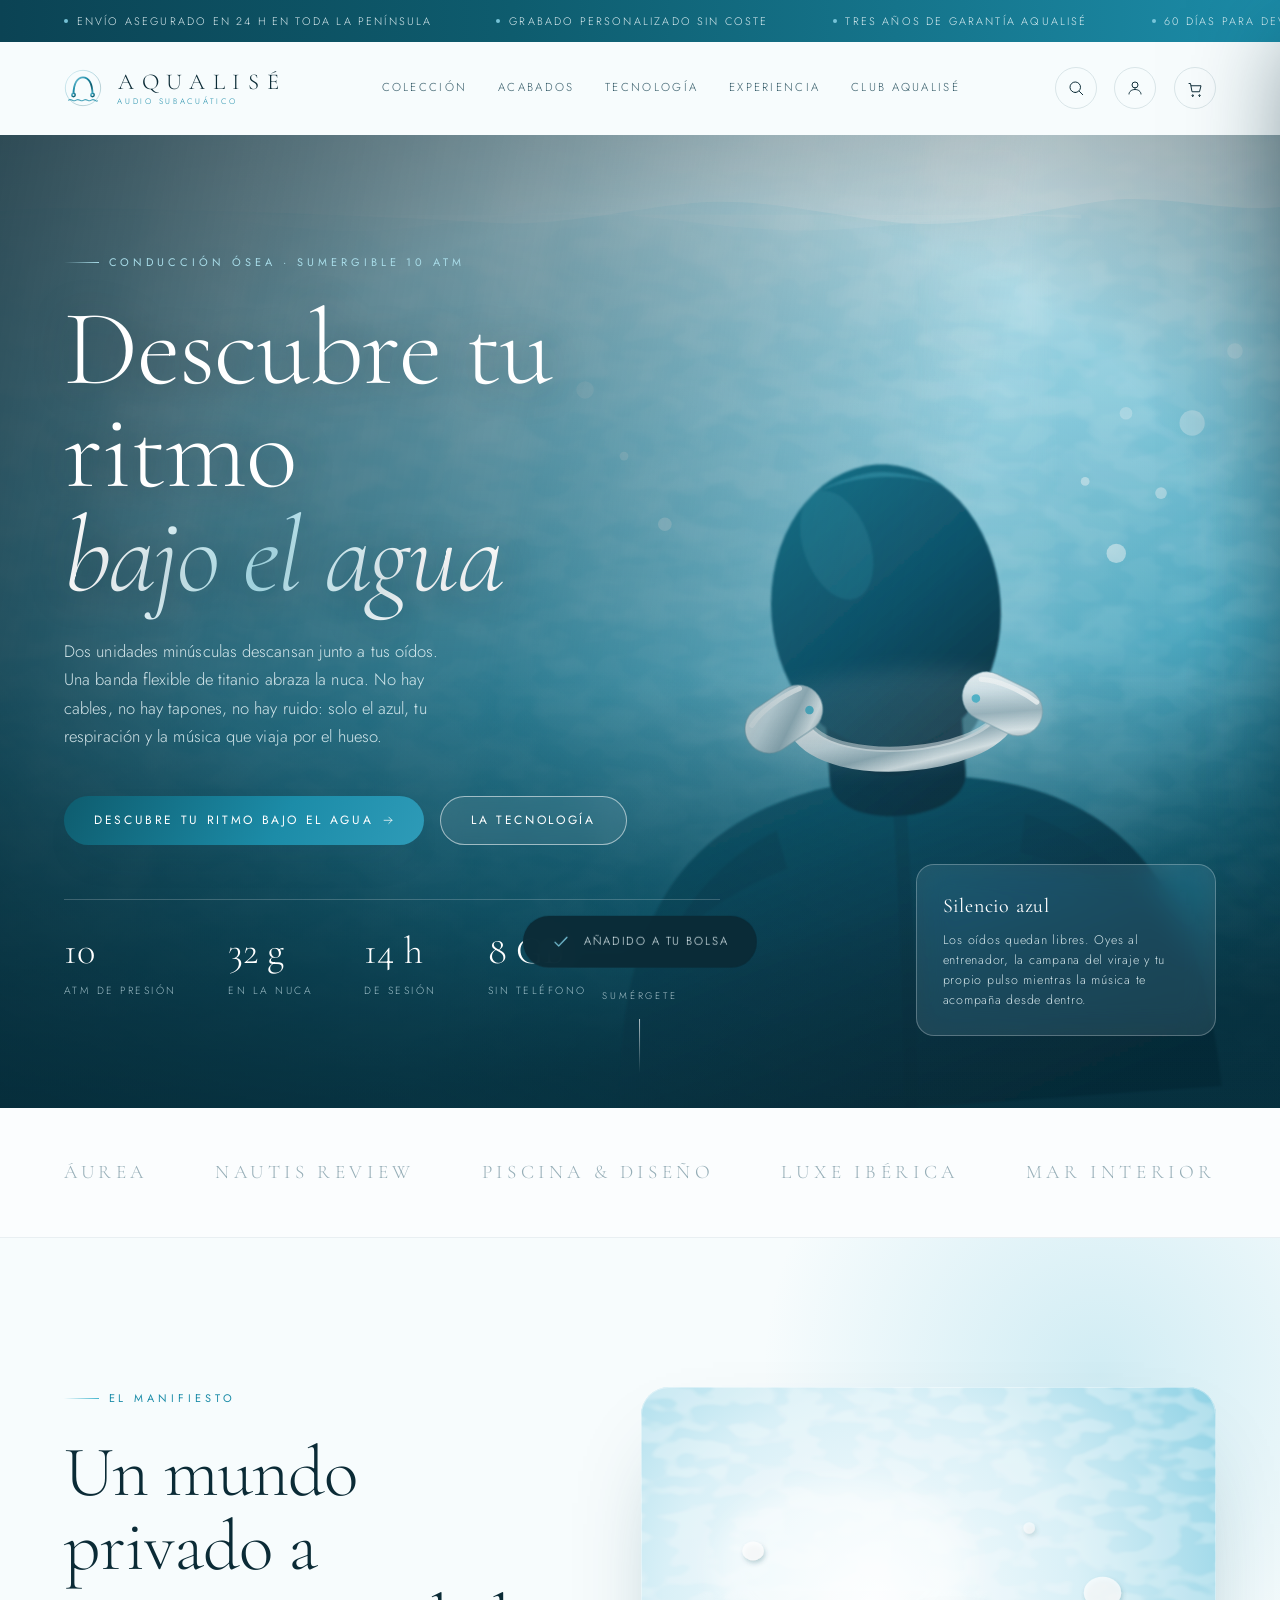
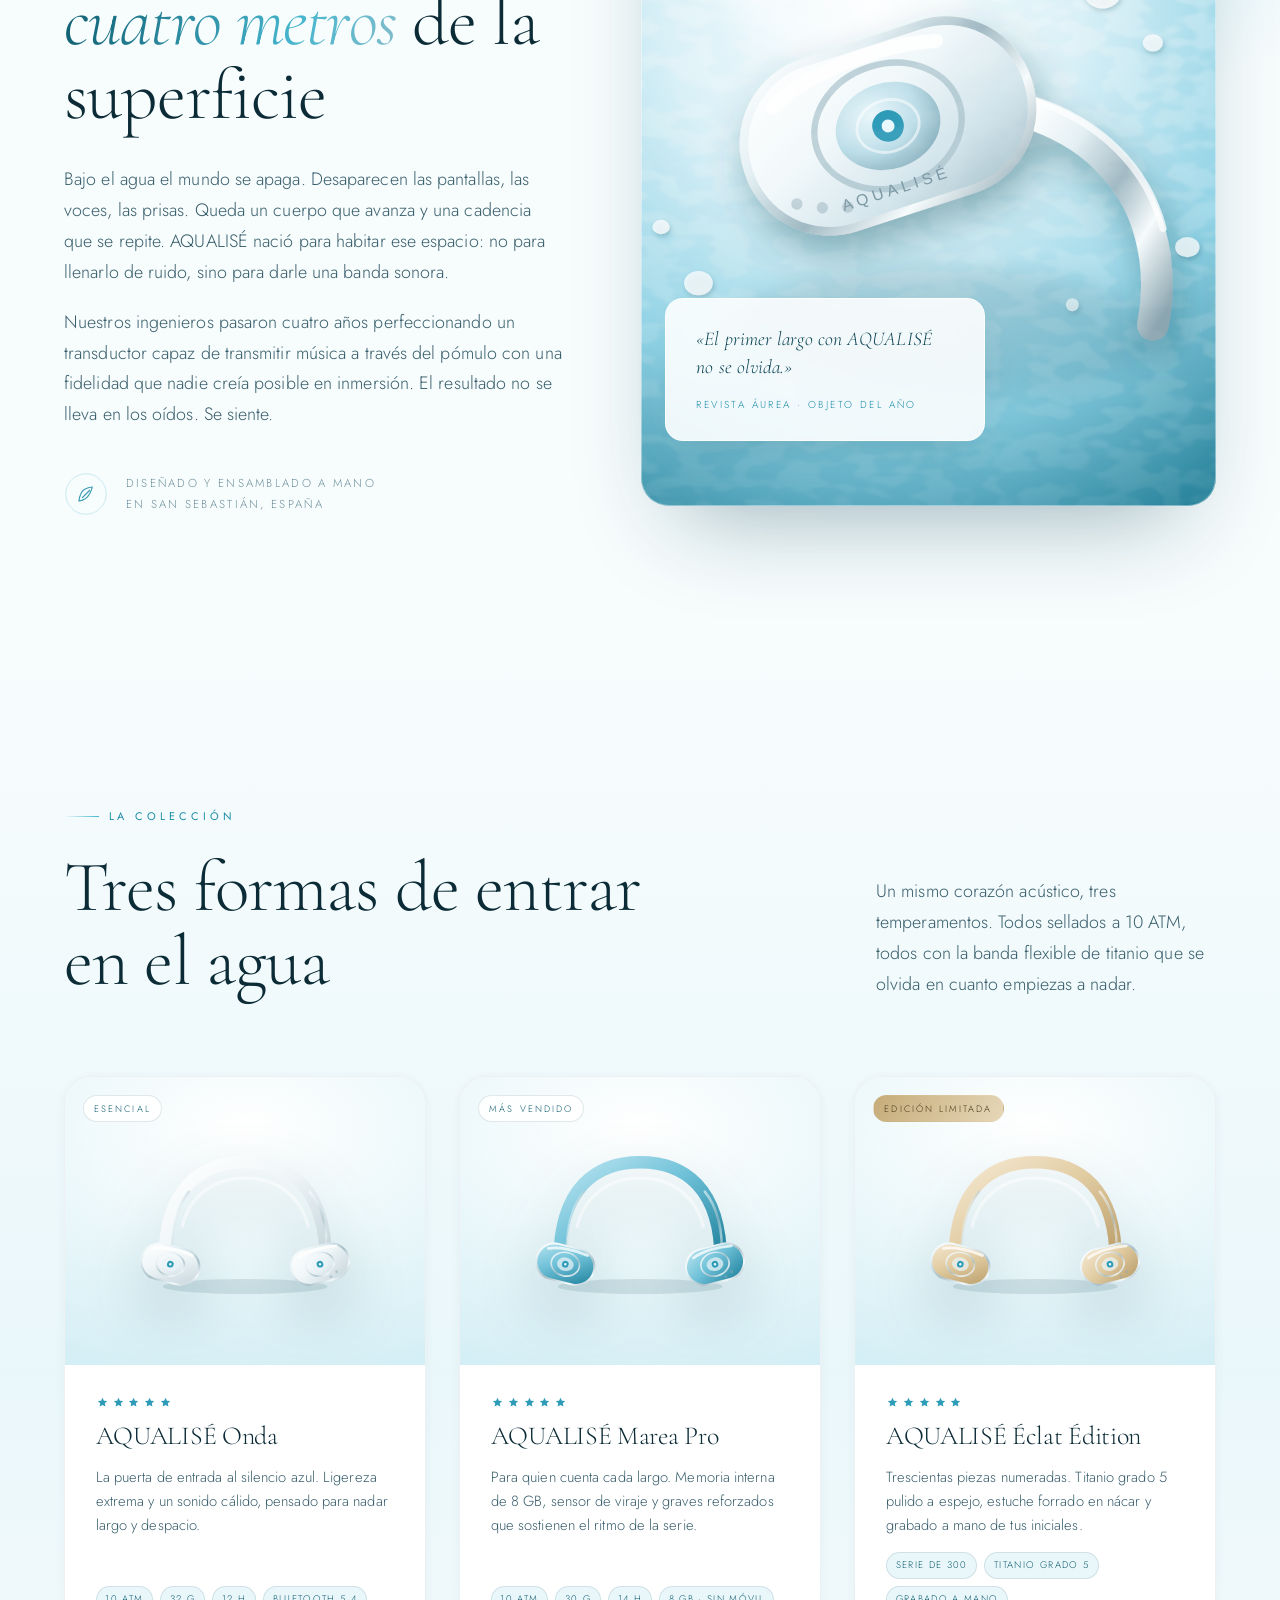
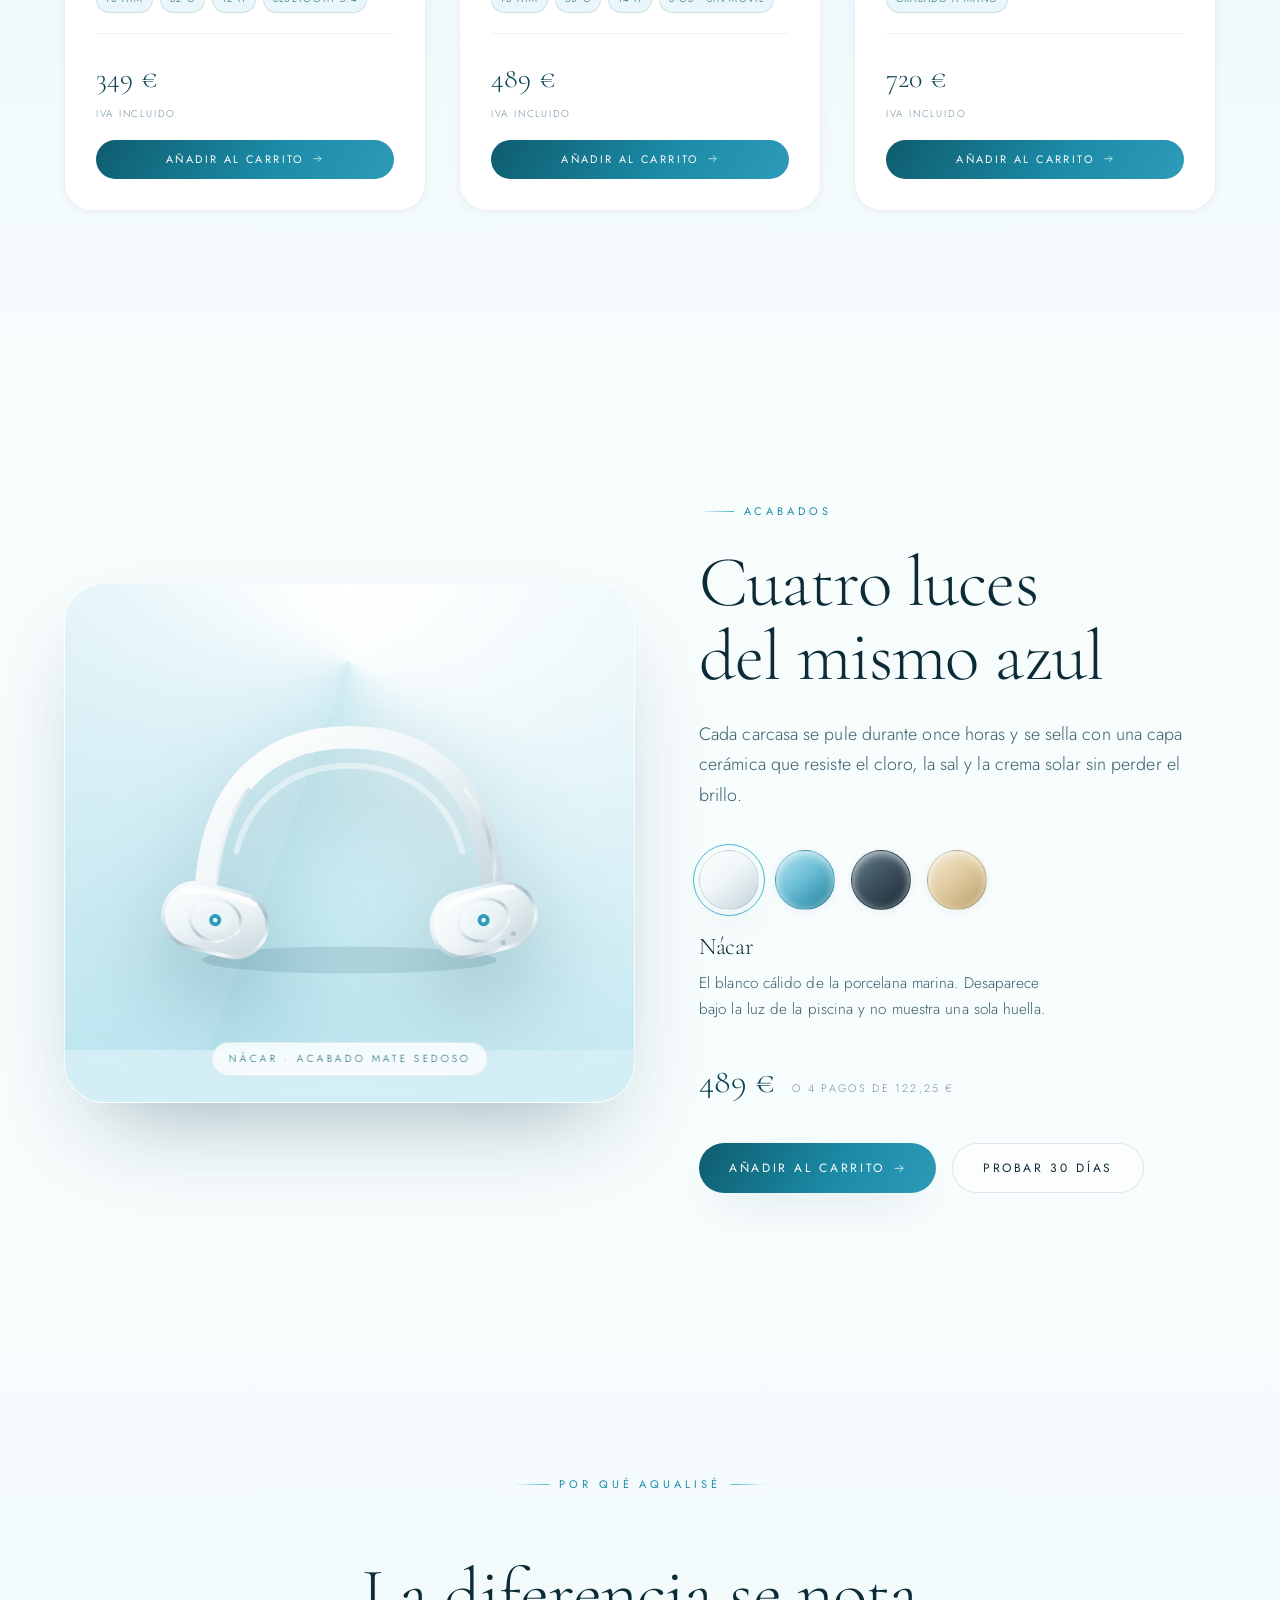
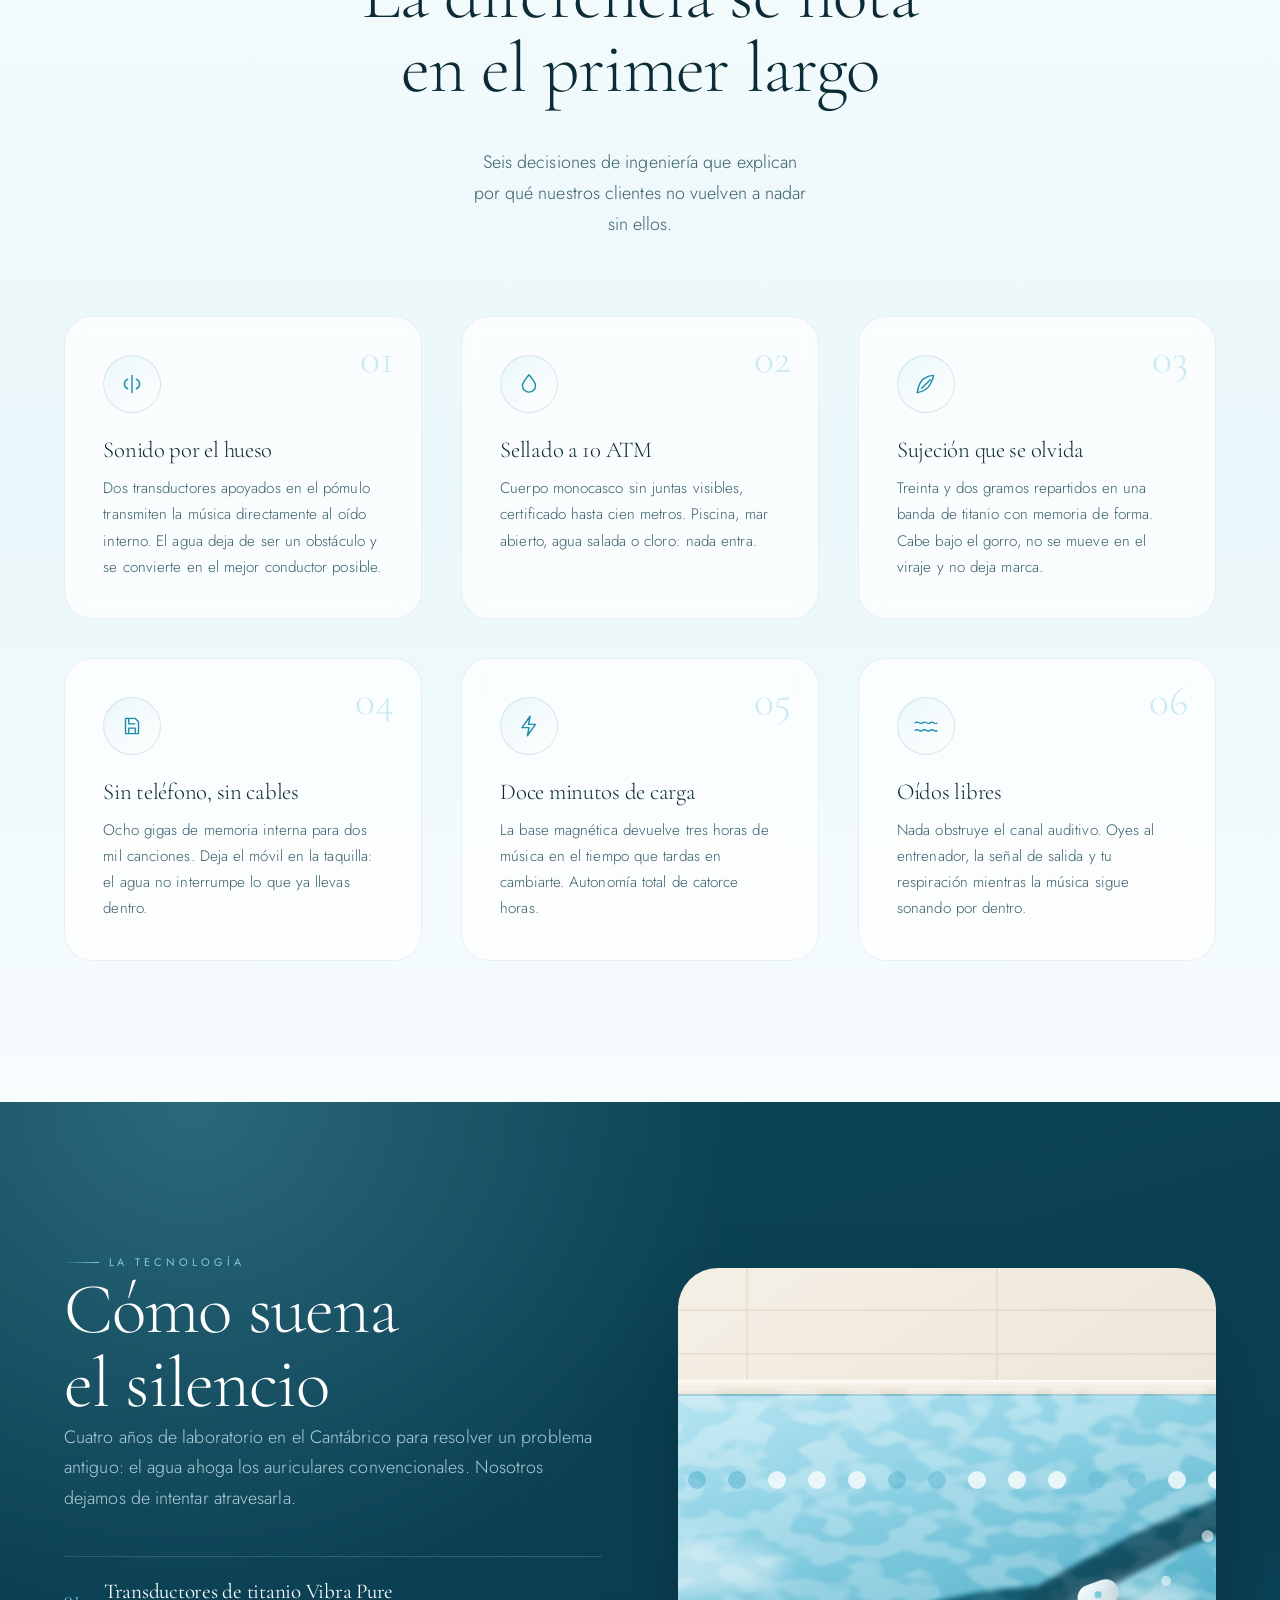
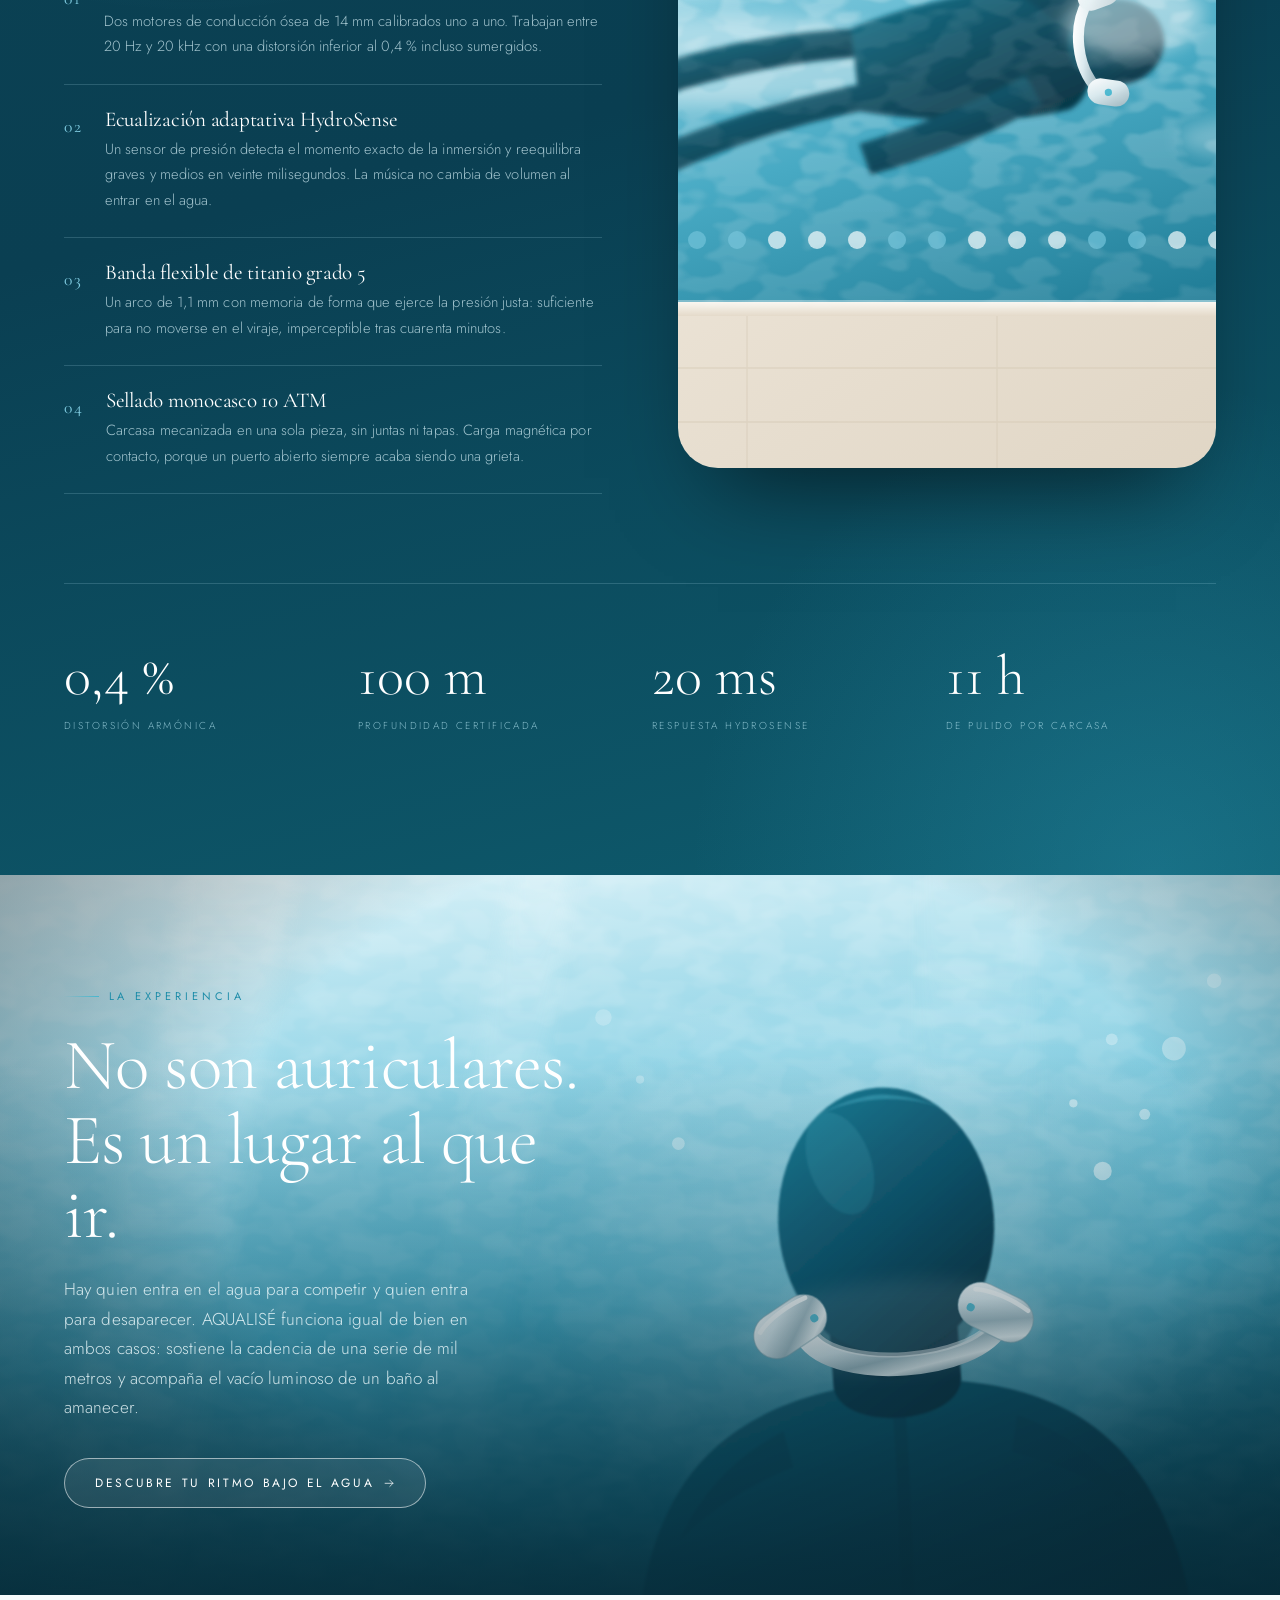
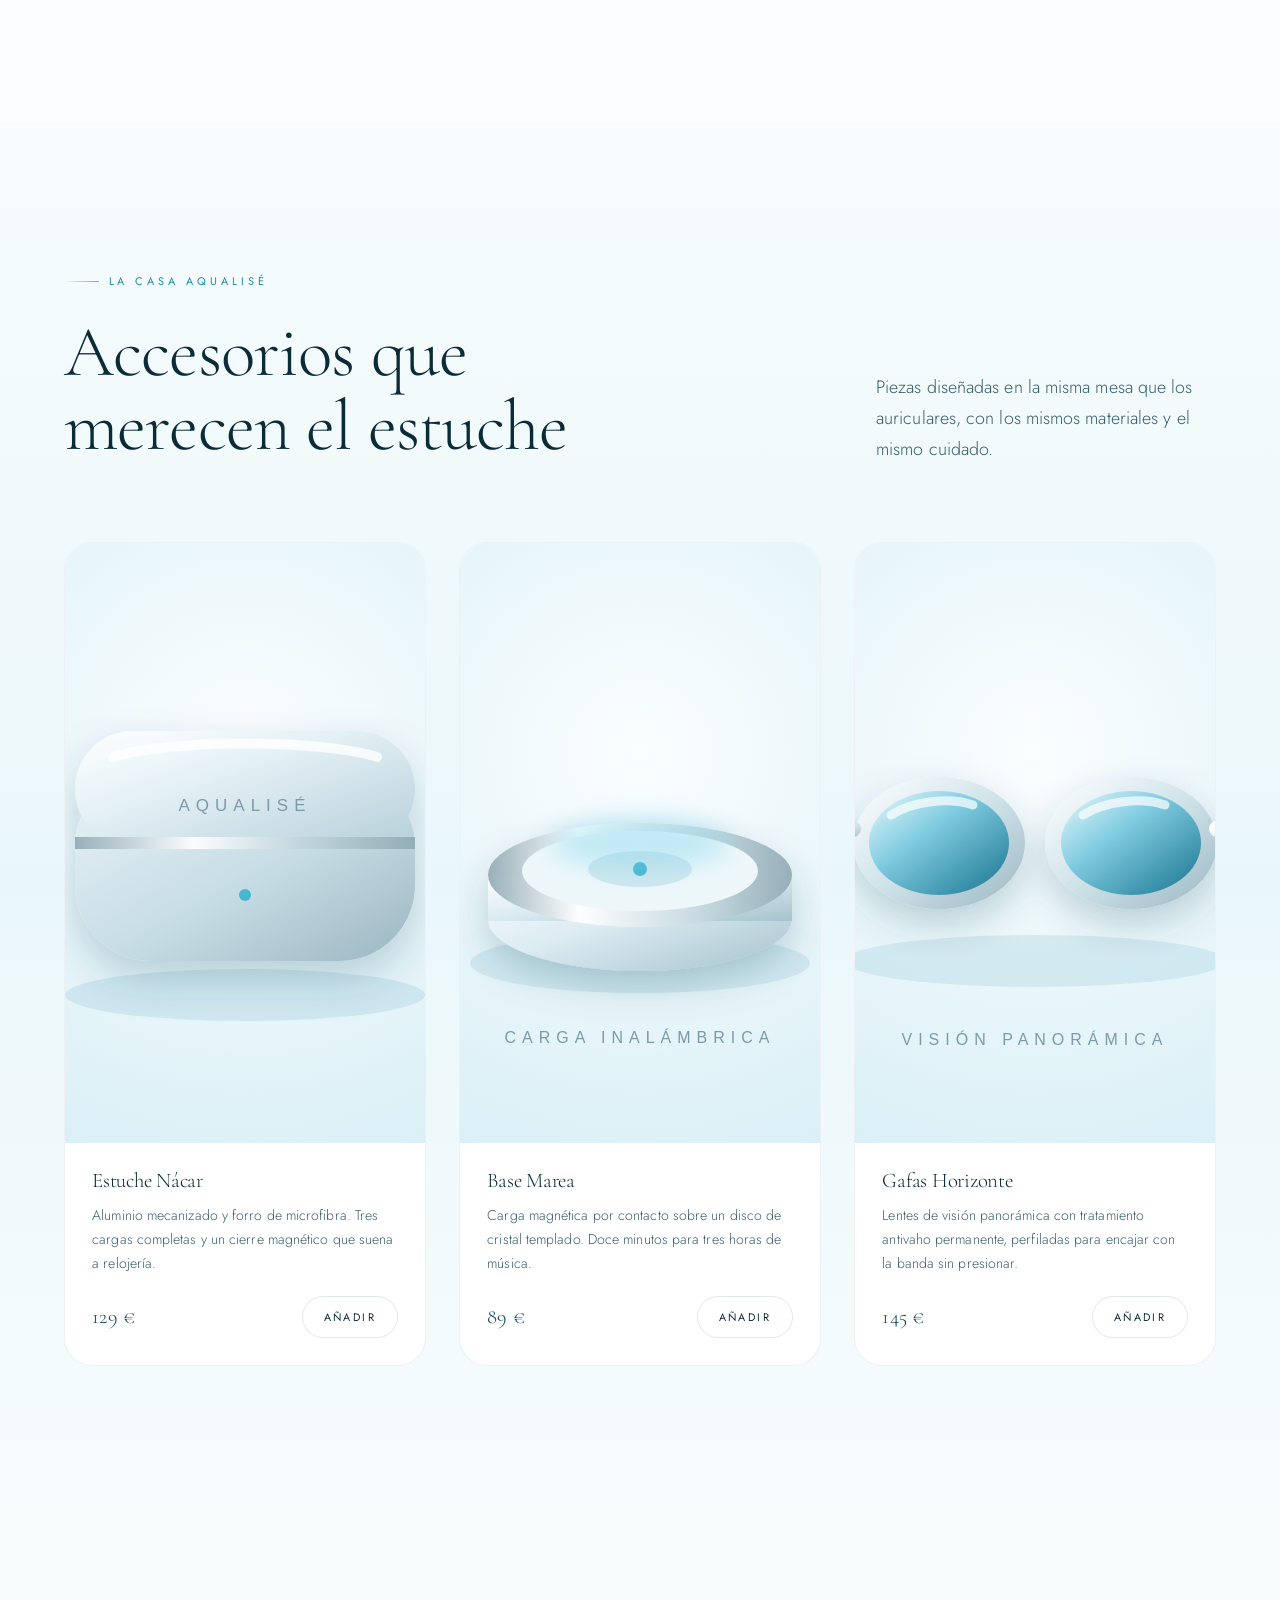
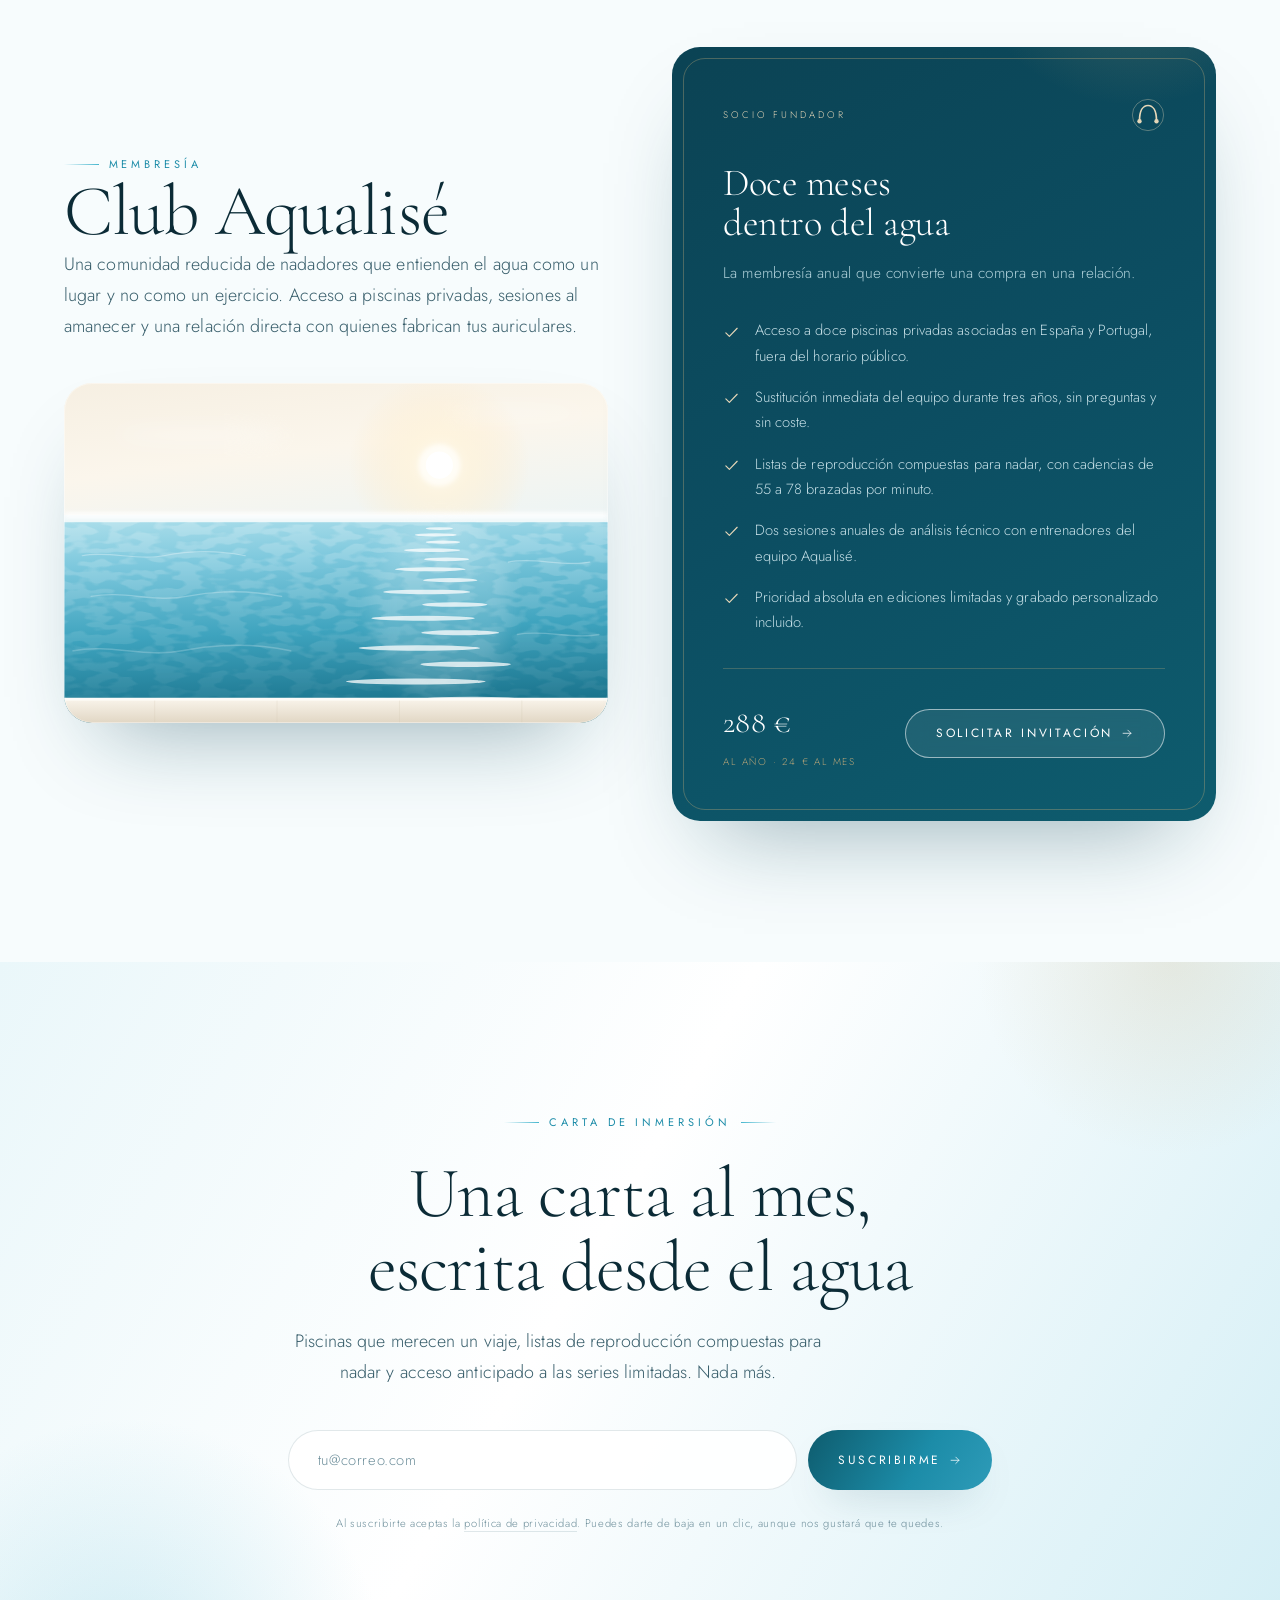
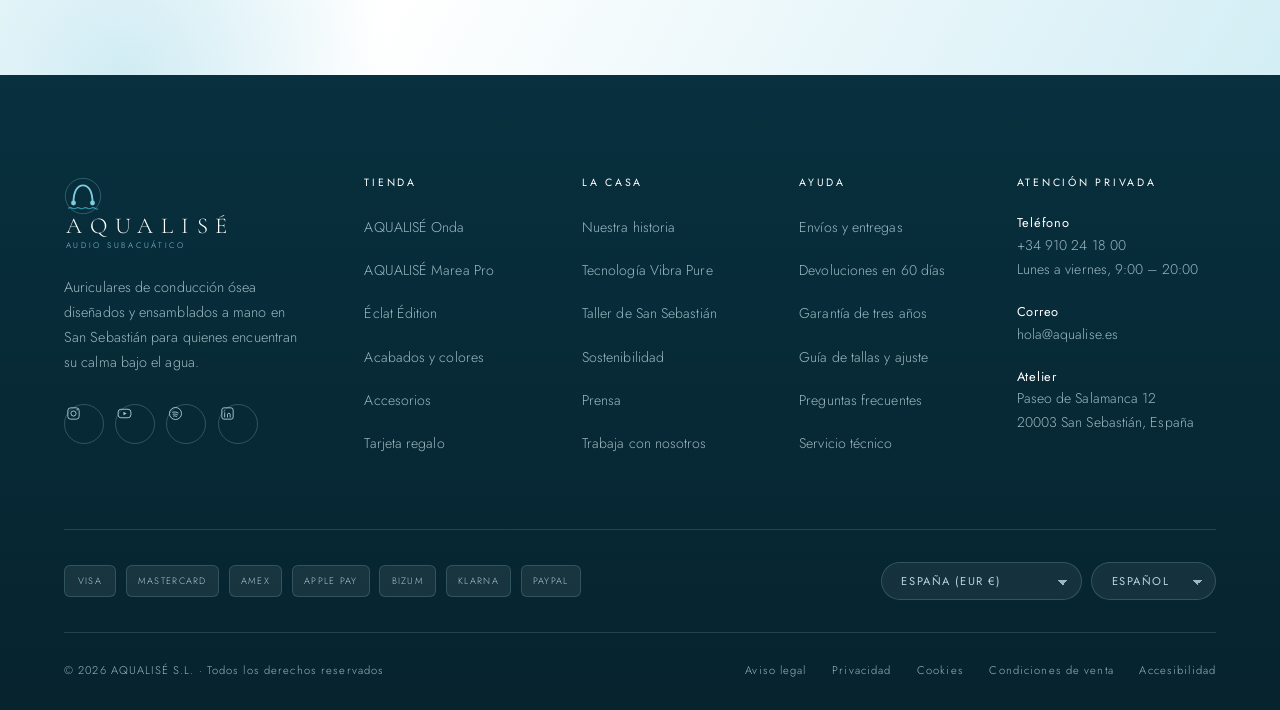
==== index.html @ 23f11378 "Web de lujo AQUALISE con codigo Liquid para Shopify Sitio de comercio electronico completo en espano" ====
<!DOCTYPE html>
<html lang="es-ES">
<head>
<meta charset="utf-8">
<meta name="viewport" content="width=device-width, initial-scale=1">
<title>AQUALISÉ — Auriculares de conducción ósea para nadar | Audio subacuático de lujo</title>
<meta name="description" content="AQUALISÉ crea auriculares de conducción ósea sumergibles: dos unidades junto a los oídos y una banda flexible de titanio tras la nuca. Sonido excepcional bajo el agua. Descubre tu ritmo bajo el agua.">
<meta name="theme-color" content="#0B4354">
<meta property="og:title" content="AQUALISÉ — Descubre tu ritmo bajo el agua">
<meta property="og:description" content="Audio de conducción ósea, sumergible 10 ATM, 32 g. Una experiencia sensorial exclusiva para nadadores.">
<meta property="og:type" content="website">
<meta property="og:locale" content="es_ES">
<link rel="icon" href="assets/img/favicon.svg" type="image/svg+xml">
<link rel="preconnect" href="https://fonts.googleapis.com">
<link rel="preconnect" href="https://fonts.gstatic.com" crossorigin>
<link href="https://fonts.googleapis.com/css2?family=Cormorant+Garamond:ital,wght@0,300;0,400;0,500;1,300;1,400&family=Jost:wght@200;300;400;500&display=swap" rel="stylesheet">
<link rel="stylesheet" href="assets/css/aqualise.css">
</head>
<body>

<!-- ========== Definiciones SVG reutilizables ========== -->
<svg width="0" height="0" style="position:absolute" aria-hidden="true" focusable="false">
  <defs>
    <linearGradient id="car-nacar" x1="0" y1="0" x2="1" y2="1">
      <stop offset="0%" stop-color="#FFFFFF"/><stop offset="45%" stop-color="#F0F6F8"/><stop offset="100%" stop-color="#C3D3DA"/>
    </linearGradient>
    <linearGradient id="car-laguna" x1="0" y1="0" x2="1" y2="1">
      <stop offset="0%" stop-color="#BDE6F2"/><stop offset="45%" stop-color="#6FC1D8"/><stop offset="100%" stop-color="#1B7E99"/>
    </linearGradient>
    <linearGradient id="car-titanio" x1="0" y1="0" x2="1" y2="1">
      <stop offset="0%" stop-color="#6E8592"/><stop offset="45%" stop-color="#3E525F"/><stop offset="100%" stop-color="#1C2B35"/>
    </linearGradient>
    <linearGradient id="car-champan" x1="0" y1="0" x2="1" y2="1">
      <stop offset="0%" stop-color="#F6EAD4"/><stop offset="45%" stop-color="#E2CDA4"/><stop offset="100%" stop-color="#B99C67"/>
    </linearGradient>
    <linearGradient id="car-cromo" x1="0" y1="0" x2="1" y2="1">
      <stop offset="0%" stop-color="#FFFFFF"/><stop offset="30%" stop-color="#E2EFF3"/>
      <stop offset="60%" stop-color="#A8BFC8"/><stop offset="82%" stop-color="#F4FAFC"/><stop offset="100%" stop-color="#8FA9B3"/>
    </linearGradient>

    <symbol id="pieza-aqualise" viewBox="0 0 620 400">
      <ellipse cx="310" cy="356" rx="196" ry="18" fill="#0B4354" opacity=".12"/>
      <path d="M118 296C118 120 206 60 310 60s192 60 192 236" fill="none" stroke="var(--carcasa,url(#car-nacar))" stroke-width="30" stroke-linecap="round"/>
      <path d="M160 212c18-72 76-114 150-114s132 42 150 114" fill="none" stroke="#FFFFFF" stroke-width="8" stroke-linecap="round" opacity=".45"/>
      <path d="M136 288c-4-62 10-122 40-158" fill="none" stroke="url(#car-cromo)" stroke-width="6" stroke-linecap="round" opacity=".55"/>
      <path d="M504 288c4-62-10-122-40-158" fill="none" stroke="url(#car-cromo)" stroke-width="6" stroke-linecap="round" opacity=".55"/>
      <g transform="rotate(14 132 302)">
        <rect x="62" y="260" width="140" height="86" rx="43" fill="var(--carcasa,url(#car-nacar))"/>
        <rect x="62" y="260" width="140" height="86" rx="43" fill="none" stroke="url(#car-cromo)" stroke-width="5"/>
        <ellipse cx="132" cy="303" rx="34" ry="28" fill="none" stroke="url(#car-cromo)" stroke-width="4" opacity=".85"/>
        <ellipse cx="132" cy="303" rx="20" ry="16" fill="#EAF4F8" opacity=".72"/>
        <circle cx="132" cy="303" r="8" fill="#2E9BB8"/>
        <circle cx="132" cy="303" r="3" fill="#F2FBFD"/>
        <path d="M84 276c24-10 64-12 94-6" stroke="#FFFFFF" stroke-width="7" stroke-linecap="round" fill="none" opacity=".75"/>
      </g>
      <g transform="rotate(-14 488 302)">
        <rect x="418" y="260" width="140" height="86" rx="43" fill="var(--carcasa,url(#car-nacar))"/>
        <rect x="418" y="260" width="140" height="86" rx="43" fill="none" stroke="url(#car-cromo)" stroke-width="5"/>
        <ellipse cx="488" cy="303" rx="34" ry="28" fill="none" stroke="url(#car-cromo)" stroke-width="4" opacity=".85"/>
        <ellipse cx="488" cy="303" rx="20" ry="16" fill="#EAF4F8" opacity=".72"/>
        <circle cx="488" cy="303" r="8" fill="#2E9BB8"/>
        <circle cx="488" cy="303" r="3" fill="#F2FBFD"/>
        <path d="M442 276c24-10 64-12 94-6" stroke="#FFFFFF" stroke-width="7" stroke-linecap="round" fill="none" opacity=".75"/>
        <g opacity=".5" fill="#8FA9B3"><circle cx="506" cy="338" r="3.4"/><circle cx="522" cy="330" r="3.4"/></g>
      </g>
    </symbol>

    <symbol id="i-flecha" viewBox="0 0 24 24"><path fill="none" stroke="currentColor" stroke-width="1.4" stroke-linecap="round" stroke-linejoin="round" d="M4 12h15m-6-6 6 6-6 6"/></symbol>
    <symbol id="i-check" viewBox="0 0 24 24"><path fill="none" stroke="currentColor" stroke-width="1.6" stroke-linecap="round" stroke-linejoin="round" d="m4 12.5 5 5L20 6"/></symbol>
    <symbol id="i-carrito" viewBox="0 0 24 24"><path fill="none" stroke="currentColor" stroke-width="1.3" stroke-linecap="round" stroke-linejoin="round" d="M4 6h2l2 11h10l2-8H7m2 14a1 1 0 1 0 0-2 1 1 0 0 0 0 2Zm9 0a1 1 0 1 0 0-2 1 1 0 0 0 0 2Z"/></symbol>
    <symbol id="i-buscar" viewBox="0 0 24 24"><path fill="none" stroke="currentColor" stroke-width="1.3" stroke-linecap="round" d="M11 18a7 7 0 1 0 0-14 7 7 0 0 0 0 14Zm5.5-1.5L21 21"/></symbol>
    <symbol id="i-cuenta" viewBox="0 0 24 24"><path fill="none" stroke="currentColor" stroke-width="1.3" stroke-linecap="round" d="M12 12a4 4 0 1 0 0-8 4 4 0 0 0 0 8Zm-8 8c0-3.3 3.6-6 8-6s8 2.7 8 6"/></symbol>
    <symbol id="i-menu" viewBox="0 0 24 24"><path fill="none" stroke="currentColor" stroke-width="1.3" stroke-linecap="round" d="M4 8h16M4 16h16"/></symbol>
    <symbol id="i-cerrar" viewBox="0 0 24 24"><path fill="none" stroke="currentColor" stroke-width="1.3" stroke-linecap="round" d="M6 6l12 12M18 6 6 18"/></symbol>
    <symbol id="i-estrella" viewBox="0 0 24 24"><path fill="currentColor" d="m12 3 2.6 5.6 6.1.8-4.5 4.2 1.2 6L12 16.8 6.6 19.6l1.2-6L3.3 9.4l6.1-.8Z"/></symbol>
    <symbol id="i-gota" viewBox="0 0 24 24"><path fill="none" stroke="currentColor" stroke-width="1.3" stroke-linejoin="round" d="M12 3.5c3.4 4 6 7.1 6 10a6 6 0 0 1-12 0c0-2.9 2.6-6 6-10Z"/></symbol>
    <symbol id="i-onda" viewBox="0 0 24 24"><path fill="none" stroke="currentColor" stroke-width="1.3" stroke-linecap="round" d="M2 9c2.5-2.4 4.5 2.4 7 0s4.5 2.4 7 0 4.5 2.4 6 .4M2 16c2.5-2.4 4.5 2.4 7 0s4.5 2.4 7 0 4.5 2.4 6 .4"/></symbol>
    <symbol id="i-hueso" viewBox="0 0 24 24"><path fill="none" stroke="currentColor" stroke-width="1.3" stroke-linecap="round" d="M12 4v16M8 7.5C6 8.5 5 10.1 5 12s1 3.5 3 4.5M16 7.5c2 1 3 2.6 3 4.5s-1 3.5-3 4.5"/></symbol>
    <symbol id="i-rayo" viewBox="0 0 24 24"><path fill="none" stroke="currentColor" stroke-width="1.3" stroke-linejoin="round" d="M13 3 5.5 13.5H12L10.5 21 18 10.5h-6.4Z"/></symbol>
    <symbol id="i-memoria" viewBox="0 0 24 24"><path fill="none" stroke="currentColor" stroke-width="1.3" stroke-linejoin="round" d="M6 5h9l3 3v11H6Zm3 0v5h6M9 19v-5h6v5"/></symbol>
    <symbol id="i-pluma" viewBox="0 0 24 24"><path fill="none" stroke="currentColor" stroke-width="1.3" stroke-linecap="round" d="M4 20c6-1 10-4 12-8s3-6 3-8c-3 0-6 1-9 3S5 12 4 20Zm4-4 8-8"/></symbol>
    <symbol id="i-escudo" viewBox="0 0 24 24"><path fill="none" stroke="currentColor" stroke-width="1.3" stroke-linejoin="round" d="M12 3.5 5 6v6c0 4.2 3 7.4 7 8.5 4-1.1 7-4.3 7-8.5V6Z"/></symbol>
    <symbol id="i-llave" viewBox="0 0 24 24"><path fill="none" stroke="currentColor" stroke-width="1.3" stroke-linecap="round" d="M12 3 4 10.5V20h16v-9.5Zm-2 17v-6h4v6"/></symbol>
  </defs>
</svg>

<!-- ========== Aviso superior ========== -->
<div class="aviso" role="complementary" aria-label="Ventajas AQUALISÉ">
  <div class="aviso-pista" id="avisoPista">
    <span>Envío asegurado en 24 h en toda la península</span>
    <span>Grabado personalizado sin coste</span>
    <span>Tres años de garantía Aqualisé</span>
    <span>60 días para devolverlo, incluso mojado</span>
    <span>Asesoramiento privado: +34 910 24 18 00</span>
  </div>
</div>

<!-- ========== Cabecera ========== -->
<header class="cabecera" id="cabecera">
  <div class="contenedor cabecera-fila">
    <a href="#inicio" class="marca" aria-label="AQUALISÉ, inicio">
      <svg class="marca-mark" viewBox="0 0 100 100" aria-hidden="true">
        <defs>
          <linearGradient id="mk" x1="0" y1="0" x2="1" y2="1">
            <stop offset="0%" stop-color="#8FCFE0"/><stop offset="38%" stop-color="#1C8CA8"/>
            <stop offset="72%" stop-color="#0E5C6E"/><stop offset="100%" stop-color="#46B6CE"/>
          </linearGradient>
        </defs>
        <circle cx="50" cy="50" r="46.5" fill="none" stroke="url(#mk)" stroke-width="1.6" opacity=".45"/>
        <path d="M25 67C25 37 35.5 22 50 22s25 15 25 45" fill="none" stroke="url(#mk)" stroke-width="5" stroke-linecap="round"/>
        <circle cx="25" cy="68.5" r="6.4" fill="url(#mk)"/><circle cx="75" cy="68.5" r="6.4" fill="url(#mk)"/>
        <circle cx="25" cy="68.5" r="2.6" fill="#F7FCFD" opacity=".9"/><circle cx="75" cy="68.5" r="2.6" fill="#F7FCFD" opacity=".9"/>
        <path d="M12 82c7.5-6 12.5 6 20 0s12.5 6 20 0 12.5 6 20 0 12.5 6 16 2" fill="none" stroke="#1C8CA8" stroke-width="2.8" stroke-linecap="round" opacity=".8"/>
      </svg>
      <span class="marca-texto">
        <span class="marca-nombre">AQUALISÉ</span>
        <span class="marca-sub">Audio subacuático</span>
      </span>
    </a>

    <nav class="nav" aria-label="Principal">
      <a href="#coleccion">Colección</a>
      <a href="#acabados">Acabados</a>
      <a href="#tecnologia">Tecnología</a>
      <a href="#experiencia">Experiencia</a>
      <a href="#club">Club Aqualisé</a>
    </nav>

    <div class="acciones">
      <button class="icono-btn" type="button" aria-label="Buscar"><svg aria-hidden="true"><use href="#i-buscar"/></svg></button>
      <button class="icono-btn" type="button" aria-label="Mi cuenta"><svg aria-hidden="true"><use href="#i-cuenta"/></svg></button>
      <button class="icono-btn" type="button" id="abrirCarrito" aria-label="Abrir la bolsa de la compra">
        <svg aria-hidden="true"><use href="#i-carrito"/></svg>
        <span class="contador" id="contadorCarrito">0</span>
      </button>
      <button class="icono-btn menu-btn" type="button" id="abrirMenu" aria-label="Abrir el menú"><svg aria-hidden="true"><use href="#i-menu"/></svg></button>
    </div>
  </div>
</header>

<!-- ========== Menú móvil ========== -->
<div class="menu-movil" id="menuMovil">
  <button class="icono-btn cerrar" type="button" id="cerrarMenu" aria-label="Cerrar el menú"><svg aria-hidden="true"><use href="#i-cerrar"/></svg></button>
  <nav aria-label="Menú móvil">
    <a href="#coleccion">Colección</a>
    <a href="#acabados">Acabados</a>
    <a href="#tecnologia">Tecnología</a>
    <a href="#experiencia">Experiencia</a>
    <a href="#club">Club Aqualisé</a>
    <a href="#boletin">Boletín</a>
  </nav>
</div>

<main id="inicio">

<!-- ========== Hero ========== -->
<section class="hero">
  <div class="hero-fondo">
    <img src="assets/img/hero-inmersion.svg" alt="Nadadora deslizándose bajo el agua con los auriculares de conducción ósea AQUALISÉ junto a los oídos" width="1400" height="1000">
  </div>
  <div class="hero-velo"></div>

  <div class="contenedor hero-contenido">
    <div class="hero-caja">
      <span class="antetitulo">Conducción ósea · Sumergible 10 ATM</span>
      <h1 class="display">Descubre tu ritmo<br><span class="cursiva">bajo el agua</span></h1>
      <p class="hero-texto">Dos unidades minúsculas descansan junto a tus oídos. Una banda flexible de titanio abraza la nuca. No hay cables, no hay tapones, no hay ruido: solo el azul, tu respiración y la música que viaja por el hueso.</p>
      <div class="hero-botones">
        <a href="#coleccion" class="btn btn-primario"><span>Descubre tu ritmo bajo el agua</span><svg aria-hidden="true"><use href="#i-flecha"/></svg></a>
        <a href="#tecnologia" class="btn btn-claro"><span>La tecnología</span></a>
      </div>
      <div class="hero-datos">
        <div class="dato"><strong data-cifra="10">0</strong><span>ATM de presión</span></div>
        <div class="dato"><strong data-cifra="32" data-sufijo=" g">0</strong><span>En la nuca</span></div>
        <div class="dato"><strong data-cifra="14" data-sufijo=" h">0</strong><span>De sesión</span></div>
        <div class="dato"><strong data-cifra="8" data-sufijo=" GB">0</strong><span>Sin teléfono</span></div>
      </div>
    </div>
  </div>

  <aside class="hero-ficha">
    <b>Silencio azul</b>
    <p>Los oídos quedan libres. Oyes al entrenador, la campana del viraje y tu propio pulso mientras la música te acompaña desde dentro.</p>
  </aside>

  <div class="hero-scroll" aria-hidden="true"><span>Sumérgete</span><i></i></div>
</section>

<!-- ========== Prensa ========== -->
<section class="prensa">
  <div class="contenedor prensa-fila revelar">
    <span>Áurea</span><span>Nautis Review</span><span>Piscina &amp; Diseño</span><span>Luxe Ibérica</span><span>Mar Interior</span>
  </div>
</section>

<!-- ========== Manifiesto ========== -->
<section class="manifiesto">
  <div class="contenedor manifiesto-red">
    <div class="manifiesto-texto revelar">
      <span class="antetitulo">El manifiesto</span>
      <h2 class="titulo-1">Un mundo privado a<br><span class="cursiva brillo">cuatro metros</span> de la superficie</h2>
      <p class="entradilla">Bajo el agua el mundo se apaga. Desaparecen las pantallas, las voces, las prisas. Queda un cuerpo que avanza y una cadencia que se repite. AQUALISÉ nació para habitar ese espacio: no para llenarlo de ruido, sino para darle una banda sonora.</p>
      <p class="entradilla">Nuestros ingenieros pasaron cuatro años perfeccionando un transductor capaz de transmitir música a través del pómulo con una fidelidad que nadie creía posible en inmersión. El resultado no se lleva en los oídos. Se siente.</p>
      <div class="manifiesto-firma">
        <svg viewBox="0 0 100 100" aria-hidden="true"><use href="#i-pluma" x="26" y="26" width="48" height="48" color="#1C8CA8"/><circle cx="50" cy="50" r="46" fill="none" stroke="#A8DCE8" stroke-width="1.5"/></svg>
        <p>Diseñado y ensamblado a mano<br>en San Sebastián, España</p>
      </div>
    </div>
    <div class="manifiesto-media revelar-escala">
      <div class="marco marco-alto">
        <img src="assets/img/lifestyle-detalle.svg" alt="Detalle del transductor de conducción ósea AQUALISÉ apoyado junto al oído de una nadadora" width="1000" height="1000" loading="lazy">
      </div>
      <figure class="cita-flotante">
        <p>«El primer largo con AQUALISÉ no se olvida.»</p>
        <cite>Revista Áurea · Objeto del año</cite>
      </figure>
    </div>
  </div>
</section>

<!-- ========== Colección ========== -->
<section class="seccion seccion-clara" id="coleccion">
  <div class="contenedor">
    <div class="cabeza-seccion revelar">
      <div>
        <span class="antetitulo">La colección</span>
        <h2 class="titulo-1">Tres formas de entrar<br>en el agua</h2>
      </div>
      <p class="entradilla">Un mismo corazón acústico, tres temperamentos. Todos sellados a 10 ATM, todos con la banda flexible de titanio que se olvida en cuanto empiezas a nadar.</p>
    </div>

    <div class="rejilla-productos escalonado">

      <article class="producto">
        <div class="producto-visual">
          <span class="etiqueta">Esencial</span>
          <svg class="pieza" viewBox="0 0 620 400" role="img" aria-label="AQUALISÉ Onda en acabado nácar" style="--carcasa:url(#car-nacar)"><use href="#pieza-aqualise"/></svg>
        </div>
        <div class="producto-cuerpo">
          <div class="estrellas" aria-label="Valoración: 4,8 sobre 5">
            <svg aria-hidden="true"><use href="#i-estrella"/></svg><svg aria-hidden="true"><use href="#i-estrella"/></svg><svg aria-hidden="true"><use href="#i-estrella"/></svg><svg aria-hidden="true"><use href="#i-estrella"/></svg><svg aria-hidden="true"><use href="#i-estrella"/></svg>
          </div>
          <h3>AQUALISÉ Onda</h3>
          <p class="desc">La puerta de entrada al silencio azul. Ligereza extrema y un sonido cálido, pensado para nadar largo y despacio.</p>
          <div class="producto-specs">
            <span class="chip">10 ATM</span><span class="chip">32 g</span><span class="chip">12 h</span><span class="chip">Bluetooth 5.4</span>
          </div>
          <div class="producto-pie">
            <div class="precio">349 €<small>IVA incluido</small></div>
          </div>
          <button class="btn btn-primario btn-bloque btn-pequeno anadir" type="button" data-nombre="AQUALISÉ Onda" data-variante="Nácar" data-precio="349" data-color="car-nacar">
            <span>Añadir al carrito</span><svg aria-hidden="true"><use href="#i-flecha"/></svg>
          </button>
        </div>
      </article>

      <article class="producto">
        <div class="producto-visual">
          <span class="etiqueta">Más vendido</span>
          <svg class="pieza" viewBox="0 0 620 400" role="img" aria-label="AQUALISÉ Marea Pro en acabado laguna" style="--carcasa:url(#car-laguna)"><use href="#pieza-aqualise"/></svg>
        </div>
        <div class="producto-cuerpo">
          <div class="estrellas" aria-label="Valoración: 5 sobre 5">
            <svg aria-hidden="true"><use href="#i-estrella"/></svg><svg aria-hidden="true"><use href="#i-estrella"/></svg><svg aria-hidden="true"><use href="#i-estrella"/></svg><svg aria-hidden="true"><use href="#i-estrella"/></svg><svg aria-hidden="true"><use href="#i-estrella"/></svg>
          </div>
          <h3>AQUALISÉ Marea Pro</h3>
          <p class="desc">Para quien cuenta cada largo. Memoria interna de 8 GB, sensor de viraje y graves reforzados que sostienen el ritmo de la serie.</p>
          <div class="producto-specs">
            <span class="chip">10 ATM</span><span class="chip">30 g</span><span class="chip">14 h</span><span class="chip">8 GB · sin móvil</span>
          </div>
          <div class="producto-pie">
            <div class="precio">489 €<small>IVA incluido</small></div>
          </div>
          <button class="btn btn-primario btn-bloque btn-pequeno anadir" type="button" data-nombre="AQUALISÉ Marea Pro" data-variante="Laguna" data-precio="489" data-color="car-laguna">
            <span>Añadir al carrito</span><svg aria-hidden="true"><use href="#i-flecha"/></svg>
          </button>
        </div>
      </article>

      <article class="producto">
        <div class="producto-visual">
          <span class="etiqueta oro">Edición limitada</span>
          <svg class="pieza" viewBox="0 0 620 400" role="img" aria-label="AQUALISÉ Éclat Édition en acabado champán" style="--carcasa:url(#car-champan)"><use href="#pieza-aqualise"/></svg>
        </div>
        <div class="producto-cuerpo">
          <div class="estrellas" aria-label="Valoración: 5 sobre 5">
            <svg aria-hidden="true"><use href="#i-estrella"/></svg><svg aria-hidden="true"><use href="#i-estrella"/></svg><svg aria-hidden="true"><use href="#i-estrella"/></svg><svg aria-hidden="true"><use href="#i-estrella"/></svg><svg aria-hidden="true"><use href="#i-estrella"/></svg>
          </div>
          <h3>AQUALISÉ Éclat Édition</h3>
          <p class="desc">Trescientas piezas numeradas. Titanio grado 5 pulido a espejo, estuche forrado en nácar y grabado a mano de tus iniciales.</p>
          <div class="producto-specs">
            <span class="chip">Serie de 300</span><span class="chip">Titanio grado 5</span><span class="chip">Grabado a mano</span>
          </div>
          <div class="producto-pie">
            <div class="precio">720 €<small>IVA incluido</small></div>
          </div>
          <button class="btn btn-primario btn-bloque btn-pequeno anadir" type="button" data-nombre="AQUALISÉ Éclat Édition" data-variante="Champán" data-precio="720" data-color="car-champan">
            <span>Añadir al carrito</span><svg aria-hidden="true"><use href="#i-flecha"/></svg>
          </button>
        </div>
      </article>

    </div>
  </div>
</section>

<!-- ========== Acabados ========== -->
<section class="seccion" id="acabados">
  <div class="contenedor acabados">
    <div class="acabados-escena revelar-escala">
      <svg class="pieza acabado-pieza visible" viewBox="0 0 620 400" data-acabado="nacar" role="img" aria-label="Acabado nácar" style="--carcasa:url(#car-nacar)"><use href="#pieza-aqualise"/></svg>
      <svg class="pieza acabado-pieza" viewBox="0 0 620 400" data-acabado="laguna" role="img" aria-label="Acabado laguna" style="--carcasa:url(#car-laguna)" aria-hidden="true"><use href="#pieza-aqualise"/></svg>
      <svg class="pieza acabado-pieza" viewBox="0 0 620 400" data-acabado="titanio" role="img" aria-label="Acabado titanio nocturno" style="--carcasa:url(#car-titanio)" aria-hidden="true"><use href="#pieza-aqualise"/></svg>
      <svg class="pieza acabado-pieza" viewBox="0 0 620 400" data-acabado="champan" role="img" aria-label="Acabado champán pálido" style="--carcasa:url(#car-champan)" aria-hidden="true"><use href="#pieza-aqualise"/></svg>
      <span class="nombre-acabado" id="nombreAcabado">Nácar · acabado mate sedoso</span>
    </div>

    <div class="acabados-texto revelar">
      <span class="antetitulo">Acabados</span>
      <h2 class="titulo-1">Cuatro luces<br>del mismo azul</h2>
      <p class="entradilla">Cada carcasa se pule durante once horas y se sella con una capa cerámica que resiste el cloro, la sal y la crema solar sin perder el brillo.</p>

      <div class="muestras" role="group" aria-label="Elige tu acabado">
        <button class="muestra" type="button" aria-pressed="true" data-acabado="nacar" aria-label="Acabado nácar"
          style="background:linear-gradient(140deg,#FFFFFF,#F0F6F8 45%,#C3D3DA)"></button>
        <button class="muestra" type="button" aria-pressed="false" data-acabado="laguna" aria-label="Acabado laguna"
          style="background:linear-gradient(140deg,#BDE6F2,#6FC1D8 45%,#1B7E99)"></button>
        <button class="muestra" type="button" aria-pressed="false" data-acabado="titanio" aria-label="Acabado titanio nocturno"
          style="background:linear-gradient(140deg,#6E8592,#3E525F 45%,#1C2B35)"></button>
        <button class="muestra" type="button" aria-pressed="false" data-acabado="champan" aria-label="Acabado champán pálido"
          style="background:linear-gradient(140deg,#F6EAD4,#E2CDA4 45%,#B99C67)"></button>
      </div>

      <div class="acabado-detalle">
        <h3 id="tituloAcabado">Nácar</h3>
        <p id="textoAcabado">El blanco cálido de la porcelana marina. Desaparece bajo la luz de la piscina y no muestra una sola huella.</p>
      </div>

      <div class="acabado-precio">
        <div class="precio" id="precioAcabado">489 €</div>
        <em>o 4 pagos de <span id="plazoAcabado">122,25 €</span></em>
      </div>

      <div class="acabados-acciones">
        <button class="btn btn-primario anadir" type="button" id="anadirAcabado" data-nombre="AQUALISÉ Marea Pro" data-variante="Nácar" data-precio="489" data-color="car-nacar">
          <span>Añadir al carrito</span><svg aria-hidden="true"><use href="#i-flecha"/></svg>
        </button>
        <a href="#club" class="btn btn-secundario"><span>Probar 30 días</span></a>
      </div>
    </div>
  </div>
</section>

<!-- ========== Beneficios ========== -->
<section class="seccion seccion-clara">
  <div class="contenedor">
    <div class="cabeza-seccion centrado revelar">
      <span class="antetitulo centrado">Por qué AQUALISÉ</span>
      <h2 class="titulo-1">La diferencia se nota<br>en el primer largo</h2>
      <p class="entradilla">Seis decisiones de ingeniería que explican por qué nuestros clientes no vuelven a nadar sin ellos.</p>
    </div>

    <div class="beneficios escalonado">
      <article class="beneficio">
        <span class="beneficio-num">01</span>
        <div class="beneficio-icono"><svg aria-hidden="true"><use href="#i-hueso"/></svg></div>
        <h3>Sonido por el hueso</h3>
        <p>Dos transductores apoyados en el pómulo transmiten la música directamente al oído interno. El agua deja de ser un obstáculo y se convierte en el mejor conductor posible.</p>
      </article>
      <article class="beneficio">
        <span class="beneficio-num">02</span>
        <div class="beneficio-icono"><svg aria-hidden="true"><use href="#i-gota"/></svg></div>
        <h3>Sellado a 10 ATM</h3>
        <p>Cuerpo monocasco sin juntas visibles, certificado hasta cien metros. Piscina, mar abierto, agua salada o cloro: nada entra.</p>
      </article>
      <article class="beneficio">
        <span class="beneficio-num">03</span>
        <div class="beneficio-icono"><svg aria-hidden="true"><use href="#i-pluma"/></svg></div>
        <h3>Sujeción que se olvida</h3>
        <p>Treinta y dos gramos repartidos en una banda de titanio con memoria de forma. Cabe bajo el gorro, no se mueve en el viraje y no deja marca.</p>
      </article>
      <article class="beneficio">
        <span class="beneficio-num">04</span>
        <div class="beneficio-icono"><svg aria-hidden="true"><use href="#i-memoria"/></svg></div>
        <h3>Sin teléfono, sin cables</h3>
        <p>Ocho gigas de memoria interna para dos mil canciones. Deja el móvil en la taquilla: el agua no interrumpe lo que ya llevas dentro.</p>
      </article>
      <article class="beneficio">
        <span class="beneficio-num">05</span>
        <div class="beneficio-icono"><svg aria-hidden="true"><use href="#i-rayo"/></svg></div>
        <h3>Doce minutos de carga</h3>
        <p>La base magnética devuelve tres horas de música en el tiempo que tardas en cambiarte. Autonomía total de catorce horas.</p>
      </article>
      <article class="beneficio">
        <span class="beneficio-num">06</span>
        <div class="beneficio-icono"><svg aria-hidden="true"><use href="#i-onda"/></svg></div>
        <h3>Oídos libres</h3>
        <p>Nada obstruye el canal auditivo. Oyes al entrenador, la señal de salida y tu respiración mientras la música sigue sonando por dentro.</p>
      </article>
    </div>
  </div>
</section>

<!-- ========== Tecnología ========== -->
<section class="seccion tecnologia" id="tecnologia">
  <div class="contenedor">
    <div class="tec-red">
      <div class="revelar">
        <span class="antetitulo">La tecnología</span>
        <h2 class="titulo-1">Cómo suena<br>el silencio</h2>
        <p class="entradilla">Cuatro años de laboratorio en el Cantábrico para resolver un problema antiguo: el agua ahoga los auriculares convencionales. Nosotros dejamos de intentar atravesarla.</p>

        <div class="tec-lista">
          <div class="tec-item">
            <b>01</b>
            <div>
              <h4>Transductores de titanio Vibra&nbsp;Pure</h4>
              <p>Dos motores de conducción ósea de 14 mm calibrados uno a uno. Trabajan entre 20 Hz y 20 kHz con una distorsión inferior al 0,4 % incluso sumergidos.</p>
            </div>
          </div>
          <div class="tec-item">
            <b>02</b>
            <div>
              <h4>Ecualización adaptativa HydroSense</h4>
              <p>Un sensor de presión detecta el momento exacto de la inmersión y reequilibra graves y medios en veinte milisegundos. La música no cambia de volumen al entrar en el agua.</p>
            </div>
          </div>
          <div class="tec-item">
            <b>03</b>
            <div>
              <h4>Banda flexible de titanio grado 5</h4>
              <p>Un arco de 1,1 mm con memoria de forma que ejerce la presión justa: suficiente para no moverse en el viraje, imperceptible tras cuarenta minutos.</p>
            </div>
          </div>
          <div class="tec-item">
            <b>04</b>
            <div>
              <h4>Sellado monocasco 10&nbsp;ATM</h4>
              <p>Carcasa mecanizada en una sola pieza, sin juntas ni tapas. Carga magnética por contacto, porque un puerto abierto siempre acaba siendo una grieta.</p>
            </div>
          </div>
        </div>
      </div>

      <div class="tec-visual revelar-escala">
        <img src="assets/img/lifestyle-piscina.svg" alt="Nadador visto desde arriba en una piscina de lujo con los auriculares AQUALISÉ sujetos tras la nuca" width="1200" height="800" loading="lazy">
      </div>
    </div>

    <div class="tec-cifras escalonado">
      <div class="cifra"><strong>0,4 %</strong><span>Distorsión armónica</span></div>
      <div class="cifra"><strong>100 m</strong><span>Profundidad certificada</span></div>
      <div class="cifra"><strong>20 ms</strong><span>Respuesta HydroSense</span></div>
      <div class="cifra"><strong>11 h</strong><span>De pulido por carcasa</span></div>
    </div>
  </div>
</section>

<!-- ========== Experiencia / lifestyle ========== -->
<section class="lifestyle" id="experiencia">
  <div class="lifestyle-panel">
    <img src="assets/img/hero-inmersion.svg" alt="Nadadora avanzando bajo el agua en una piscina iluminada por el sol con auriculares AQUALISÉ" width="1400" height="1000" loading="lazy">
    <div class="contenedor lifestyle-caja revelar">
      <span class="antetitulo">La experiencia</span>
      <h2 class="titulo-1">No son auriculares.<br>Es un lugar al que ir.</h2>
      <p>Hay quien entra en el agua para competir y quien entra para desaparecer. AQUALISÉ funciona igual de bien en ambos casos: sostiene la cadencia de una serie de mil metros y acompaña el vacío luminoso de un baño al amanecer.</p>
      <a href="#coleccion" class="btn btn-claro"><span>Descubre tu ritmo bajo el agua</span><svg aria-hidden="true"><use href="#i-flecha"/></svg></a>
    </div>
  </div>

  <div class="contenedor">
    <div class="mosaico escalonado">
      <figure>
        <img src="assets/img/lifestyle-piscina.svg" alt="Piscina de lujo vista desde arriba con una nadadora cruzando la calle central" width="1200" height="800" loading="lazy">
        <figcaption>Ritmo · Series de velocidad</figcaption>
      </figure>
      <figure>
        <img src="assets/img/lifestyle-detalle.svg" alt="Primer plano del transductor AQUALISÉ junto al oído, con gotas de agua sobre el cromo" width="1000" height="1000" loading="lazy">
        <figcaption>Precisión · Cromo pulido a mano</figcaption>
      </figure>
      <figure>
        <img src="assets/img/club-piscina.svg" alt="Piscina infinita al amanecer con el reflejo del sol sobre el agua" width="1200" height="760" loading="lazy">
        <figcaption>Calma · Primera luz</figcaption>
      </figure>
    </div>
  </div>
</section>

<!-- ========== Testimonios ========== -->
<section class="seccion testimonios">
  <div class="contenedor">
    <div class="cabeza-seccion centrado revelar">
      <span class="antetitulo centrado">Quienes ya nadan con ellos</span>
      <h2 class="titulo-1">4,9 sobre 5<br>en 2.148 opiniones</h2>
    </div>

    <div class="rejilla-testimonios escalonado">
      <figure class="testimonio">
        <blockquote>Nado aguas abiertas desde hace quince años y siempre acepté que el mar sonaba a nada. El primer amanecer en Tarifa con los Marea Pro me tuve que parar a mitad de travesía. No me lo esperaba.</blockquote>
        <figcaption class="testimonio-autor">
          <span class="avatar" aria-hidden="true">MI</span>
          <span><b>Marta Ibáñez</b><span>Nadadora de aguas abiertas · Cádiz</span></span>
        </figcaption>
      </figure>
      <figure class="testimonio">
        <blockquote>Hago 4.000 metros cuatro días por semana. Los uso bajo el gorro de competición y ni los noto en los virajes. La memoria interna me ha quitado el móvil de la taquilla y, con él, media ansiedad.</blockquote>
        <figcaption class="testimonio-autor">
          <span class="avatar" aria-hidden="true">AS</span>
          <span><b>Álvaro Sanz</b><span>Triatleta de larga distancia · Valencia</span></span>
        </figcaption>
      </figure>
      <figure class="testimonio">
        <blockquote>Los compré por el diseño, lo reconozco. El Éclat en champán es una pieza preciosa. Me quedé por la hora de silencio que me regalan cada mañana antes de abrir el estudio.</blockquote>
        <figcaption class="testimonio-autor">
          <span class="avatar" aria-hidden="true">CR</span>
          <span><b>Claudia Rey</b><span>Directora creativa · Madrid</span></span>
        </figcaption>
      </figure>
    </div>
  </div>
</section>

<!-- ========== Accesorios ========== -->
<section class="seccion seccion-clara" id="accesorios">
  <div class="contenedor">
    <div class="cabeza-seccion revelar">
      <div>
        <span class="antetitulo">La casa AQUALISÉ</span>
        <h2 class="titulo-1">Accesorios que<br>merecen el estuche</h2>
      </div>
      <p class="entradilla">Piezas diseñadas en la misma mesa que los auriculares, con los mismos materiales y el mismo cuidado.</p>
    </div>

    <div class="rejilla-accesorios escalonado">
      <article class="accesorio">
        <img src="assets/img/acc-estuche.svg" alt="Estuche de carga AQUALISÉ en aluminio y nácar" width="600" height="600" loading="lazy">
        <div class="accesorio-cuerpo">
          <h3>Estuche Nácar</h3>
          <p>Aluminio mecanizado y forro de microfibra. Tres cargas completas y un cierre magnético que suena a relojería.</p>
          <div class="accesorio-pie">
            <div class="precio">129 €</div>
            <button class="btn btn-secundario btn-pequeno anadir" type="button" data-nombre="Estuche Nácar" data-variante="Aluminio" data-precio="129" data-color="car-nacar"><span>Añadir</span></button>
          </div>
        </div>
      </article>

      <article class="accesorio">
        <img src="assets/img/acc-cargador.svg" alt="Base de carga magnética inalámbrica AQUALISÉ" width="600" height="600" loading="lazy">
        <div class="accesorio-cuerpo">
          <h3>Base Marea</h3>
          <p>Carga magnética por contacto sobre un disco de cristal templado. Doce minutos para tres horas de música.</p>
          <div class="accesorio-pie">
            <div class="precio">89 €</div>
            <button class="btn btn-secundario btn-pequeno anadir" type="button" data-nombre="Base Marea" data-variante="Cristal" data-precio="89" data-color="car-laguna"><span>Añadir</span></button>
          </div>
        </div>
      </article>

      <article class="accesorio">
        <img src="assets/img/acc-gafas.svg" alt="Gafas de natación AQUALISÉ con lentes espejadas" width="600" height="600" loading="lazy">
        <div class="accesorio-cuerpo">
          <h3>Gafas Horizonte</h3>
          <p>Lentes de visión panorámica con tratamiento antivaho permanente, perfiladas para encajar con la banda sin presionar.</p>
          <div class="accesorio-pie">
            <div class="precio">145 €</div>
            <button class="btn btn-secundario btn-pequeno anadir" type="button" data-nombre="Gafas Horizonte" data-variante="Espejadas" data-precio="145" data-color="car-titanio"><span>Añadir</span></button>
          </div>
        </div>
      </article>
    </div>
  </div>
</section>

<!-- ========== Club / membresía ========== -->
<section class="seccion membresia" id="club">
  <div class="contenedor membresia-red">
    <div class="revelar">
      <span class="antetitulo">Membresía</span>
      <h2 class="titulo-1">Club Aqualisé</h2>
      <p class="entradilla">Una comunidad reducida de nadadores que entienden el agua como un lugar y no como un ejercicio. Acceso a piscinas privadas, sesiones al amanecer y una relación directa con quienes fabrican tus auriculares.</p>
      <div class="marco marco-ancho" style="margin-top:2.6rem">
        <img src="assets/img/club-piscina.svg" alt="Piscina infinita privada del Club Aqualisé al amanecer" width="1200" height="760" loading="lazy">
      </div>
    </div>

    <div class="tarjeta-club revelar">
      <div class="club-cabeza">
        <span>Socio fundador</span>
        <svg viewBox="0 0 100 100" aria-hidden="true">
          <circle cx="50" cy="50" r="46" fill="none" stroke="#E6D7B8" stroke-width="1.5" opacity=".7"/>
          <path d="M25 67C25 37 35.5 22 50 22s25 15 25 45" fill="none" stroke="#E6D7B8" stroke-width="5" stroke-linecap="round"/>
          <circle cx="25" cy="68.5" r="6.4" fill="#E6D7B8"/><circle cx="75" cy="68.5" r="6.4" fill="#E6D7B8"/>
        </svg>
      </div>
      <h3>Doce meses<br>dentro del agua</h3>
      <p>La membresía anual que convierte una compra en una relación.</p>
      <ul class="club-lista">
        <li><svg aria-hidden="true"><use href="#i-check"/></svg><span>Acceso a doce piscinas privadas asociadas en España y Portugal, fuera del horario público.</span></li>
        <li><svg aria-hidden="true"><use href="#i-check"/></svg><span>Sustitución inmediata del equipo durante tres años, sin preguntas y sin coste.</span></li>
        <li><svg aria-hidden="true"><use href="#i-check"/></svg><span>Listas de reproducción compuestas para nadar, con cadencias de 55 a 78 brazadas por minuto.</span></li>
        <li><svg aria-hidden="true"><use href="#i-check"/></svg><span>Dos sesiones anuales de análisis técnico con entrenadores del equipo Aqualisé.</span></li>
        <li><svg aria-hidden="true"><use href="#i-check"/></svg><span>Prioridad absoluta en ediciones limitadas y grabado personalizado incluido.</span></li>
      </ul>
      <div class="club-pie">
        <div class="precio">288 €<small>Al año · 24 € al mes</small></div>
        <button class="btn btn-claro anadir" type="button" data-nombre="Club Aqualisé" data-variante="Socio fundador" data-precio="288" data-color="car-champan">
          <span>Solicitar invitación</span><svg aria-hidden="true"><use href="#i-flecha"/></svg>
        </button>
      </div>
    </div>
  </div>
</section>

<!-- ========== Boletín ========== -->
<section class="seccion boletin" id="boletin">
  <div class="contenedor">
    <div class="boletin-caja revelar">
      <span class="antetitulo centrado">Carta de inmersión</span>
      <h2 class="titulo-1">Una carta al mes,<br>escrita desde el agua</h2>
      <p class="entradilla">Piscinas que merecen un viaje, listas de reproducción compuestas para nadar y acceso anticipado a las series limitadas. Nada más.</p>

      <form class="formulario" id="formBoletin" novalidate>
        <label class="campo">
          <span class="solo-lectores">Tu correo electrónico</span>
          <input type="email" name="email" placeholder="tu@correo.com" autocomplete="email" required>
        </label>
        <button class="btn btn-primario" type="submit"><span>Suscribirme</span><svg aria-hidden="true"><use href="#i-flecha"/></svg></button>
      </form>

      <p class="aviso-legal">Al suscribirte aceptas la <a href="#">política de privacidad</a>. Puedes darte de baja en un clic, aunque nos gustará que te quedes.</p>
      <p class="boletin-ok" id="boletinOk"><svg aria-hidden="true"><use href="#i-check"/></svg> Bienvenida a bordo. Revisa tu correo.</p>
    </div>
  </div>
</section>

</main>

<!-- ========== Pie ========== -->
<footer class="pie">
  <div class="contenedor">
    <div class="pie-superior">
      <div class="pie-col pie-marca">
        <a href="#inicio" class="marca">
          <svg class="marca-mark" viewBox="0 0 100 100" aria-hidden="true">
            <circle cx="50" cy="50" r="46.5" fill="none" stroke="#7FCBE0" stroke-width="1.6" opacity=".5"/>
            <path d="M25 67C25 37 35.5 22 50 22s25 15 25 45" fill="none" stroke="#7FCBE0" stroke-width="5" stroke-linecap="round"/>
            <circle cx="25" cy="68.5" r="6.4" fill="#7FCBE0"/><circle cx="75" cy="68.5" r="6.4" fill="#7FCBE0"/>
            <path d="M12 82c7.5-6 12.5 6 20 0s12.5 6 20 0 12.5 6 20 0 12.5 6 16 2" fill="none" stroke="#46B6CE" stroke-width="2.8" stroke-linecap="round" opacity=".8"/>
          </svg>
          <span class="marca-texto">
            <span class="marca-nombre">AQUALISÉ</span>
            <span class="marca-sub">Audio subacuático</span>
          </span>
        </a>
        <p class="pie-intro">Auriculares de conducción ósea diseñados y ensamblados a mano en San Sebastián para quienes encuentran su calma bajo el agua.</p>
        <div class="redes">
          <a href="#" aria-label="Instagram"><svg viewBox="0 0 24 24" aria-hidden="true"><path fill="none" stroke="currentColor" stroke-width="1.3" d="M4 8a4 4 0 0 1 4-4h8a4 4 0 0 1 4 4v8a4 4 0 0 1-4 4H8a4 4 0 0 1-4-4Z"/><circle cx="12" cy="12" r="3.6" fill="none" stroke="currentColor" stroke-width="1.3"/><circle cx="17.2" cy="6.8" r="1" fill="currentColor"/></svg></a>
          <a href="#" aria-label="YouTube"><svg viewBox="0 0 24 24" aria-hidden="true"><rect x="3" y="6" width="18" height="12" rx="4" fill="none" stroke="currentColor" stroke-width="1.3"/><path d="m10.5 9.5 4.5 2.5-4.5 2.5Z" fill="currentColor"/></svg></a>
          <a href="#" aria-label="Spotify"><svg viewBox="0 0 24 24" aria-hidden="true"><circle cx="12" cy="12" r="8.5" fill="none" stroke="currentColor" stroke-width="1.3"/><path fill="none" stroke="currentColor" stroke-width="1.3" stroke-linecap="round" d="M8 10.2c2.6-.7 5.4-.4 7.7 1M8.6 13c2.1-.5 4.3-.3 6.2.8M9.2 15.6c1.6-.4 3.2-.2 4.6.6"/></svg></a>
          <a href="#" aria-label="LinkedIn"><svg viewBox="0 0 24 24" aria-hidden="true"><rect x="4" y="4" width="16" height="16" rx="3" fill="none" stroke="currentColor" stroke-width="1.3"/><path fill="none" stroke="currentColor" stroke-width="1.3" stroke-linecap="round" d="M8 11v6M8 8.2v.1M12 17v-3.4a1.9 1.9 0 0 1 3.8 0V17"/></svg></a>
        </div>
      </div>

      <div class="pie-col">
        <h4>Tienda</h4>
        <ul>
          <li><a href="#coleccion">AQUALISÉ Onda</a></li>
          <li><a href="#coleccion">AQUALISÉ Marea Pro</a></li>
          <li><a href="#coleccion">Éclat Édition</a></li>
          <li><a href="#acabados">Acabados y colores</a></li>
          <li><a href="#accesorios">Accesorios</a></li>
          <li><a href="#club">Tarjeta regalo</a></li>
        </ul>
      </div>

      <div class="pie-col">
        <h4>La casa</h4>
        <ul>
          <li><a href="#">Nuestra historia</a></li>
          <li><a href="#tecnologia">Tecnología Vibra Pure</a></li>
          <li><a href="#">Taller de San Sebastián</a></li>
          <li><a href="#">Sostenibilidad</a></li>
          <li><a href="#">Prensa</a></li>
          <li><a href="#">Trabaja con nosotros</a></li>
        </ul>
      </div>

      <div class="pie-col">
        <h4>Ayuda</h4>
        <ul>
          <li><a href="#">Envíos y entregas</a></li>
          <li><a href="#">Devoluciones en 60 días</a></li>
          <li><a href="#">Garantía de tres años</a></li>
          <li><a href="#">Guía de tallas y ajuste</a></li>
          <li><a href="#">Preguntas frecuentes</a></li>
          <li><a href="#">Servicio técnico</a></li>
        </ul>
      </div>

      <div class="pie-col">
        <h4>Atención privada</h4>
        <ul class="pie-contacto">
          <li><b>Teléfono</b>+34 910 24 18 00<br>Lunes a viernes, 9:00 – 20:00</li>
          <li style="margin-top:1.2rem"><b>Correo</b>hola@aqualise.es</li>
          <li style="margin-top:1.2rem"><b>Atelier</b>Paseo de Salamanca 12<br>20003 San Sebastián, España</li>
        </ul>
      </div>
    </div>

    <div class="pie-medio">
      <div class="pagos" aria-label="Métodos de pago aceptados">
        <span class="pago">Visa</span><span class="pago">Mastercard</span><span class="pago">Amex</span>
        <span class="pago">Apple Pay</span><span class="pago">Bizum</span><span class="pago">Klarna</span><span class="pago">PayPal</span>
      </div>
      <div class="selector">
        <label class="solo-lectores" for="pais">País</label>
        <select id="pais">
          <option>España (EUR €)</option><option>Portugal (EUR €)</option>
          <option>Francia (EUR €)</option><option>Reino Unido (GBP £)</option>
        </select>
        <label class="solo-lectores" for="idioma">Idioma</label>
        <select id="idioma"><option>Español</option><option>English</option><option>Français</option></select>
      </div>
    </div>

    <div class="pie-bajo">
      <p>© 2026 AQUALISÉ S.L. · Todos los derechos reservados</p>
      <nav class="pie-legal" aria-label="Enlaces legales">
        <a href="#">Aviso legal</a><a href="#">Privacidad</a><a href="#">Cookies</a>
        <a href="#">Condiciones de venta</a><a href="#">Accesibilidad</a>
      </nav>
    </div>
  </div>
</footer>

<!-- ========== Carrito ========== -->
<div class="telon" id="telon"></div>
<aside class="carrito" id="carrito" aria-label="Bolsa de la compra" aria-hidden="true">
  <div class="carrito-cabeza">
    <h3>Tu bolsa</h3>
    <button class="icono-btn" type="button" id="cerrarCarrito" aria-label="Cerrar la bolsa"><svg aria-hidden="true"><use href="#i-cerrar"/></svg></button>
  </div>
  <div class="carrito-cuerpo" id="carritoCuerpo">
    <div class="carrito-vacio" id="carritoVacio">
      <svg aria-hidden="true"><use href="#i-carrito"/></svg>
      <p>Tu bolsa está vacía.<br>El agua te espera.</p>
    </div>
  </div>
  <div class="carrito-pie">
    <div class="carrito-total"><span>Total</span><b id="carritoTotal">0 €</b></div>
    <p class="carrito-nota">Envío asegurado y grabado personalizado incluidos.</p>
    <a href="#" class="btn btn-primario btn-bloque"><span>Finalizar compra</span><svg aria-hidden="true"><use href="#i-flecha"/></svg></a>
  </div>
</aside>

<div class="brindis" id="brindis" role="status" aria-live="polite">
  <svg aria-hidden="true"><use href="#i-check"/></svg><span id="brindisTexto">Añadido a tu bolsa</span>
</div>

<script src="assets/js/aqualise.js" defer></script>
</body>
</html>
---- assets/css/aqualise.css ----
/* ==========================================================================
   AQUALISÉ — Sistema de diseño
   Audio de conducción ósea para natación — Identidad luminosa aqua
   ========================================================================== */

/* ---------- 1. Tokens ---------- */
:root{
  --tinta:#0B2B36;
  --tinta-suave:#375D6A;
  --tinta-tenue:#6E8F9B;

  --aqua-900:#0B4354;
  --aqua-800:#0E5C6E;
  --aqua-700:#0E5C6E;
  --aqua-600:#1C8CA8;
  --aqua-500:#2E9BB8;
  --aqua-400:#46B6CE;
  --aqua-300:#7FCBE0;
  --aqua-200:#A8DCE8;
  --aqua-100:#D3EEF5;
  --aqua-50:#EAF7FA;

  --espuma:#F7FCFD;
  --blanco:#FFFFFF;
  --nacar:#FBFDFE;
  --champan:#C6AC79;
  --champan-claro:#E6D7B8;

  --cromo-1:#FFFFFF;
  --cromo-2:#DCEAEF;
  --cromo-3:#A8BFC8;
  --cromo-4:#F2F8FA;

  --linea:rgba(11,67,84,.12);
  --linea-suave:rgba(11,67,84,.07);

  --sombra-s:0 2px 10px rgba(11,67,84,.05);
  --sombra-m:0 18px 44px -20px rgba(11,67,84,.28);
  --sombra-l:0 44px 90px -40px rgba(11,67,84,.42);
  --sombra-flota:0 60px 80px -50px rgba(11,67,84,.5);

  --serif:"Cormorant Garamond",Didot,"Bodoni MT",Georgia,"Times New Roman",serif;
  --sans:"Jost",Futura,"Avenir Next","Helvetica Neue",Arial,sans-serif;

  --r-s:8px;
  --r-m:18px;
  --r-l:28px;
  --r-xl:40px;

  --ancho:1320px;
  --gutter:clamp(1.25rem,5vw,4.5rem);
  --seccion:clamp(5.5rem,11vw,10.5rem);

  --ease:cubic-bezier(.22,.61,.36,1);
  --ease-suave:cubic-bezier(.4,0,.2,1);
}

/* ---------- 2. Base ---------- */
*,*::before,*::after{box-sizing:border-box;}
html{-webkit-text-size-adjust:100%;scroll-behavior:smooth;overflow-x:hidden;}
body{
  margin:0;
  background:var(--espuma);
  color:var(--tinta);
  font-family:var(--sans);
  font-weight:300;
  font-size:clamp(1rem,.96rem + .18vw,1.075rem);
  line-height:1.72;
  letter-spacing:.005em;
  -webkit-font-smoothing:antialiased;
  overflow-x:hidden;
}
body.sin-scroll{overflow:hidden;}
img,svg{max-width:100%;display:block;}
a{color:inherit;text-decoration:none;}
button{font:inherit;color:inherit;border:0;background:none;cursor:pointer;}
ul{list-style:none;margin:0;padding:0;}
h1,h2,h3,h4{margin:0;font-family:var(--serif);font-weight:300;letter-spacing:-.012em;line-height:1.04;}
p{margin:0;}
::selection{background:var(--aqua-200);color:var(--aqua-900);}
:focus-visible{outline:2px solid var(--aqua-500);outline-offset:4px;border-radius:3px;}

.contenedor{width:100%;max-width:var(--ancho);margin-inline:auto;padding-inline:var(--gutter);}
.solo-lectores{position:absolute;width:1px;height:1px;padding:0;margin:-1px;overflow:hidden;clip:rect(0 0 0 0);white-space:nowrap;border:0;}

/* ---------- 3. Tipografía ---------- */
.antetitulo{
  font-size:.688rem;font-weight:400;letter-spacing:.36em;text-transform:uppercase;
  color:var(--aqua-600);display:inline-flex;align-items:center;gap:.85em;
}
.antetitulo::before{content:"";width:2.2rem;height:1px;background:linear-gradient(90deg,transparent,var(--aqua-400));}
.antetitulo.centrado::after{content:"";width:2.2rem;height:1px;background:linear-gradient(270deg,transparent,var(--aqua-400));}

.display{font-size:clamp(3.1rem,8.4vw,7rem);line-height:.96;}
.titulo-1{font-size:clamp(2.5rem,5.6vw,4.6rem);}
.titulo-2{font-size:clamp(1.9rem,3.4vw,2.9rem);}
.titulo-3{font-size:clamp(1.35rem,2vw,1.7rem);line-height:1.2;}
.cursiva{font-style:italic;}
.brillo{
  background:linear-gradient(105deg,var(--aqua-800) 0%,var(--aqua-400) 26%,var(--cromo-3) 44%,var(--aqua-600) 62%,var(--aqua-800) 100%);
  background-size:280% 100%;
  -webkit-background-clip:text;background-clip:text;color:transparent;
  animation:brillar 9s var(--ease-suave) infinite;
}
@keyframes brillar{0%,100%{background-position:0% 50%;}50%{background-position:100% 50%;}}

.entradilla{font-size:clamp(1.05rem,1.4vw,1.2rem);color:var(--tinta-suave);max-width:54ch;}
.texto-tenue{color:var(--tinta-tenue);}
.centrado{text-align:center;}
.centrado .entradilla{margin-inline:auto;}

/* ---------- 4. Botones ---------- */
.btn{
  position:relative;display:inline-flex;align-items:center;justify-content:center;gap:.7em;
  padding:1.12em 2.5em;border-radius:999px;
  font-size:.75rem;font-weight:400;letter-spacing:.22em;text-transform:uppercase;
  transition:transform .5s var(--ease),box-shadow .5s var(--ease),background-color .5s var(--ease),color .4s var(--ease),border-color .4s var(--ease);
  overflow:hidden;white-space:nowrap;
}
.btn span{position:relative;z-index:2;}
.btn svg{position:relative;z-index:2;width:1.05em;height:1.05em;transition:transform .5s var(--ease);}
.btn::after{
  content:"";position:absolute;inset:0;z-index:1;
  background:linear-gradient(120deg,var(--aqua-600),var(--aqua-400) 45%,var(--aqua-300));
  transform:translateY(101%);transition:transform .6s var(--ease);
}
.btn:hover::after{transform:translateY(0);}
.btn:hover{transform:translateY(-3px);}
.btn:hover svg{transform:translateX(4px);}
.btn:active{transform:translateY(-1px);}

.btn-primario{
  background:linear-gradient(120deg,var(--aqua-800),var(--aqua-600) 60%,var(--aqua-500));
  color:var(--blanco);box-shadow:var(--sombra-m);
}
.btn-primario:hover{box-shadow:0 26px 54px -22px rgba(28,140,168,.62);}
.btn-secundario{border:1px solid var(--linea);color:var(--tinta);background:rgba(255,255,255,.6);backdrop-filter:blur(8px);}
.btn-secundario:hover{color:var(--blanco);border-color:transparent;}
.btn-claro{border:1px solid rgba(255,255,255,.55);color:var(--blanco);background:rgba(255,255,255,.08);backdrop-filter:blur(10px);}
.btn-claro::after{background:linear-gradient(120deg,var(--blanco),var(--aqua-50));}
.btn-claro:hover{color:var(--aqua-900);border-color:transparent;}
.btn-bloque{width:100%;}
.btn-pequeno{padding:.95em 1.9em;font-size:.68rem;}

.enlace-sub{
  display:inline-flex;align-items:center;gap:.6em;font-size:.73rem;letter-spacing:.22em;text-transform:uppercase;
  color:var(--aqua-700,var(--aqua-600));padding-bottom:.4em;border-bottom:1px solid var(--linea);
  transition:border-color .45s var(--ease),gap .45s var(--ease),color .45s var(--ease);
}
.enlace-sub:hover{border-color:var(--aqua-400);gap:1em;color:var(--aqua-800);}

/* ---------- 5. Animaciones de entrada ---------- */
.revelar{opacity:0;transform:translateY(34px);transition:opacity 1.1s var(--ease),transform 1.1s var(--ease);will-change:opacity,transform;}
.revelar.visible{opacity:1;transform:none;}
.revelar-escala{opacity:0;transform:scale(1.06);transition:opacity 1.4s var(--ease),transform 1.6s var(--ease);}
.revelar-escala.visible{opacity:1;transform:none;}
.escalonado>*{opacity:0;transform:translateY(30px);transition:opacity .95s var(--ease),transform .95s var(--ease);}
.escalonado.visible>*{opacity:1;transform:none;}
.escalonado.visible>*:nth-child(1){transition-delay:.05s;}
.escalonado.visible>*:nth-child(2){transition-delay:.16s;}
.escalonado.visible>*:nth-child(3){transition-delay:.27s;}
.escalonado.visible>*:nth-child(4){transition-delay:.38s;}
.escalonado.visible>*:nth-child(5){transition-delay:.49s;}
.escalonado.visible>*:nth-child(6){transition-delay:.6s;}

/* ---------- 6. Aviso superior ---------- */
.aviso{
  background:linear-gradient(90deg,var(--aqua-900),var(--aqua-700,#0E5C6E) 40%,var(--aqua-600));
  color:var(--aqua-50);font-size:.68rem;letter-spacing:.2em;text-transform:uppercase;
  height:42px;display:flex;align-items:center;overflow:hidden;position:relative;z-index:60;
}
.aviso-pista{display:flex;gap:4rem;white-space:nowrap;animation:desfilar 38s linear infinite;padding-left:4rem;}
.aviso:hover .aviso-pista{animation-play-state:paused;}
.aviso-pista span{display:inline-flex;align-items:center;gap:.8em;opacity:.92;}
.aviso-pista span::before{content:"";width:4px;height:4px;border-radius:50%;background:var(--aqua-300);}
@keyframes desfilar{from{transform:translateX(0);}to{transform:translateX(-50%);}}

/* ---------- 7. Cabecera ---------- */
.cabecera{
  position:sticky;top:0;z-index:50;
  transition:background-color .6s var(--ease),box-shadow .6s var(--ease),backdrop-filter .6s var(--ease),border-color .6s var(--ease);
  border-bottom:1px solid transparent;
}
.cabecera.fija{background:rgba(247,252,253,.82);backdrop-filter:blur(22px) saturate(140%);border-bottom-color:var(--linea-suave);box-shadow:0 1px 30px -14px rgba(11,67,84,.3);}
.cabecera-fila{display:flex;align-items:center;justify-content:space-between;gap:2rem;height:clamp(72px,8vw,92px);}
.marca{display:flex;align-items:center;gap:.85rem;}
.marca-mark{width:38px;height:38px;flex:none;transition:transform .8s var(--ease);}
.marca:hover .marca-mark{transform:rotate(-8deg) scale(1.06);}
.marca-texto{display:flex;flex-direction:column;line-height:1;}
.marca-nombre{font-family:var(--serif);font-size:1.42rem;letter-spacing:.34em;font-weight:300;color:var(--tinta);padding-left:.1em;}
.marca-sub{font-size:.5rem;letter-spacing:.34em;color:var(--aqua-600);text-transform:uppercase;margin-top:.42em;padding-left:.2em;}

.nav{display:flex;align-items:center;gap:clamp(1.4rem,2.4vw,2.6rem);}
.nav a{
  position:relative;font-size:.72rem;letter-spacing:.2em;text-transform:uppercase;color:var(--tinta-suave);
  padding:.4rem 0;transition:color .4s var(--ease);
}
.nav a::after{content:"";position:absolute;left:0;bottom:0;width:100%;height:1px;background:var(--aqua-500);transform:scaleX(0);transform-origin:right;transition:transform .55s var(--ease);}
.nav a:hover{color:var(--aqua-800);}
.nav a:hover::after{transform:scaleX(1);transform-origin:left;}

.acciones{display:flex;align-items:center;gap:1.1rem;}
.icono-btn{
  position:relative;width:42px;height:42px;border-radius:50%;display:grid;place-items:center;
  border:1px solid var(--linea);color:var(--tinta);
  transition:background-color .45s var(--ease),color .45s var(--ease),border-color .45s var(--ease),transform .45s var(--ease);
}
.icono-btn:hover{background:var(--aqua-800);color:var(--blanco);border-color:var(--aqua-800);transform:translateY(-2px);}
.icono-btn svg{width:18px;height:18px;}
.contador{
  position:absolute;top:-4px;right:-4px;min-width:19px;height:19px;padding:0 5px;border-radius:999px;
  background:var(--aqua-500);color:#fff;font-size:.6rem;letter-spacing:0;display:grid;place-items:center;
  transform:scale(0);transition:transform .45s var(--ease);font-family:var(--sans);
}
.contador.activo{transform:scale(1);}
.menu-btn{display:none;}

/* ---------- 8. Hero ---------- */
.hero{position:relative;min-height:clamp(620px,92vh,980px);display:flex;align-items:center;overflow:hidden;}
.hero-fondo{position:absolute;inset:0;z-index:0;}
.hero-fondo img{width:100%;height:100%;object-fit:cover;object-position:70% center;animation:panoramica 26s var(--ease-suave) infinite alternate;}
@keyframes panoramica{from{transform:scale(1.02) translate3d(0,0,0);}to{transform:scale(1.12) translate3d(-1.5%,-1.5%,0);}}
.hero-velo{
  position:absolute;inset:0;z-index:1;
  background:
    linear-gradient(100deg,rgba(6,42,55,.72) 0%,rgba(9,58,73,.44) 40%,rgba(12,80,98,.08) 72%),
    linear-gradient(0deg,rgba(6,42,55,.5),transparent 45%);
}
.hero-contenido{position:relative;z-index:2;width:100%;padding-block:clamp(5rem,12vh,8rem);}
.hero-caja{max-width:41rem;color:var(--blanco);}
.hero .antetitulo{color:var(--aqua-200);}
.hero .antetitulo::before{background:linear-gradient(90deg,transparent,var(--aqua-200));}
.hero h1{margin:1.6rem 0 1.8rem;color:#fff;text-shadow:0 2px 40px rgba(4,32,42,.45);}
.hero h1 .cursiva{
  background:linear-gradient(100deg,#fff 10%,var(--aqua-200) 45%,#fff 80%);
  -webkit-background-clip:text;background-clip:text;color:transparent;
}
.hero-texto{color:rgba(238,250,253,.86);font-size:clamp(1.02rem,1.3vw,1.16rem);max-width:38ch;}
.hero-botones{display:flex;flex-wrap:wrap;gap:1rem;margin-top:2.8rem;}
.hero-datos{
  display:flex;flex-wrap:wrap;gap:clamp(1.8rem,4vw,3.6rem);margin-top:clamp(3rem,6vh,4.6rem);
  padding-top:2rem;border-top:1px solid rgba(255,255,255,.2);
}
.dato strong{display:block;font-family:var(--serif);font-size:clamp(1.9rem,3vw,2.6rem);font-weight:300;color:#fff;line-height:1;}
.dato span{font-size:.65rem;letter-spacing:.24em;text-transform:uppercase;color:rgba(214,240,247,.72);display:block;margin-top:.7rem;}
.hero-scroll{
  position:absolute;left:50%;bottom:2.2rem;transform:translateX(-50%);z-index:3;
  display:flex;flex-direction:column;align-items:center;gap:.9rem;
  font-size:.6rem;letter-spacing:.3em;text-transform:uppercase;color:rgba(232,248,252,.72);
}
.hero-scroll i{display:block;width:1px;height:54px;background:linear-gradient(180deg,rgba(255,255,255,.7),transparent);position:relative;overflow:hidden;}
.hero-scroll i::after{content:"";position:absolute;top:-54px;left:0;width:1px;height:54px;background:#fff;animation:caer 2.6s var(--ease-suave) infinite;}
@keyframes caer{0%{top:-54px;}60%,100%{top:54px;}}
.hero-ficha{
  position:absolute;right:clamp(1.25rem,5vw,4.5rem);bottom:clamp(2.5rem,8vh,5rem);z-index:3;
  width:min(300px,42vw);padding:1.5rem 1.6rem;border-radius:var(--r-m);
  background:rgba(255,255,255,.1);border:1px solid rgba(255,255,255,.26);backdrop-filter:blur(16px) saturate(140%);
  color:#fff;animation:flotar 7s var(--ease-suave) infinite;
}
@keyframes flotar{0%,100%{transform:translateY(0);}50%{transform:translateY(-12px);}}
.hero-ficha p{font-size:.78rem;letter-spacing:.06em;color:rgba(236,250,253,.86);line-height:1.6;}
.hero-ficha b{display:block;font-family:var(--serif);font-size:1.25rem;letter-spacing:.04em;margin-bottom:.5rem;font-weight:400;}

/* ---------- 9. Franja de prensa ---------- */
.prensa{border-bottom:1px solid var(--linea-suave);background:var(--nacar);}
.prensa-fila{display:flex;align-items:center;justify-content:space-between;gap:2rem;flex-wrap:wrap;padding-block:clamp(2rem,4vw,3rem);}
.prensa-fila span{
  font-family:var(--serif);font-size:clamp(.95rem,1.5vw,1.28rem);letter-spacing:.24em;text-transform:uppercase;
  color:var(--tinta-tenue);opacity:.72;transition:opacity .5s var(--ease),color .5s var(--ease);
}
.prensa-fila span:hover{opacity:1;color:var(--aqua-700,#0E5C6E);}

/* ---------- 10. Manifiesto ---------- */
.manifiesto{padding-block:var(--seccion);position:relative;overflow:hidden;}
.manifiesto::before{
  content:"";position:absolute;top:-22%;right:-14%;width:min(720px,72vw);aspect-ratio:1;border-radius:50%;
  background:radial-gradient(circle,rgba(127,203,224,.32),transparent 66%);pointer-events:none;
}
.manifiesto-red{display:grid;grid-template-columns:1fr 1.15fr;gap:clamp(2.6rem,6vw,6rem);align-items:center;position:relative;}
.manifiesto-texto h2{margin:1.7rem 0 1.9rem;}
.manifiesto-texto .entradilla+.entradilla{margin-top:1.2rem;}
.manifiesto-firma{display:flex;align-items:center;gap:1.1rem;margin-top:2.6rem;}
.manifiesto-firma svg{width:44px;height:44px;flex:none;opacity:.85;}
.manifiesto-firma p{font-size:.72rem;letter-spacing:.2em;text-transform:uppercase;color:var(--tinta-tenue);line-height:1.8;}
.manifiesto-media{position:relative;}
.marco{position:relative;border-radius:var(--r-l);overflow:hidden;box-shadow:var(--sombra-l);}
.marco::after{content:"";position:absolute;inset:0;border-radius:inherit;border:1px solid rgba(255,255,255,.4);pointer-events:none;}
.marco img{width:100%;height:100%;object-fit:cover;transition:transform 1.6s var(--ease);}
.marco:hover img{transform:scale(1.045);}
.marco-alto{aspect-ratio:4/5;}
.marco-ancho{aspect-ratio:16/10;}
.marco-cuadro{aspect-ratio:1;}
.cita-flotante{
  position:absolute;left:clamp(-1rem,-3vw,-3rem);bottom:clamp(1.5rem,4vw,3rem);
  max-width:20rem;padding:1.7rem 1.9rem;border-radius:var(--r-m);
  background:rgba(255,255,255,.88);backdrop-filter:blur(14px);border:1px solid rgba(255,255,255,.7);
  box-shadow:var(--sombra-m);
}
.cita-flotante p{font-family:var(--serif);font-style:italic;font-size:1.22rem;line-height:1.42;color:var(--aqua-900);}
.cita-flotante cite{display:block;margin-top:.9rem;font-family:var(--sans);font-style:normal;font-size:.63rem;letter-spacing:.24em;text-transform:uppercase;color:var(--aqua-600);}

/* ---------- 11. Encabezados de sección ---------- */
.seccion{padding-block:var(--seccion);position:relative;}
.seccion-clara{background:linear-gradient(180deg,var(--espuma),var(--aqua-50) 55%,var(--espuma));}
.cabeza-seccion{display:flex;align-items:flex-end;justify-content:space-between;gap:2.5rem;flex-wrap:wrap;margin-bottom:clamp(3rem,6vw,5rem);}
.cabeza-seccion h2{margin-top:1.5rem;max-width:18ch;}
.cabeza-seccion .entradilla{max-width:34ch;}
.cabeza-seccion.centrado{flex-direction:column;align-items:center;text-align:center;}
.cabeza-seccion.centrado h2{max-width:22ch;}

/* ---------- 12. Producto ---------- */
.rejilla-productos{display:grid;grid-template-columns:repeat(3,1fr);gap:clamp(1.5rem,2.6vw,2.4rem);}
.producto{
  position:relative;display:flex;flex-direction:column;background:var(--blanco);border-radius:var(--r-l);
  border:1px solid var(--linea-suave);box-shadow:var(--sombra-s);overflow:hidden;
  transition:transform .8s var(--ease),box-shadow .8s var(--ease),border-color .8s var(--ease);
}
.producto:hover{transform:translateY(-10px);box-shadow:var(--sombra-l);border-color:rgba(127,203,224,.5);}
.producto-visual{
  position:relative;aspect-ratio:4/3.2;display:grid;place-items:center;padding:2rem;
  background:radial-gradient(120% 90% at 50% 18%,#FFFFFF 0%,var(--aqua-50) 52%,var(--aqua-100) 100%);
  overflow:hidden;
}
.producto-visual::after{
  content:"";position:absolute;left:-60%;top:0;width:45%;height:100%;
  background:linear-gradient(100deg,transparent,rgba(255,255,255,.75),transparent);
  transform:skewX(-14deg);transition:left .95s var(--ease);
}
.producto:hover .producto-visual::after{left:120%;}
.producto-visual svg.pieza{width:88%;height:auto;filter:drop-shadow(0 26px 30px rgba(11,67,84,.22));transition:transform .9s var(--ease);}
.producto:hover .producto-visual svg.pieza{transform:translateY(-8px) rotate(-2deg) scale(1.04);}
.etiqueta{
  position:absolute;top:1.1rem;left:1.1rem;z-index:2;padding:.5em 1.15em;border-radius:999px;
  font-size:.58rem;letter-spacing:.22em;text-transform:uppercase;
  background:rgba(255,255,255,.9);color:var(--aqua-800);border:1px solid var(--linea);backdrop-filter:blur(6px);
}
.etiqueta.oro{background:linear-gradient(120deg,var(--champan),var(--champan-claro));color:#4A3A1C;border-color:transparent;}
.producto-cuerpo{padding:clamp(1.6rem,2.4vw,2.1rem);display:flex;flex-direction:column;gap:.9rem;flex:1;}
.producto-cuerpo h3{font-size:1.62rem;}
.producto-cuerpo .desc{font-size:.92rem;color:var(--tinta-suave);line-height:1.66;flex:1;}
.producto-specs{display:flex;flex-wrap:wrap;gap:.45rem;}
.chip{
  font-size:.6rem;letter-spacing:.14em;text-transform:uppercase;color:var(--aqua-700,#0E5C6E);
  border:1px solid var(--linea);border-radius:999px;padding:.42em .9em;background:var(--aqua-50);
}
.producto-pie{display:flex;align-items:center;justify-content:space-between;gap:1rem;margin-top:.4rem;padding-top:1.2rem;border-top:1px solid var(--linea-suave);}
.precio{font-family:var(--serif);font-size:1.75rem;color:var(--aqua-900);letter-spacing:.01em;}
.precio small{font-family:var(--sans);font-size:.62rem;letter-spacing:.18em;text-transform:uppercase;color:var(--tinta-tenue);display:block;margin-top:.2rem;}
.estrellas{display:flex;gap:.18rem;color:var(--aqua-500);}
.estrellas svg{width:13px;height:13px;}

/* ---------- 13. Acabados / colores ---------- */
.acabados{display:grid;grid-template-columns:1.05fr .95fr;gap:clamp(2.5rem,5vw,5.5rem);align-items:center;}
.acabados-escena{
  position:relative;border-radius:var(--r-xl);padding:clamp(2rem,4vw,3.5rem);display:grid;place-items:center;
  background:
    radial-gradient(120% 100% at 50% 0%,#FFFFFF 0%,var(--aqua-50) 45%,var(--aqua-100) 100%);
  border:1px solid rgba(255,255,255,.8);box-shadow:var(--sombra-l);overflow:hidden;min-height:clamp(340px,44vw,520px);
}
.acabados-escena::before{
  content:"";position:absolute;width:150%;height:150%;left:-25%;top:-60%;
  background:conic-gradient(from 200deg at 50% 50%,rgba(127,203,224,.28),transparent 30%,rgba(255,255,255,.5) 55%,transparent 75%,rgba(70,182,206,.22));
  animation:girar 26s linear infinite;pointer-events:none;
}
@keyframes girar{to{transform:rotate(360deg);}}
.acabados-escena svg.pieza{position:relative;z-index:2;width:min(100%,520px);filter:drop-shadow(0 40px 44px rgba(11,67,84,.28));animation:flotar 8s var(--ease-suave) infinite;transition:opacity .5s var(--ease);}
.acabados-escena .ondas{position:absolute;inset:auto 0 0 0;z-index:1;opacity:.5;}
.nombre-acabado{
  position:absolute;bottom:1.6rem;left:50%;transform:translateX(-50%);z-index:3;
  font-size:.64rem;letter-spacing:.3em;text-transform:uppercase;color:var(--aqua-700,#0E5C6E);
  background:rgba(255,255,255,.78);border:1px solid var(--linea-suave);backdrop-filter:blur(8px);
  padding:.7em 1.6em;border-radius:999px;white-space:nowrap;
}
.acabados-texto h2{margin:1.5rem 0 1.5rem;}
.muestras{display:flex;gap:1rem;margin:2.4rem 0 1.6rem;flex-wrap:wrap;}
.muestra{
  position:relative;width:60px;height:60px;border-radius:50%;padding:0;
  border:1px solid var(--linea);box-shadow:inset 0 2px 8px rgba(255,255,255,.7),var(--sombra-s);
  transition:transform .55s var(--ease),box-shadow .55s var(--ease),border-color .55s var(--ease);
}
.muestra::after{
  content:"";position:absolute;inset:-7px;border-radius:50%;border:1px solid var(--aqua-400);
  opacity:0;transform:scale(.86);transition:opacity .5s var(--ease),transform .5s var(--ease);
}
.muestra:hover{transform:translateY(-4px) scale(1.06);}
.muestra[aria-pressed="true"]::after{opacity:1;transform:scale(1);}
.muestra[aria-pressed="true"]{box-shadow:var(--sombra-m);}
.acabado-detalle{min-height:5.6rem;}
.acabado-detalle h3{font-size:1.5rem;margin-bottom:.6rem;}
.acabado-detalle p{color:var(--tinta-suave);font-size:.96rem;max-width:40ch;}
.acabado-precio{display:flex;align-items:baseline;gap:1rem;margin:1.8rem 0 2rem;}
.acabado-precio .precio{font-size:2.1rem;}
.acabado-precio em{font-style:normal;font-size:.68rem;letter-spacing:.2em;text-transform:uppercase;color:var(--tinta-tenue);}
.acabados-acciones{display:flex;flex-wrap:wrap;gap:1rem;}

/* ---------- 14. Beneficios ---------- */
.beneficios{display:grid;grid-template-columns:repeat(3,1fr);gap:clamp(1.5rem,3vw,2.6rem);}
.beneficio{
  position:relative;padding:clamp(1.9rem,3vw,2.6rem);border-radius:var(--r-l);
  background:rgba(255,255,255,.72);border:1px solid var(--linea-suave);backdrop-filter:blur(10px);
  transition:transform .7s var(--ease),box-shadow .7s var(--ease),background-color .7s var(--ease);
  overflow:hidden;
}
.beneficio::before{
  content:"";position:absolute;inset:0;opacity:0;transition:opacity .7s var(--ease);
  background:radial-gradient(90% 70% at 20% 0%,rgba(127,203,224,.26),transparent 70%);
}
.beneficio:hover{transform:translateY(-8px);box-shadow:var(--sombra-m);background:rgba(255,255,255,.95);}
.beneficio:hover::before{opacity:1;}
.beneficio-icono{
  position:relative;width:58px;height:58px;border-radius:50%;display:grid;place-items:center;margin-bottom:1.6rem;
  background:linear-gradient(140deg,var(--aqua-50),#fff);border:1px solid var(--linea);color:var(--aqua-600);
}
.beneficio-icono svg{width:26px;height:26px;}
.beneficio h3{position:relative;font-size:1.42rem;margin-bottom:.8rem;}
.beneficio p{position:relative;color:var(--tinta-suave);font-size:.95rem;}
.beneficio-num{
  position:absolute;top:1.4rem;right:1.7rem;font-family:var(--serif);font-size:2.6rem;color:var(--aqua-200);opacity:.6;line-height:1;
}

/* ---------- 15. Tecnología ---------- */
.tecnologia{background:linear-gradient(165deg,var(--aqua-900),#0A3F52 45%,var(--aqua-800));color:var(--aqua-50);position:relative;overflow:hidden;}
.tecnologia::before{
  content:"";position:absolute;inset:0;
  background:radial-gradient(70% 60% at 15% 0%,rgba(127,203,224,.28),transparent 62%),radial-gradient(60% 60% at 90% 100%,rgba(46,155,184,.34),transparent 60%);
}
.tecnologia .contenedor{position:relative;z-index:2;}
.tecnologia .antetitulo{color:var(--aqua-300);}
.tecnologia .antetitulo::before{background:linear-gradient(90deg,transparent,var(--aqua-300));}
.tecnologia h2{color:#fff;}
.tecnologia .entradilla{color:rgba(214,240,247,.8);}
.tec-red{display:grid;grid-template-columns:1fr 1fr;gap:clamp(2.6rem,6vw,6rem);align-items:center;}
.tec-lista{margin-top:2.6rem;display:grid;gap:0;}
.tec-item{padding:1.5rem 0;border-top:1px solid rgba(168,220,232,.2);display:grid;grid-template-columns:auto 1fr;gap:1.4rem;align-items:start;}
.tec-item:last-child{border-bottom:1px solid rgba(168,220,232,.2);}
.tec-item b{font-family:var(--serif);font-size:1.1rem;font-weight:400;color:var(--aqua-300);letter-spacing:.1em;padding-top:.2rem;}
.tec-item h4{font-family:var(--serif);font-size:1.32rem;font-weight:400;color:#fff;margin-bottom:.4rem;}
.tec-item p{color:rgba(206,234,242,.76);font-size:.92rem;}
.tec-visual{position:relative;border-radius:var(--r-xl);overflow:hidden;box-shadow:0 50px 90px -40px rgba(0,0,0,.6);}
.tec-visual img{width:100%;aspect-ratio:1;object-fit:cover;}
.tec-cifras{display:grid;grid-template-columns:repeat(4,1fr);gap:1.5rem;margin-top:clamp(3.5rem,7vw,6rem);padding-top:clamp(2.5rem,5vw,4rem);border-top:1px solid rgba(168,220,232,.2);}
.cifra strong{display:block;font-family:var(--serif);font-size:clamp(2.2rem,4.4vw,3.6rem);font-weight:300;color:#fff;line-height:1;}
.cifra span{display:block;margin-top:.8rem;font-size:.63rem;letter-spacing:.24em;text-transform:uppercase;color:rgba(168,220,232,.76);}

/* ---------- 16. Lifestyle ---------- */
.lifestyle{position:relative;padding-block:0;}
.lifestyle-panel{position:relative;min-height:clamp(520px,80vh,760px);display:flex;align-items:flex-end;overflow:hidden;}
.lifestyle-panel img{position:absolute;inset:0;width:100%;height:100%;object-fit:cover;object-position:62% center;z-index:0;}
.lifestyle-panel::after{content:"";position:absolute;inset:0;z-index:1;background:linear-gradient(0deg,rgba(6,42,55,.78) 0%,rgba(6,42,55,.22) 45%,transparent 75%);}
.lifestyle-caja{position:relative;z-index:2;width:100%;padding-block:clamp(3rem,7vw,5.5rem);color:#fff;}
.lifestyle-caja h2{color:#fff;max-width:16ch;margin:1.4rem 0 1.4rem;}
.lifestyle-caja p{color:rgba(238,250,253,.84);max-width:42ch;}
.lifestyle-caja .btn{margin-top:2.2rem;}
.mosaico{display:grid;grid-template-columns:repeat(3,1fr);gap:clamp(1rem,2vw,1.8rem);padding-top:clamp(3rem,6vw,5rem);}
.mosaico figure{margin:0;position:relative;border-radius:var(--r-m);overflow:hidden;box-shadow:var(--sombra-m);}
.mosaico img{width:100%;height:100%;object-fit:cover;aspect-ratio:3/4;transition:transform 1.5s var(--ease);}
.mosaico figure:hover img{transform:scale(1.06);}
.mosaico figcaption{
  position:absolute;left:0;right:0;bottom:0;padding:1.5rem;color:#fff;z-index:2;
  background:linear-gradient(0deg,rgba(6,42,55,.8),transparent);
  font-size:.68rem;letter-spacing:.24em;text-transform:uppercase;
}
.mosaico figure:nth-child(2){margin-top:clamp(1.5rem,4vw,3.5rem);}

/* ---------- 17. Testimonios ---------- */
.testimonios{background:var(--nacar);}
.rejilla-testimonios{display:grid;grid-template-columns:repeat(3,1fr);gap:clamp(1.5rem,2.6vw,2.4rem);}
.testimonio{
  display:flex;flex-direction:column;gap:1.4rem;padding:clamp(2rem,3vw,2.8rem);border-radius:var(--r-l);
  background:linear-gradient(170deg,#fff,var(--aqua-50));border:1px solid var(--linea-suave);
  transition:transform .7s var(--ease),box-shadow .7s var(--ease);position:relative;overflow:hidden;
}
.testimonio::before{
  content:"\201C";position:absolute;top:-2.2rem;right:1rem;font-family:var(--serif);font-size:11rem;
  color:var(--aqua-200);opacity:.5;line-height:1;pointer-events:none;
}
.testimonio:hover{transform:translateY(-8px);box-shadow:var(--sombra-m);}
.testimonio blockquote{margin:0;font-family:var(--serif);font-size:clamp(1.15rem,1.6vw,1.34rem);line-height:1.5;color:var(--aqua-900);position:relative;}
.testimonio-autor{display:flex;align-items:center;gap:1rem;margin-top:auto;padding-top:1.2rem;border-top:1px solid var(--linea-suave);}
.avatar{
  width:50px;height:50px;border-radius:50%;flex:none;display:grid;place-items:center;
  font-family:var(--serif);font-size:1.05rem;color:#fff;letter-spacing:.06em;
  background:linear-gradient(140deg,var(--aqua-500),var(--aqua-800));
  box-shadow:0 0 0 1px rgba(255,255,255,.9),0 0 0 2px var(--aqua-200);
}
.testimonio-autor b{display:block;font-family:var(--sans);font-weight:400;font-size:.9rem;letter-spacing:.04em;}
.testimonio-autor span{display:block;font-size:.65rem;letter-spacing:.18em;text-transform:uppercase;color:var(--tinta-tenue);margin-top:.25rem;}

/* ---------- 18. Accesorios ---------- */
.rejilla-accesorios{display:grid;grid-template-columns:repeat(3,1fr);gap:clamp(1.5rem,2.6vw,2.4rem);}
.accesorio{
  display:flex;flex-direction:column;background:#fff;border:1px solid var(--linea-suave);border-radius:var(--r-l);
  overflow:hidden;transition:transform .7s var(--ease),box-shadow .7s var(--ease);
}
.accesorio:hover{transform:translateY(-8px);box-shadow:var(--sombra-m);}
.accesorio img{width:100%;aspect-ratio:1;object-fit:cover;transition:transform 1.2s var(--ease);}
.accesorio:hover img{transform:scale(1.05);}
.accesorio-cuerpo{padding:1.7rem;display:flex;flex-direction:column;gap:.7rem;flex:1;}
.accesorio-cuerpo h3{font-size:1.3rem;}
.accesorio-cuerpo p{font-size:.88rem;color:var(--tinta-suave);flex:1;}
.accesorio-pie{display:flex;align-items:center;justify-content:space-between;gap:1rem;margin-top:.6rem;}
.accesorio-pie .precio{font-size:1.28rem;}

/* ---------- 19. Membresía ---------- */
.membresia{position:relative;overflow:hidden;}
.membresia-red{display:grid;grid-template-columns:1fr 1fr;gap:clamp(2.5rem,5vw,5rem);align-items:center;}
.tarjeta-club{
  position:relative;border-radius:var(--r-l);padding:clamp(2.2rem,4vw,3.4rem);
  background:linear-gradient(150deg,var(--aqua-900),#0C4E62 50%,var(--aqua-700,#0E5C6E));
  color:var(--aqua-50);box-shadow:var(--sombra-l);overflow:hidden;
}
.tarjeta-club::before{
  content:"";position:absolute;top:-40%;right:-20%;width:70%;aspect-ratio:1;border-radius:50%;
  background:radial-gradient(circle,rgba(198,172,121,.3),transparent 66%);
}
.tarjeta-club::after{
  content:"";position:absolute;inset:.7rem;border-radius:calc(var(--r-l) - 6px);border:1px solid rgba(198,172,121,.35);pointer-events:none;
}
.club-cabeza{display:flex;align-items:center;justify-content:space-between;gap:1rem;position:relative;z-index:2;margin-bottom:2rem;}
.club-cabeza span{font-size:.6rem;letter-spacing:.3em;text-transform:uppercase;color:var(--champan-claro);}
.club-cabeza svg{width:34px;height:34px;}
.tarjeta-club h3{position:relative;z-index:2;font-size:clamp(1.9rem,3vw,2.5rem);color:#fff;margin-bottom:1rem;}
.tarjeta-club>p{position:relative;z-index:2;color:rgba(214,240,247,.8);font-size:.96rem;}
.club-lista{position:relative;z-index:2;margin:2rem 0;display:grid;gap:1rem;}
.club-lista li{display:grid;grid-template-columns:auto 1fr;gap:.9rem;align-items:start;font-size:.92rem;color:rgba(222,243,248,.88);}
.club-lista svg{width:17px;height:17px;color:var(--champan-claro);margin-top:.32rem;flex:none;}
.club-pie{position:relative;z-index:2;display:flex;align-items:center;justify-content:space-between;gap:1.5rem;flex-wrap:wrap;padding-top:1.8rem;border-top:1px solid rgba(198,172,121,.28);}
.club-pie .precio{color:#fff;font-size:1.9rem;}
.club-pie .precio small{color:rgba(198,172,121,.9);}
.membresia-media{position:relative;}

/* ---------- 20. Newsletter ---------- */
.boletin{
  position:relative;overflow:hidden;
  background:linear-gradient(120deg,var(--aqua-50),#fff 45%,var(--aqua-100));
}
.boletin::before,.boletin::after{content:"";position:absolute;border-radius:50%;pointer-events:none;}
.boletin::before{width:min(560px,60vw);aspect-ratio:1;left:-12%;bottom:-40%;background:radial-gradient(circle,rgba(127,203,224,.34),transparent 66%);}
.boletin::after{width:min(420px,50vw);aspect-ratio:1;right:-8%;top:-30%;background:radial-gradient(circle,rgba(198,172,121,.2),transparent 66%);}
.boletin .contenedor{position:relative;z-index:2;}
.boletin-caja{max-width:44rem;margin-inline:auto;text-align:center;}
.boletin h2{margin:1.5rem 0 1.3rem;}
.formulario{display:flex;gap:.7rem;margin-top:2.6rem;flex-wrap:wrap;justify-content:center;}
.campo{
  flex:1 1 20rem;position:relative;display:flex;align-items:center;
  background:rgba(255,255,255,.9);border:1px solid var(--linea);border-radius:999px;
  transition:border-color .45s var(--ease),box-shadow .45s var(--ease);
}
.campo:focus-within{border-color:var(--aqua-400);box-shadow:0 0 0 4px rgba(127,203,224,.25);}
.campo input{
  flex:1;border:0;background:none;outline:none;padding:1.15rem 1.8rem;
  font-family:var(--sans);font-size:.92rem;font-weight:300;color:var(--tinta);letter-spacing:.04em;
}
.campo input::placeholder{color:var(--tinta-tenue);}
.aviso-legal{margin-top:1.5rem;font-size:.7rem;letter-spacing:.06em;color:var(--tinta-tenue);}
.aviso-legal a{border-bottom:1px solid var(--linea);}
.aviso-legal a:hover{border-color:var(--aqua-400);}
.boletin-ok{
  display:none;align-items:center;justify-content:center;gap:.8rem;margin-top:2.4rem;
  font-size:.75rem;letter-spacing:.2em;text-transform:uppercase;color:var(--aqua-700,#0E5C6E);
}
.boletin-ok svg{width:20px;height:20px;}
.boletin-ok.visible{display:flex;animation:subir .7s var(--ease);}
@keyframes subir{from{opacity:0;transform:translateY(14px);}to{opacity:1;transform:none;}}

/* ---------- 21. Pie ---------- */
.pie{background:linear-gradient(180deg,#08303E,#06232E);color:rgba(214,240,247,.72);padding-top:clamp(4rem,8vw,6.5rem);}
.pie-superior{display:grid;grid-template-columns:1.5fr 1fr 1fr 1fr 1.2fr;gap:clamp(2rem,4vw,3.5rem);padding-bottom:clamp(3rem,6vw,4.5rem);}
.pie .marca-nombre{color:#fff;}
.pie .marca-sub{color:var(--aqua-300);}
.pie-intro{margin-top:1.6rem;font-size:.9rem;max-width:30ch;line-height:1.75;}
.redes{display:flex;gap:.7rem;margin-top:1.8rem;}
.redes a{
  width:40px;height:40px;border-radius:50%;display:grid;place-items:center;
  border:1px solid rgba(168,220,232,.24);color:rgba(214,240,247,.8);
  transition:background-color .45s var(--ease),color .45s var(--ease),transform .45s var(--ease),border-color .45s var(--ease);
}
.redes a:hover{background:var(--aqua-400);color:#06232E;border-color:var(--aqua-400);transform:translateY(-3px);}
.redes svg{width:17px;height:17px;}
.pie-col h4{font-family:var(--sans);font-size:.66rem;font-weight:400;letter-spacing:.26em;text-transform:uppercase;color:#fff;margin-bottom:1.5rem;}
.pie-col li+li{margin-top:.85rem;}
.pie-col a{font-size:.88rem;transition:color .4s var(--ease),padding-left .4s var(--ease);display:inline-block;}
.pie-col a:hover{color:var(--aqua-300);padding-left:.35rem;}
.pie-contacto li{font-size:.88rem;line-height:1.7;}
.pie-contacto b{display:block;color:#fff;font-weight:400;font-size:.8rem;letter-spacing:.06em;}
.pie-medio{display:flex;align-items:center;justify-content:space-between;gap:2rem;flex-wrap:wrap;padding-block:2rem;border-top:1px solid rgba(168,220,232,.16);}
.pagos{display:flex;align-items:center;gap:.6rem;flex-wrap:wrap;}
.pago{
  height:32px;min-width:52px;padding:0 .7rem;border-radius:6px;display:grid;place-items:center;
  background:rgba(255,255,255,.07);border:1px solid rgba(168,220,232,.18);
  font-size:.58rem;letter-spacing:.14em;text-transform:uppercase;color:rgba(214,240,247,.8);
}
.selector{display:flex;gap:.6rem;flex-wrap:wrap;}
.selector select{
  appearance:none;background:rgba(255,255,255,.06);border:1px solid rgba(168,220,232,.2);color:rgba(214,240,247,.85);
  border-radius:999px;padding:.6rem 2.4rem .6rem 1.2rem;font-family:var(--sans);font-size:.7rem;letter-spacing:.14em;text-transform:uppercase;cursor:pointer;
  background-image:linear-gradient(45deg,transparent 50%,rgba(214,240,247,.7) 50%),linear-gradient(135deg,rgba(214,240,247,.7) 50%,transparent 50%);
  background-position:calc(100% - 18px) 55%,calc(100% - 13px) 55%;background-size:5px 5px,5px 5px;background-repeat:no-repeat;
}
.pie-bajo{display:flex;align-items:center;justify-content:space-between;gap:1.5rem;flex-wrap:wrap;padding-block:1.8rem;border-top:1px solid rgba(168,220,232,.16);font-size:.7rem;letter-spacing:.1em;}
.pie-legal{display:flex;gap:1.6rem;flex-wrap:wrap;}
.pie-legal a:hover{color:var(--aqua-300);}

/* ---------- 22. Carrito ---------- */
.telon{position:fixed;inset:0;background:rgba(6,42,55,.46);backdrop-filter:blur(4px);opacity:0;visibility:hidden;transition:opacity .6s var(--ease),visibility .6s;z-index:80;}
.telon.abierto{opacity:1;visibility:visible;}
.carrito{
  position:fixed;top:0;right:0;bottom:0;width:min(440px,100%);z-index:90;background:var(--espuma);
  display:flex;flex-direction:column;transform:translateX(102%);transition:transform .75s var(--ease);
  box-shadow:-40px 0 90px -40px rgba(6,42,55,.5);
}
.carrito.abierto{transform:none;}
.carrito-cabeza{display:flex;align-items:center;justify-content:space-between;gap:1rem;padding:1.8rem var(--gutter-c,1.8rem);border-bottom:1px solid var(--linea-suave);}
.carrito-cabeza h3{font-size:1.5rem;}
.carrito-cuerpo{flex:1;overflow-y:auto;padding:1.5rem 1.8rem;display:flex;flex-direction:column;gap:1.2rem;}
.carrito-vacio{margin:auto;text-align:center;color:var(--tinta-tenue);font-size:.9rem;padding:3rem 1rem;}
.carrito-vacio svg{width:46px;height:46px;margin:0 auto 1.2rem;color:var(--aqua-200);}
.linea-carrito{display:grid;grid-template-columns:64px 1fr auto;gap:1rem;align-items:center;padding-bottom:1.2rem;border-bottom:1px solid var(--linea-suave);animation:subir .5s var(--ease);}
.linea-carrito .mini{width:64px;height:64px;border-radius:var(--r-s);background:linear-gradient(150deg,#fff,var(--aqua-100));display:grid;place-items:center;border:1px solid var(--linea-suave);}
.linea-carrito .mini svg{width:46px;}
.linea-carrito b{display:block;font-family:var(--serif);font-size:1.05rem;font-weight:400;}
.linea-carrito span{font-size:.7rem;letter-spacing:.14em;text-transform:uppercase;color:var(--tinta-tenue);}
.linea-carrito em{font-style:normal;font-family:var(--serif);font-size:1.05rem;color:var(--aqua-900);}
.carrito-pie{padding:1.6rem 1.8rem 2rem;border-top:1px solid var(--linea-suave);background:#fff;}
.carrito-total{display:flex;align-items:baseline;justify-content:space-between;margin-bottom:.5rem;}
.carrito-total span{font-size:.68rem;letter-spacing:.24em;text-transform:uppercase;color:var(--tinta-tenue);}
.carrito-total b{font-family:var(--serif);font-size:1.7rem;font-weight:400;color:var(--aqua-900);}
.carrito-nota{font-size:.7rem;color:var(--tinta-tenue);margin-bottom:1.4rem;}

/* ---------- 23. Aviso emergente ---------- */
.brindis{
  position:fixed;left:50%;bottom:2rem;transform:translate(-50%,calc(100% + 3rem));z-index:100;
  display:flex;align-items:center;gap:.9rem;padding:1rem 1.8rem;border-radius:999px;
  background:rgba(11,43,54,.95);color:var(--aqua-50);backdrop-filter:blur(10px);
  font-size:.72rem;letter-spacing:.16em;text-transform:uppercase;box-shadow:var(--sombra-l);
  transition:transform .7s var(--ease);white-space:nowrap;max-width:calc(100% - 2rem);
}
.brindis.visible{transform:translate(-50%,0);}
.brindis svg{width:18px;height:18px;color:var(--aqua-300);flex:none;}

/* ---------- 24. Menú móvil ---------- */
.menu-movil{
  position:fixed;inset:0;z-index:85;background:var(--espuma);
  display:flex;flex-direction:column;justify-content:center;padding:var(--gutter);
  transform:translateY(-102%);transition:transform .8s var(--ease);
}
.menu-movil.abierto{transform:none;}
.menu-movil a{
  font-family:var(--serif);font-size:clamp(2rem,9vw,3rem);padding:.5rem 0;color:var(--tinta);
  border-bottom:1px solid var(--linea-suave);transition:color .4s var(--ease),padding-left .4s var(--ease);
}
.menu-movil a:hover{color:var(--aqua-600);padding-left:.6rem;}
.menu-movil .cerrar{position:absolute;top:1.6rem;right:var(--gutter);}

/* ---------- 25. Divisores de onda ---------- */
.onda-div{display:block;width:100%;height:clamp(50px,7vw,110px);}
.onda-div path{fill:var(--espuma);}

/* ---------- 26. Responsive ---------- */
@media (max-width:1100px){
  .rejilla-productos,.beneficios,.rejilla-testimonios,.rejilla-accesorios,.mosaico{grid-template-columns:repeat(2,1fr);}
  .mosaico figure:nth-child(3){display:none;}
  .pie-superior{grid-template-columns:1fr 1fr 1fr;}
  .tec-cifras{grid-template-columns:repeat(2,1fr);gap:2.5rem 1.5rem;}
}
@media (max-width:900px){
  .nav{display:none;}
  .menu-btn{display:grid;}
  .manifiesto-red,.acabados,.tec-red,.membresia-red{grid-template-columns:1fr;}
  .manifiesto-media{order:-1;}
  .cita-flotante{left:auto;right:1rem;bottom:1rem;max-width:17rem;}
  .hero-ficha{display:none;}
  .tec-visual{max-width:520px;margin-inline:auto;}
}
@media (max-width:720px){
  .rejilla-productos,.beneficios,.rejilla-testimonios,.rejilla-accesorios,.mosaico{grid-template-columns:1fr;}
  .mosaico figure:nth-child(2){margin-top:0;}
  .mosaico figure:nth-child(3){display:block;}
  .pie-superior{grid-template-columns:1fr 1fr;gap:2.5rem;}
  .pie-marca{grid-column:1/-1;}
  .hero-datos{gap:1.8rem 2.4rem;}
  .cabeza-seccion{align-items:flex-start;}
  .prensa-fila{justify-content:center;gap:1.4rem 2.4rem;}
  .btn{width:100%;}
  .hero-botones .btn{width:auto;flex:1 1 14rem;}
}
@media (max-width:560px){
  .antetitulo{font-size:.62rem;letter-spacing:.24em;}
  .antetitulo::before{width:1.4rem;}
  .acciones{gap:.55rem;}
  .cabecera-fila .acciones>.icono-btn:nth-child(1),
  .cabecera-fila .acciones>.icono-btn:nth-child(2){display:none;}
}
@media (max-width:520px){
  .pie-superior{grid-template-columns:1fr;}
  .marca-nombre{font-size:1.2rem;letter-spacing:.28em;}
  .acabados-escena{min-height:300px;padding:1.5rem;}
}

/* ---------- 27. Accesibilidad de movimiento ---------- */
@media (prefers-reduced-motion:reduce){
  *,*::before,*::after{animation-duration:.01ms!important;animation-iteration-count:1!important;transition-duration:.01ms!important;scroll-behavior:auto!important;}
  .revelar,.revelar-escala,.escalonado>*{opacity:1;transform:none;}
}

/* ---------- 28. Piezas de producto ---------- */
.pieza{width:100%;height:auto;overflow:visible;}
.acabado-pieza{grid-area:1/1;opacity:0;transition:opacity .75s var(--ease);pointer-events:none;}
.acabado-pieza.visible{opacity:1;}
.manifiesto-firma svg{color:var(--aqua-600);}
.linea-carrito .mini svg{width:48px;height:auto;}
section[id]{scroll-margin-top:clamp(84px,10vw,112px);}
.producto-cuerpo .btn{margin-top:.2rem;}
.hero-fondo{will-change:transform;}
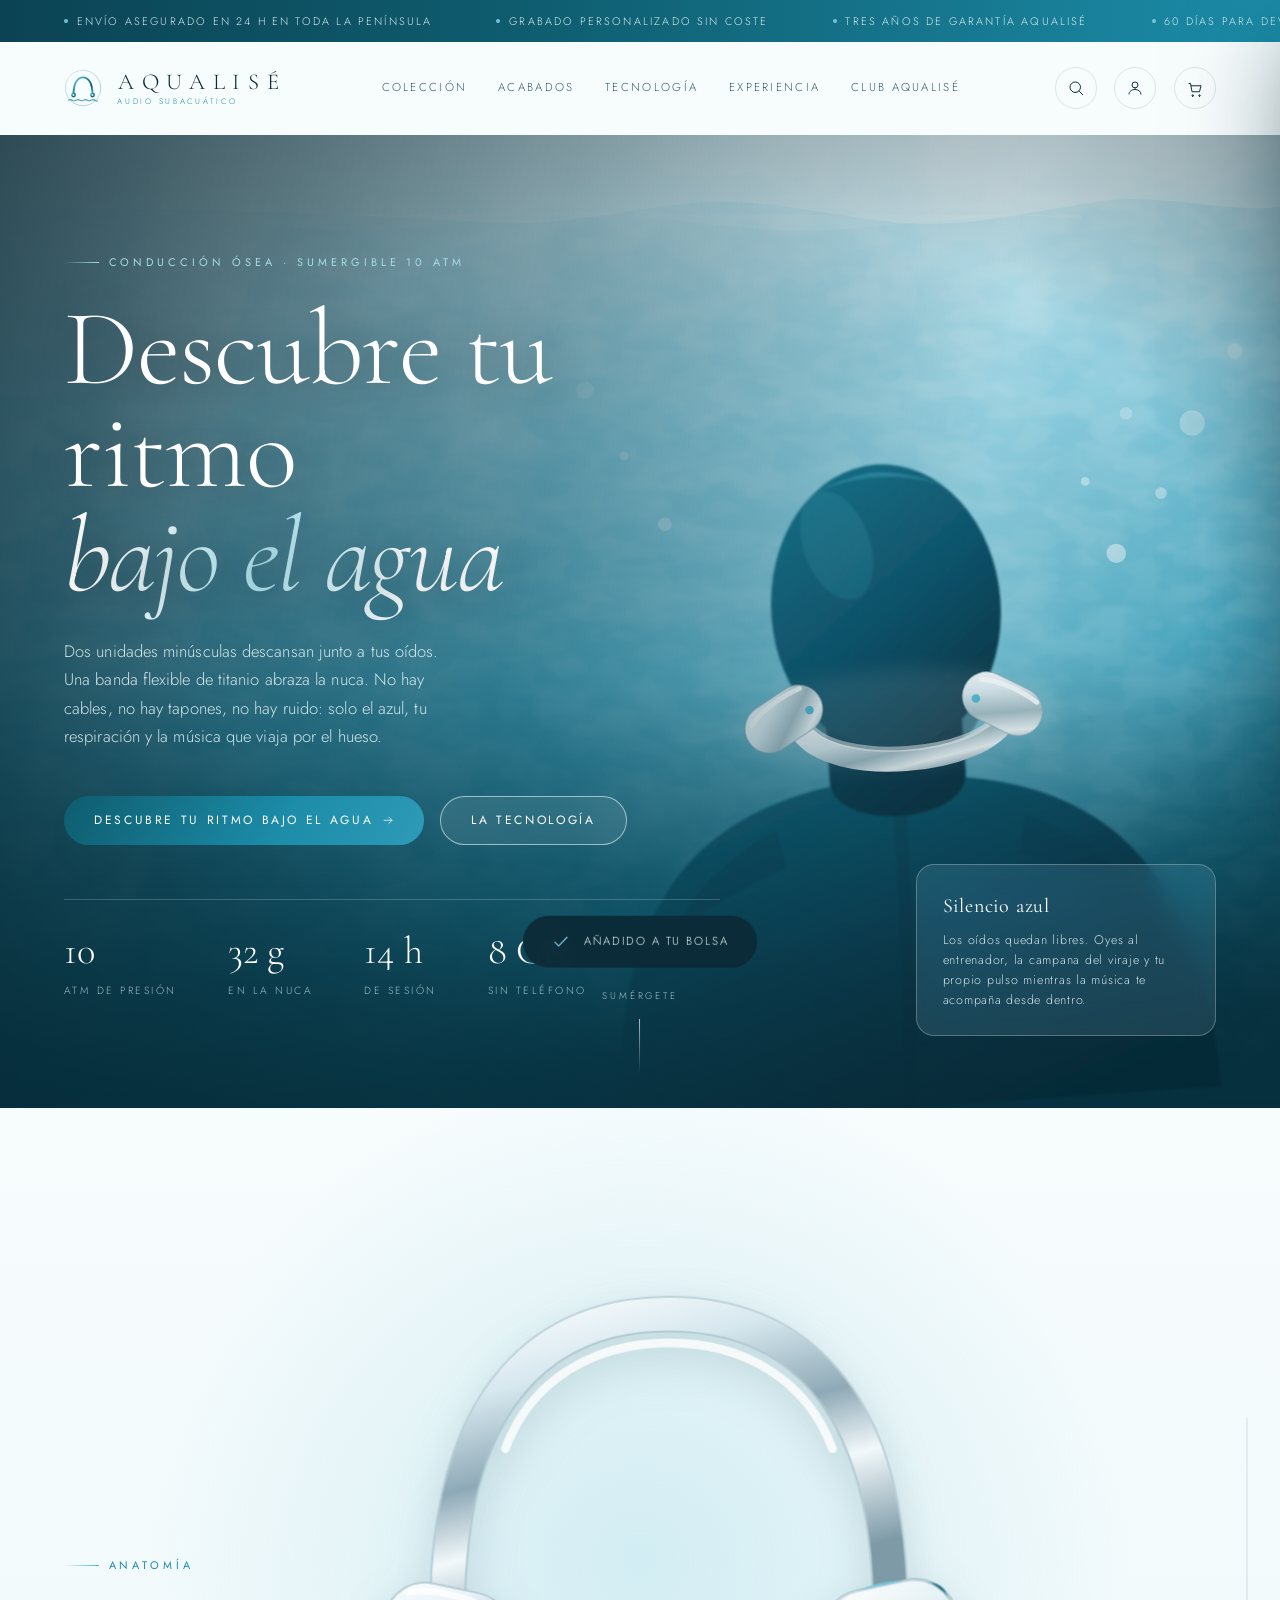
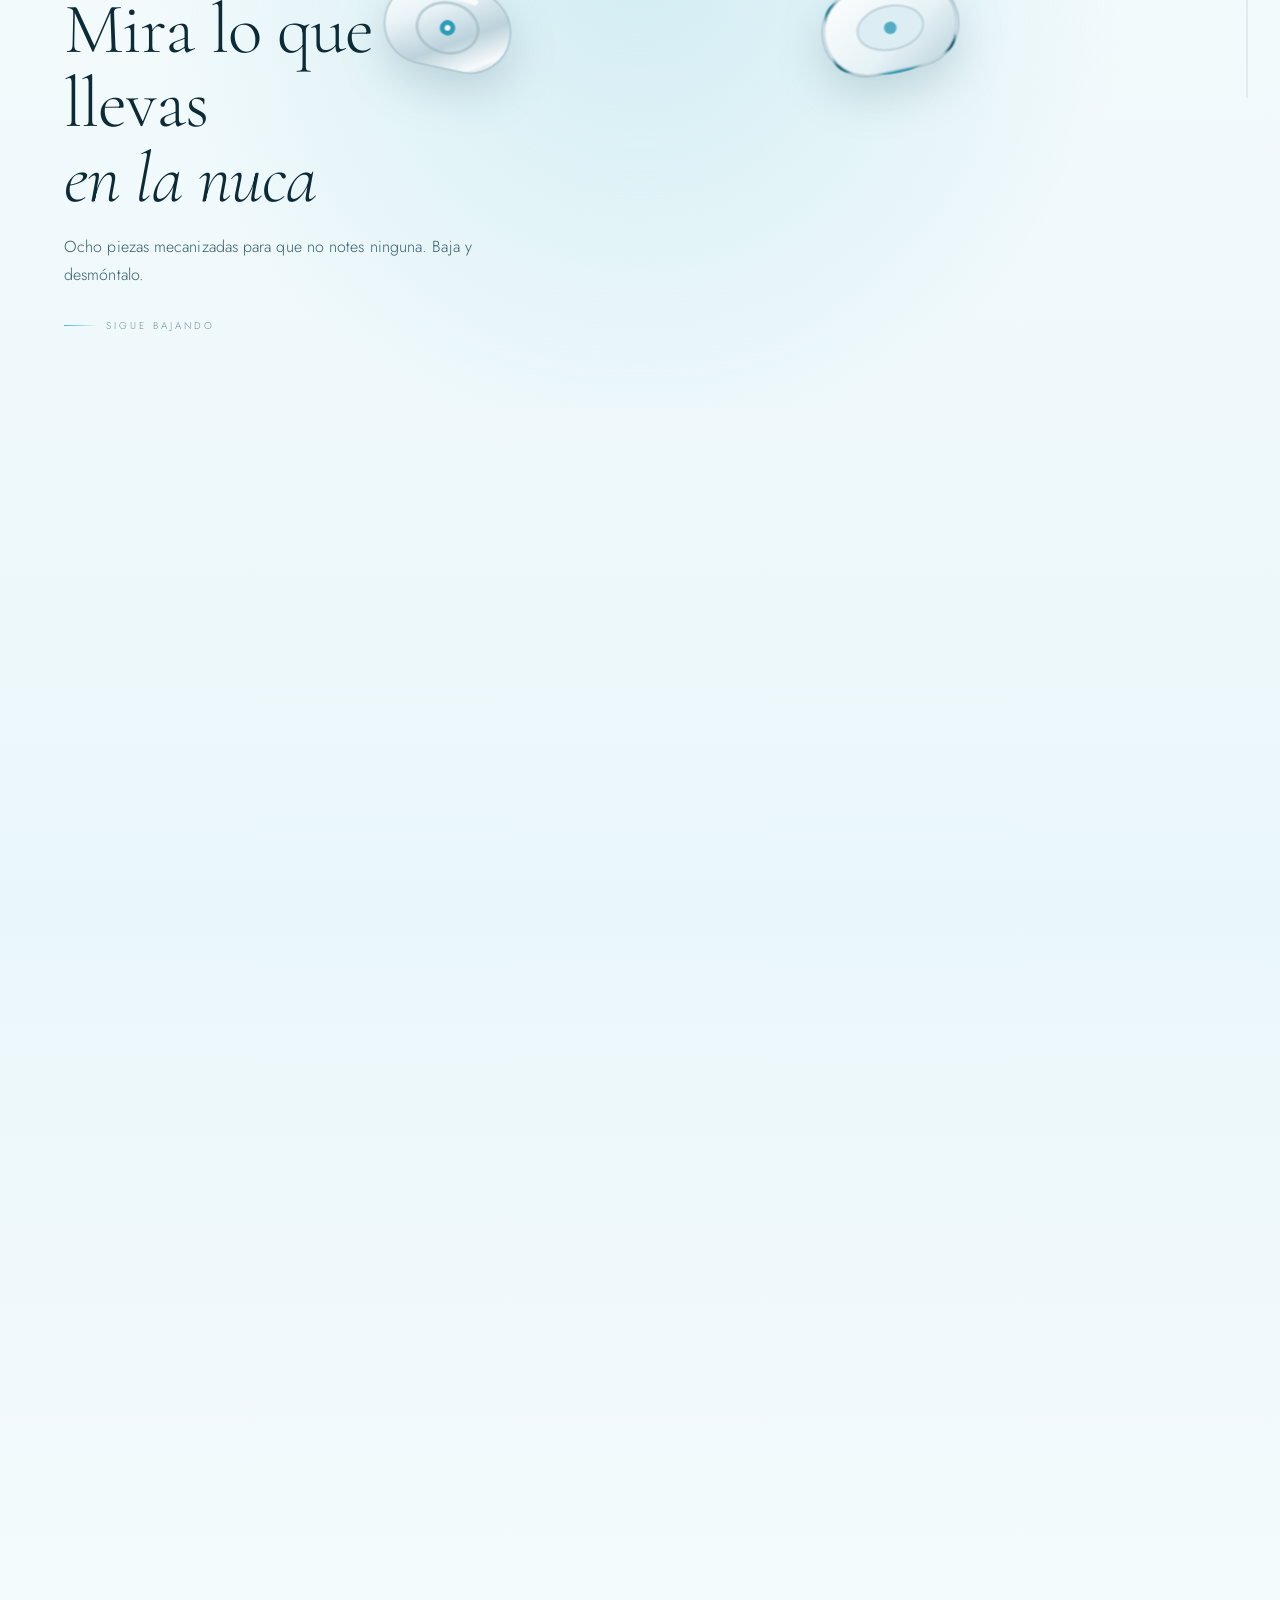
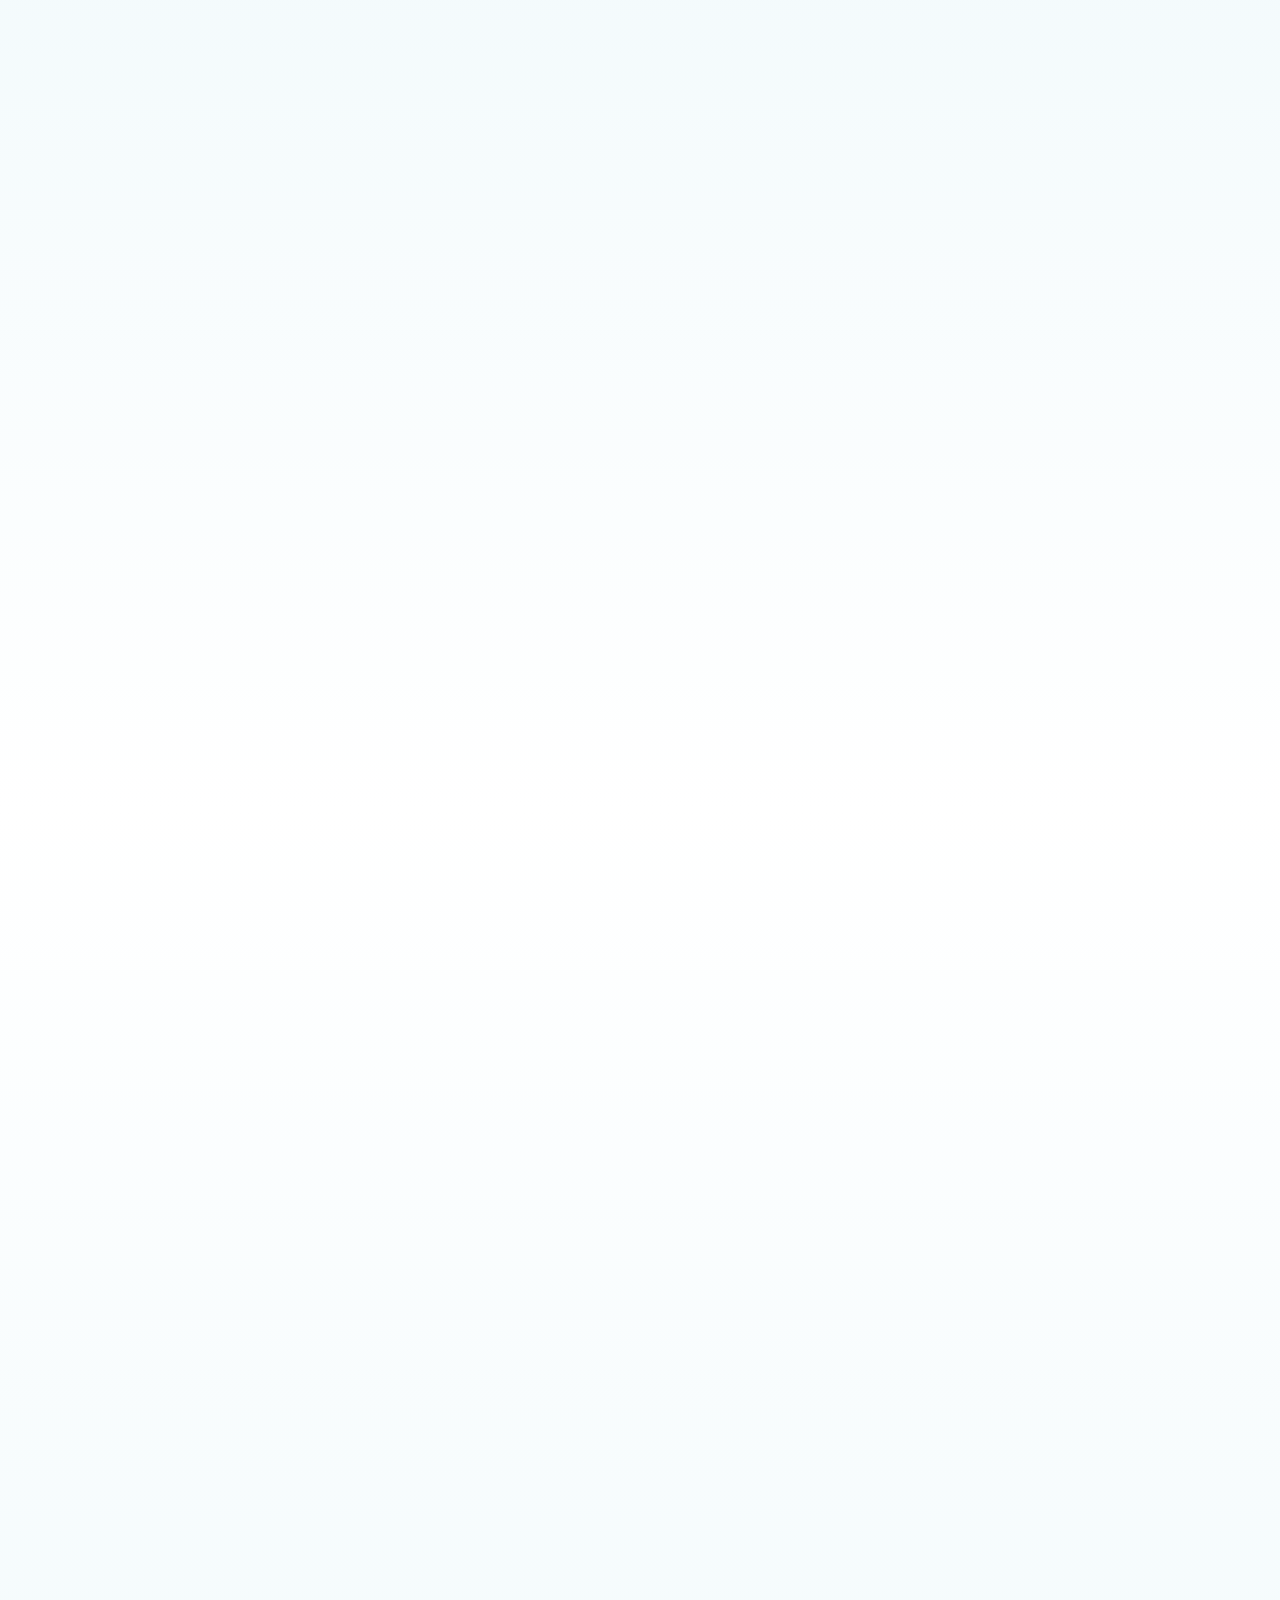
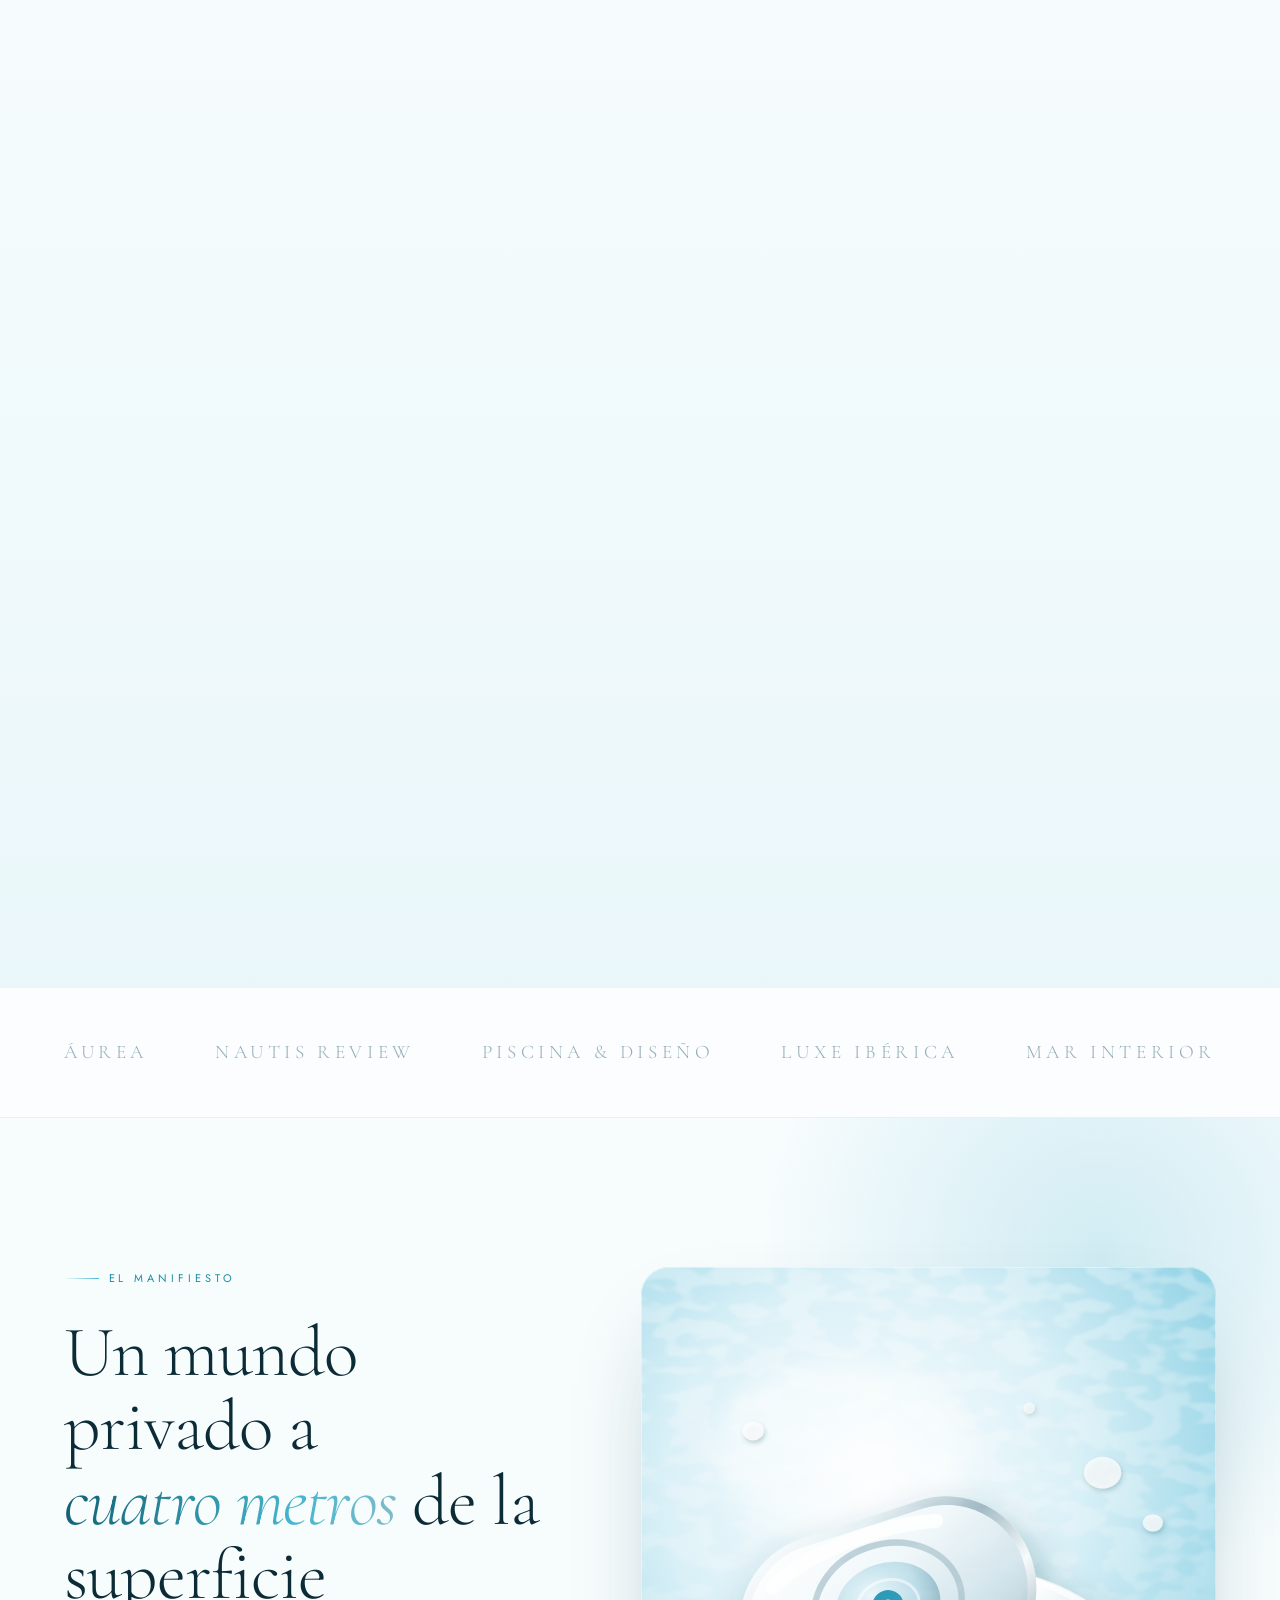
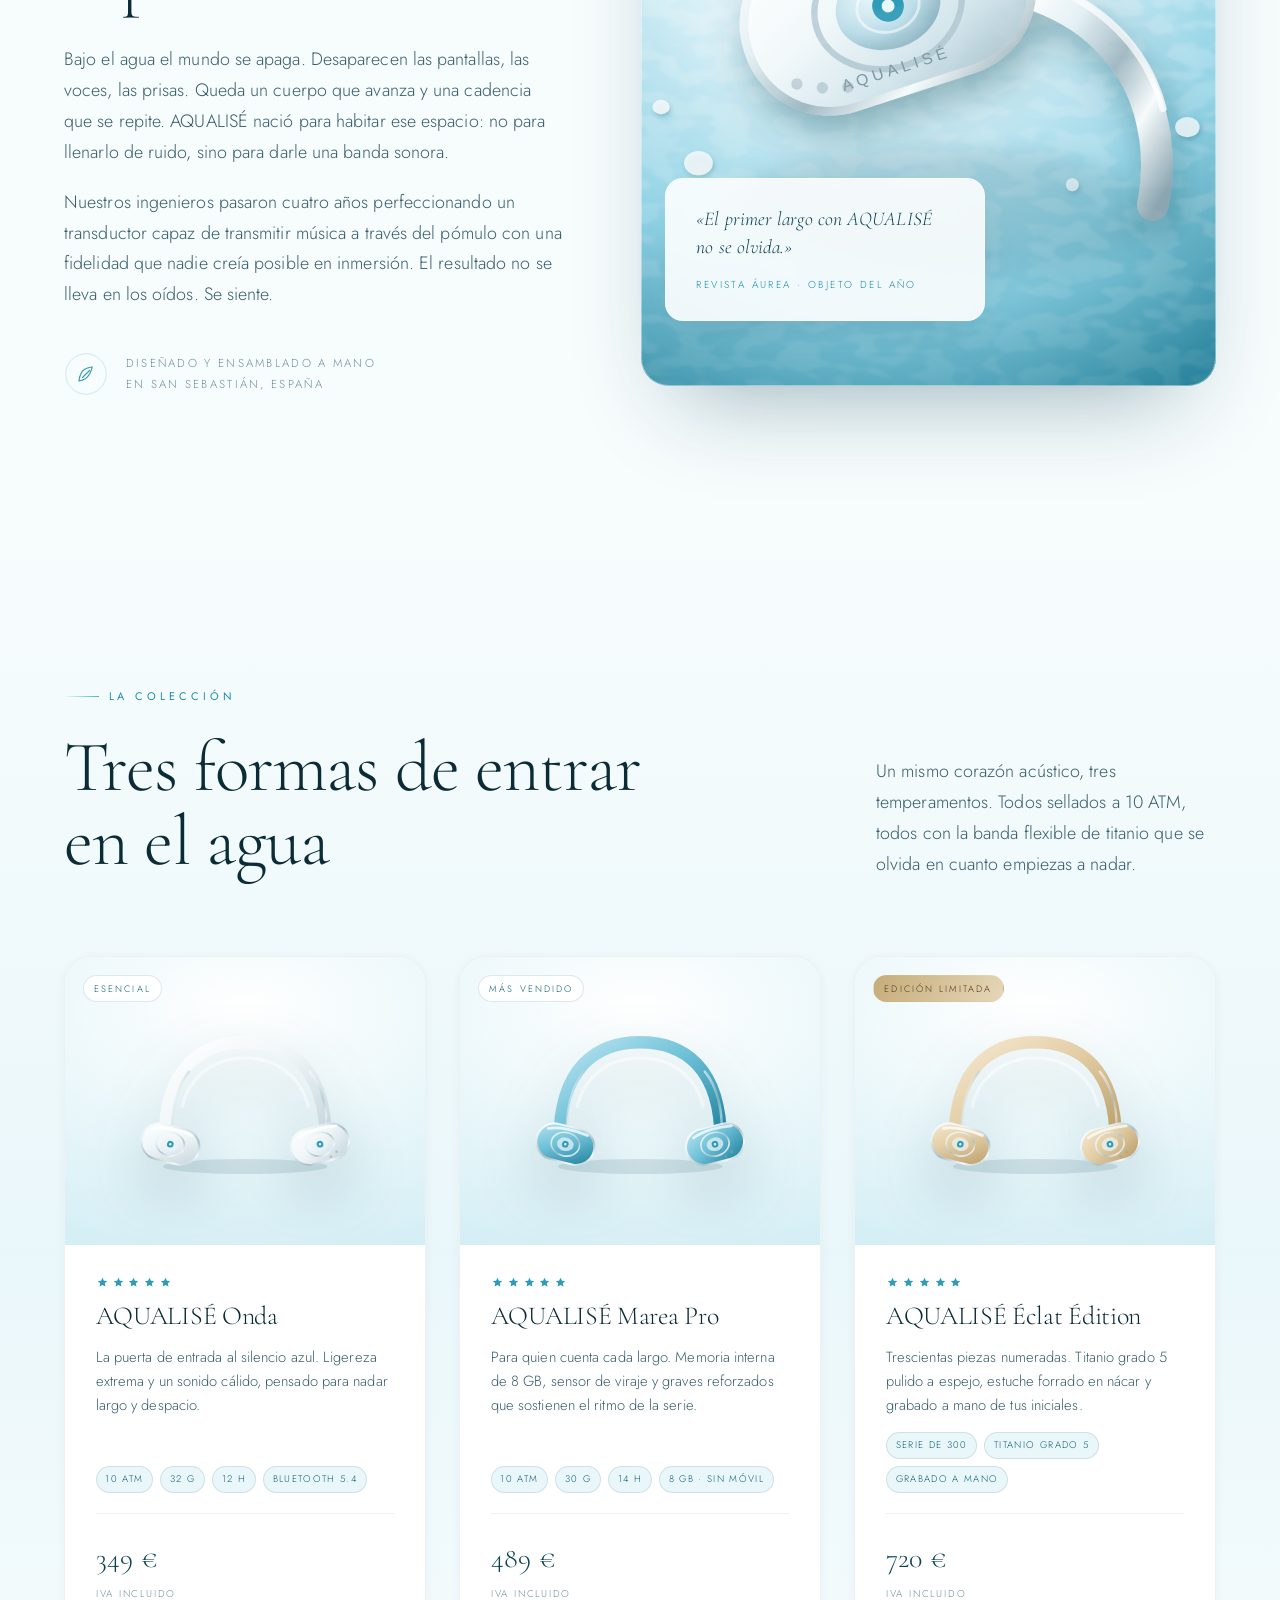
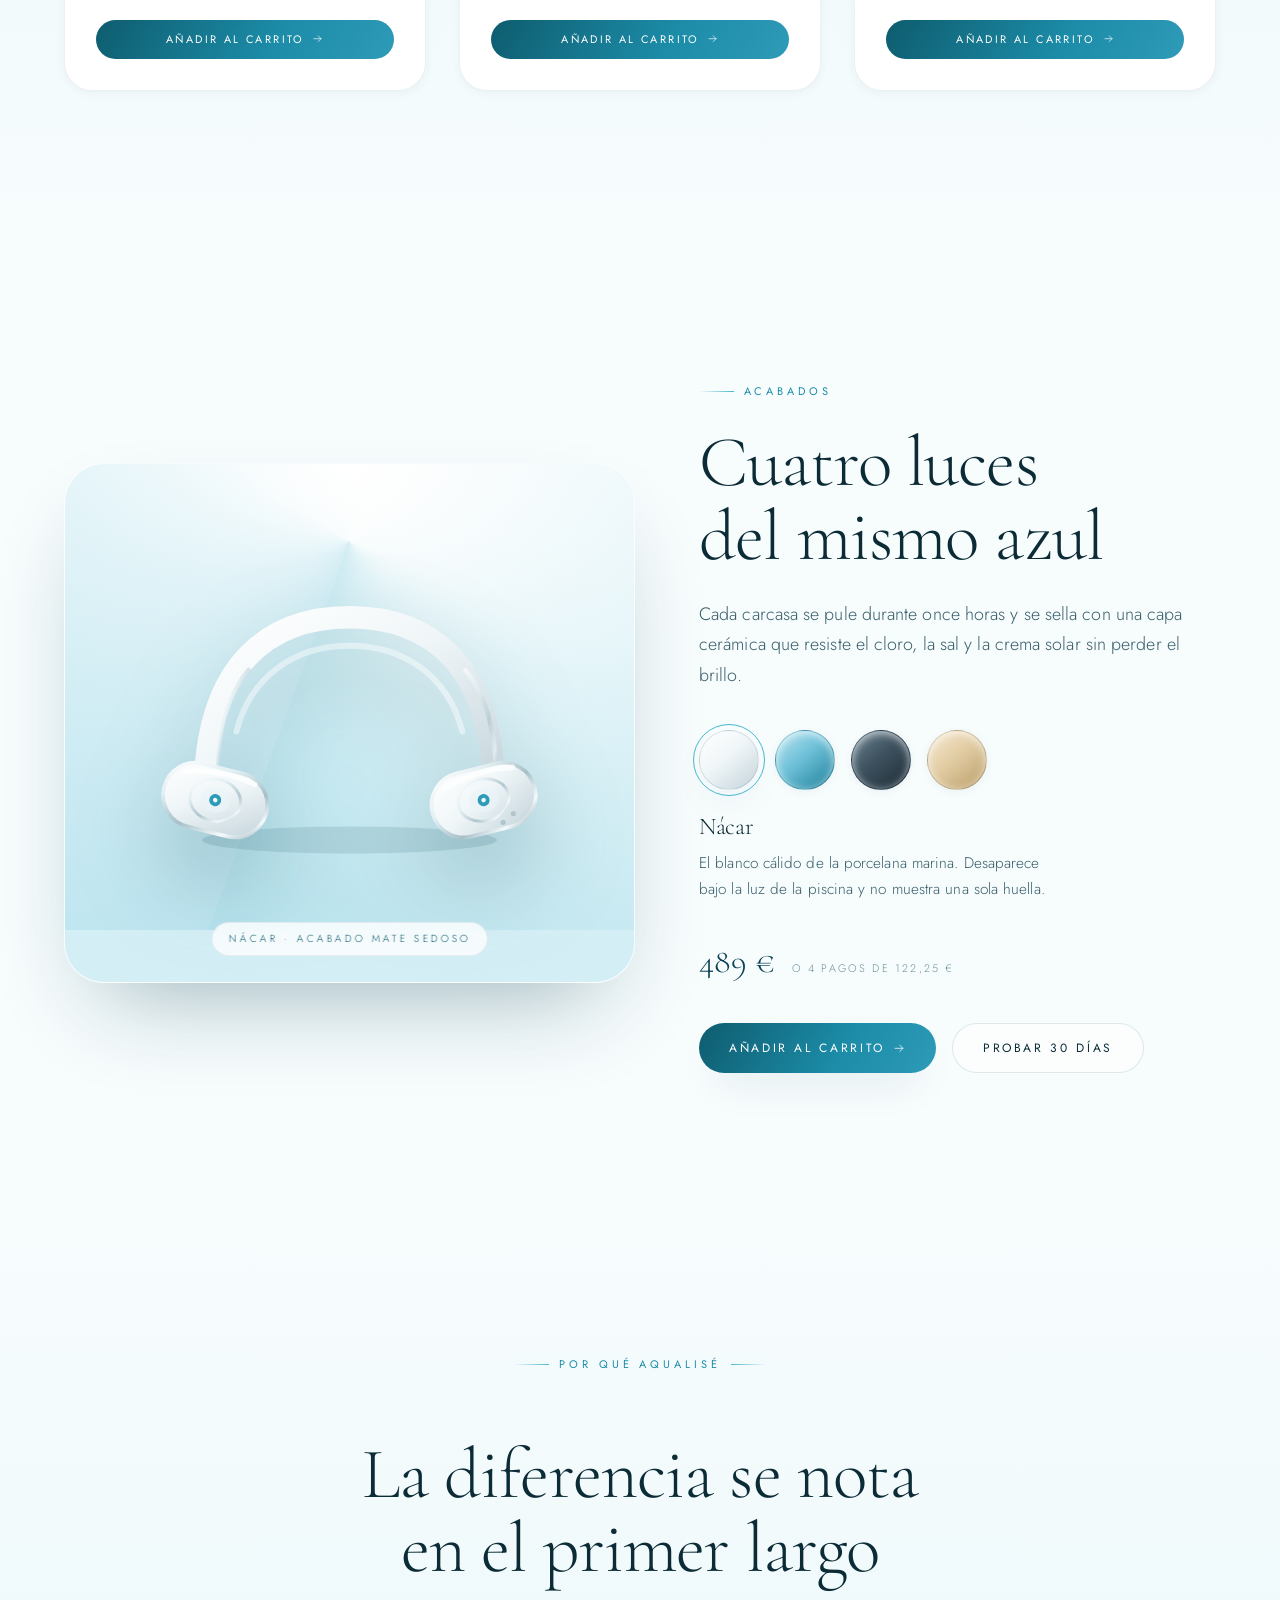
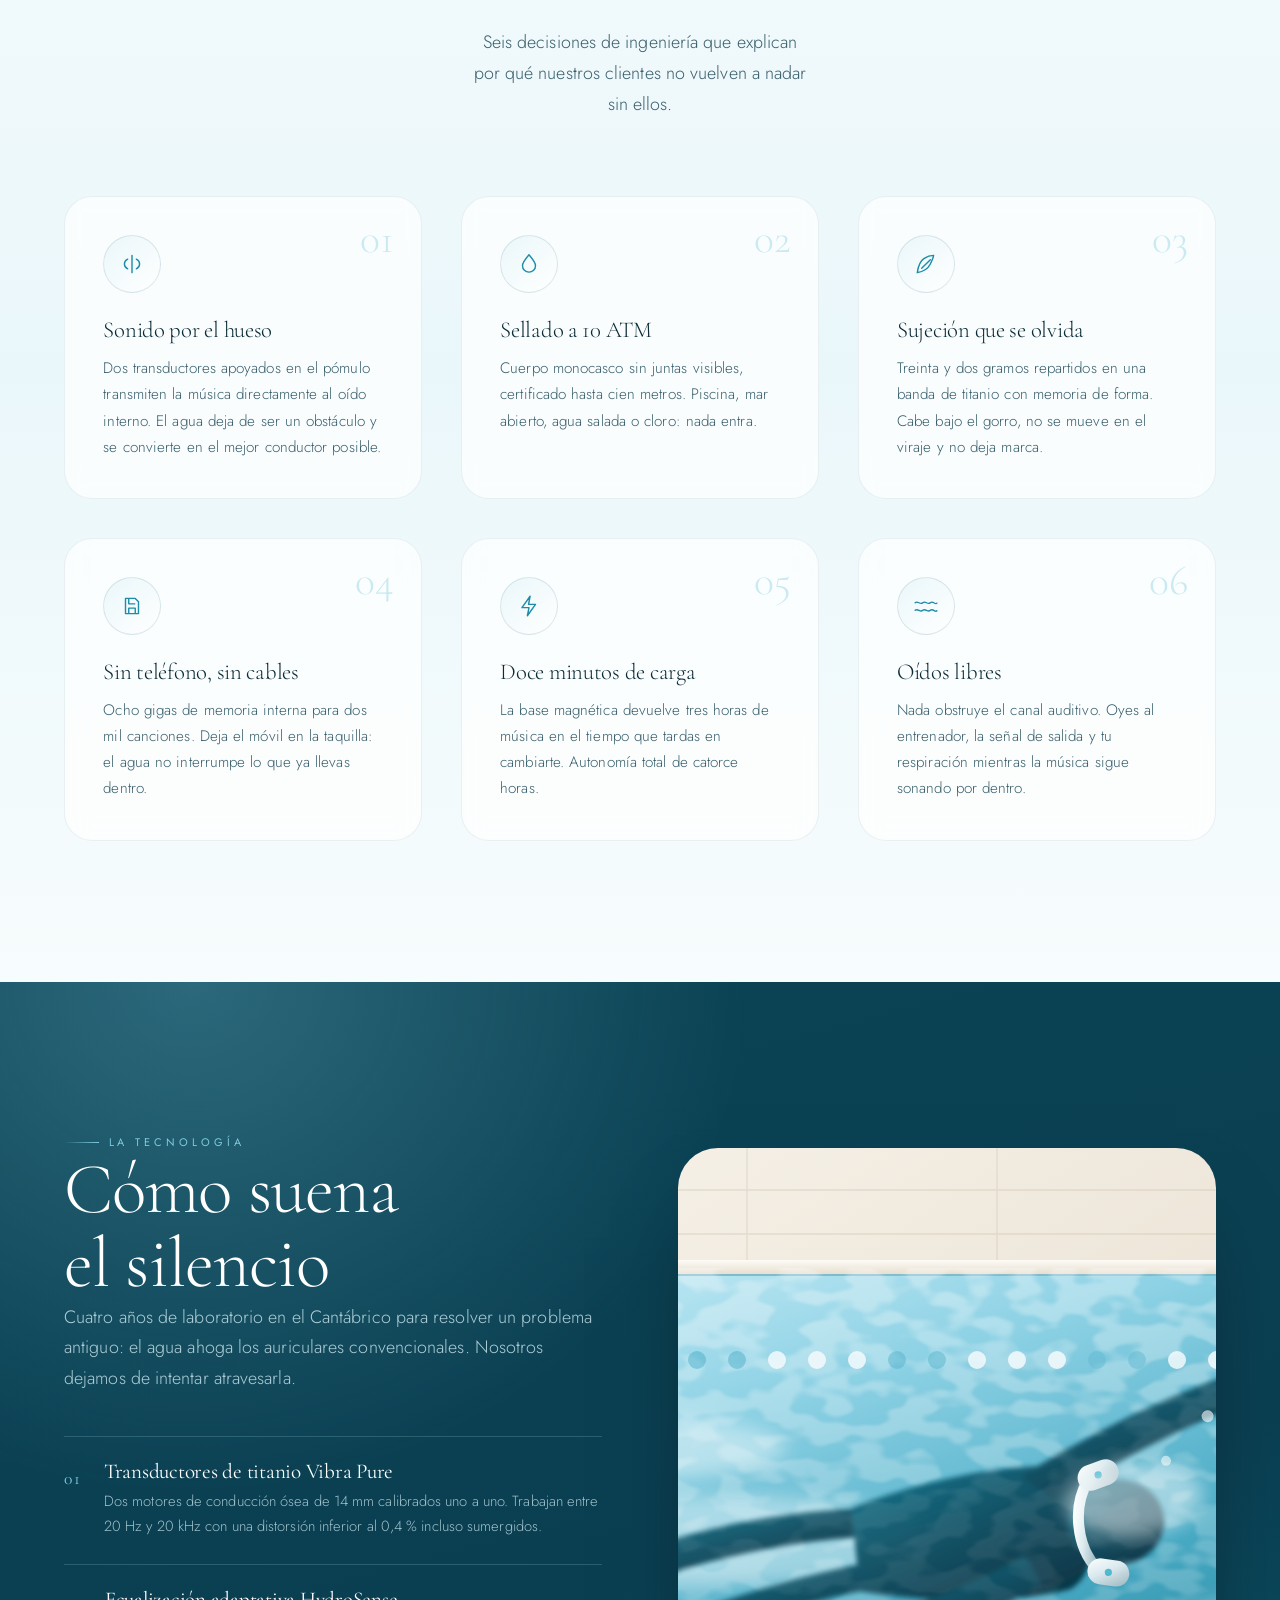
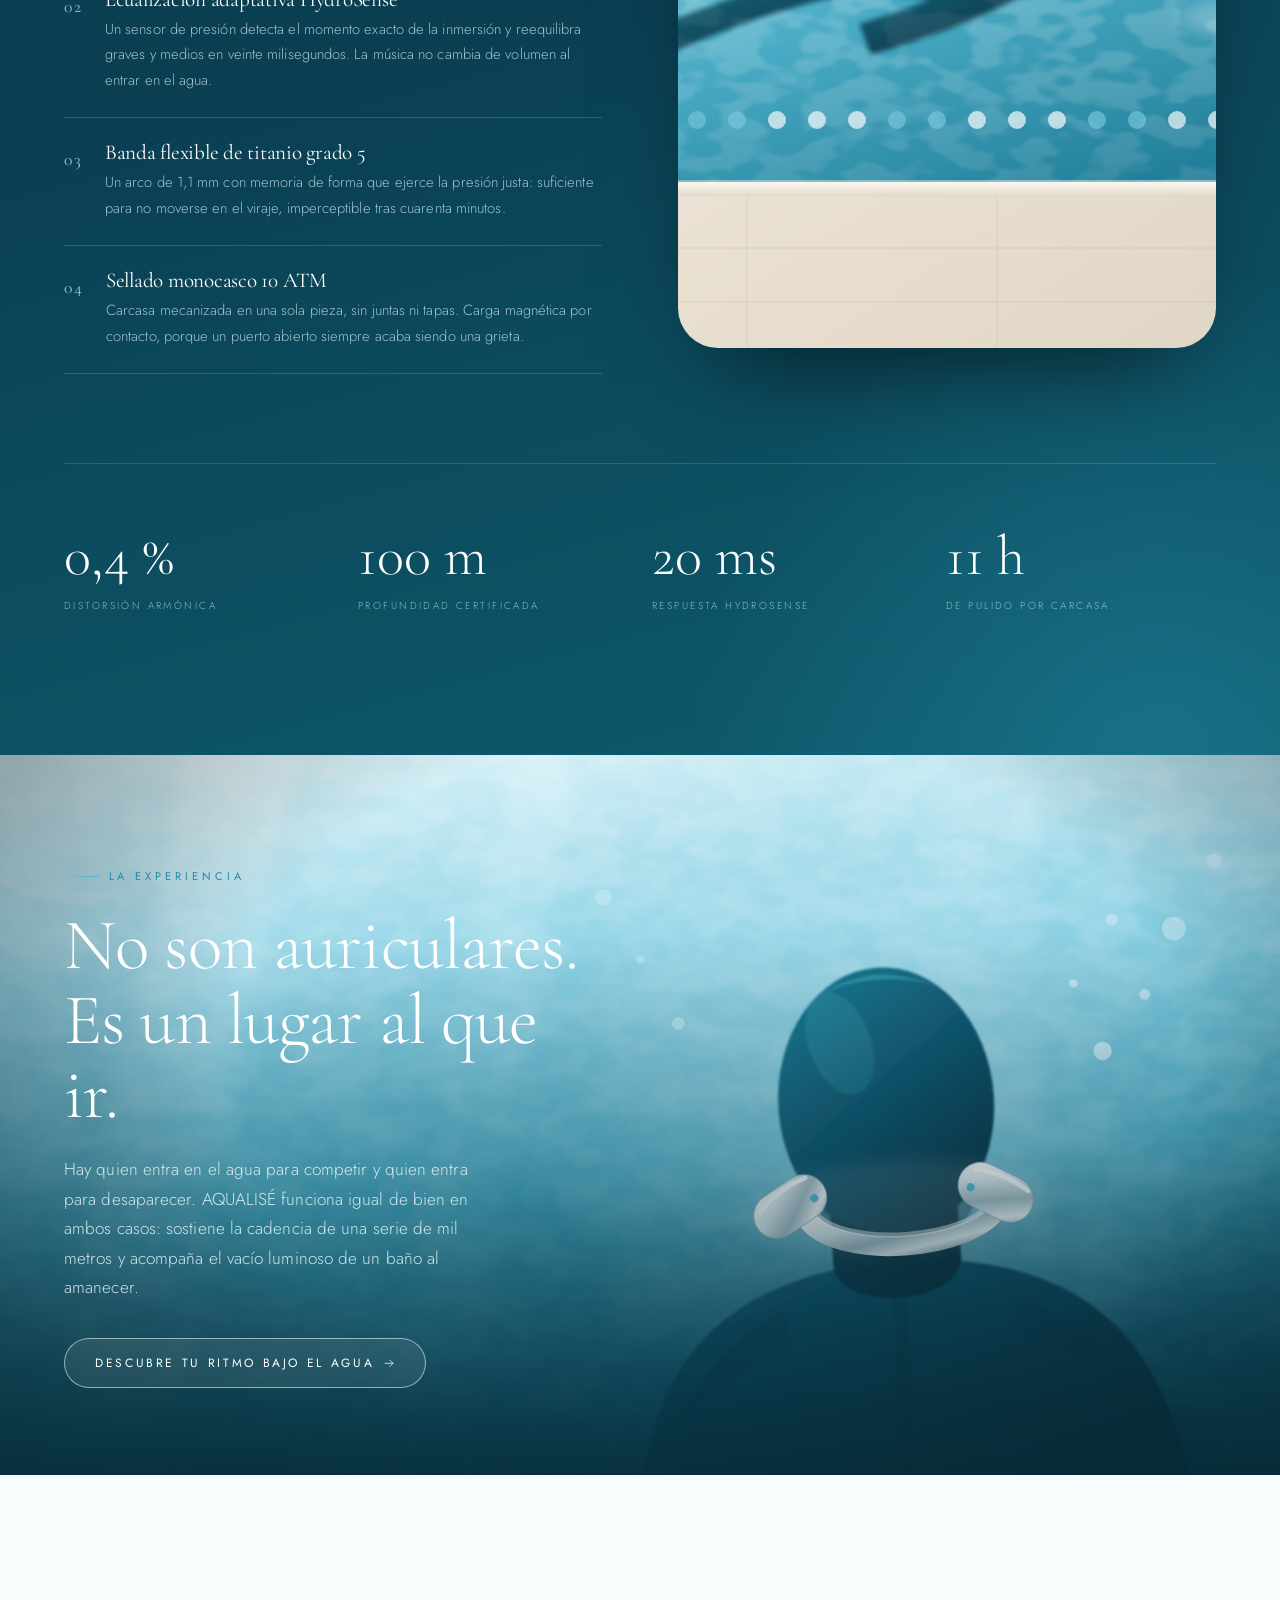
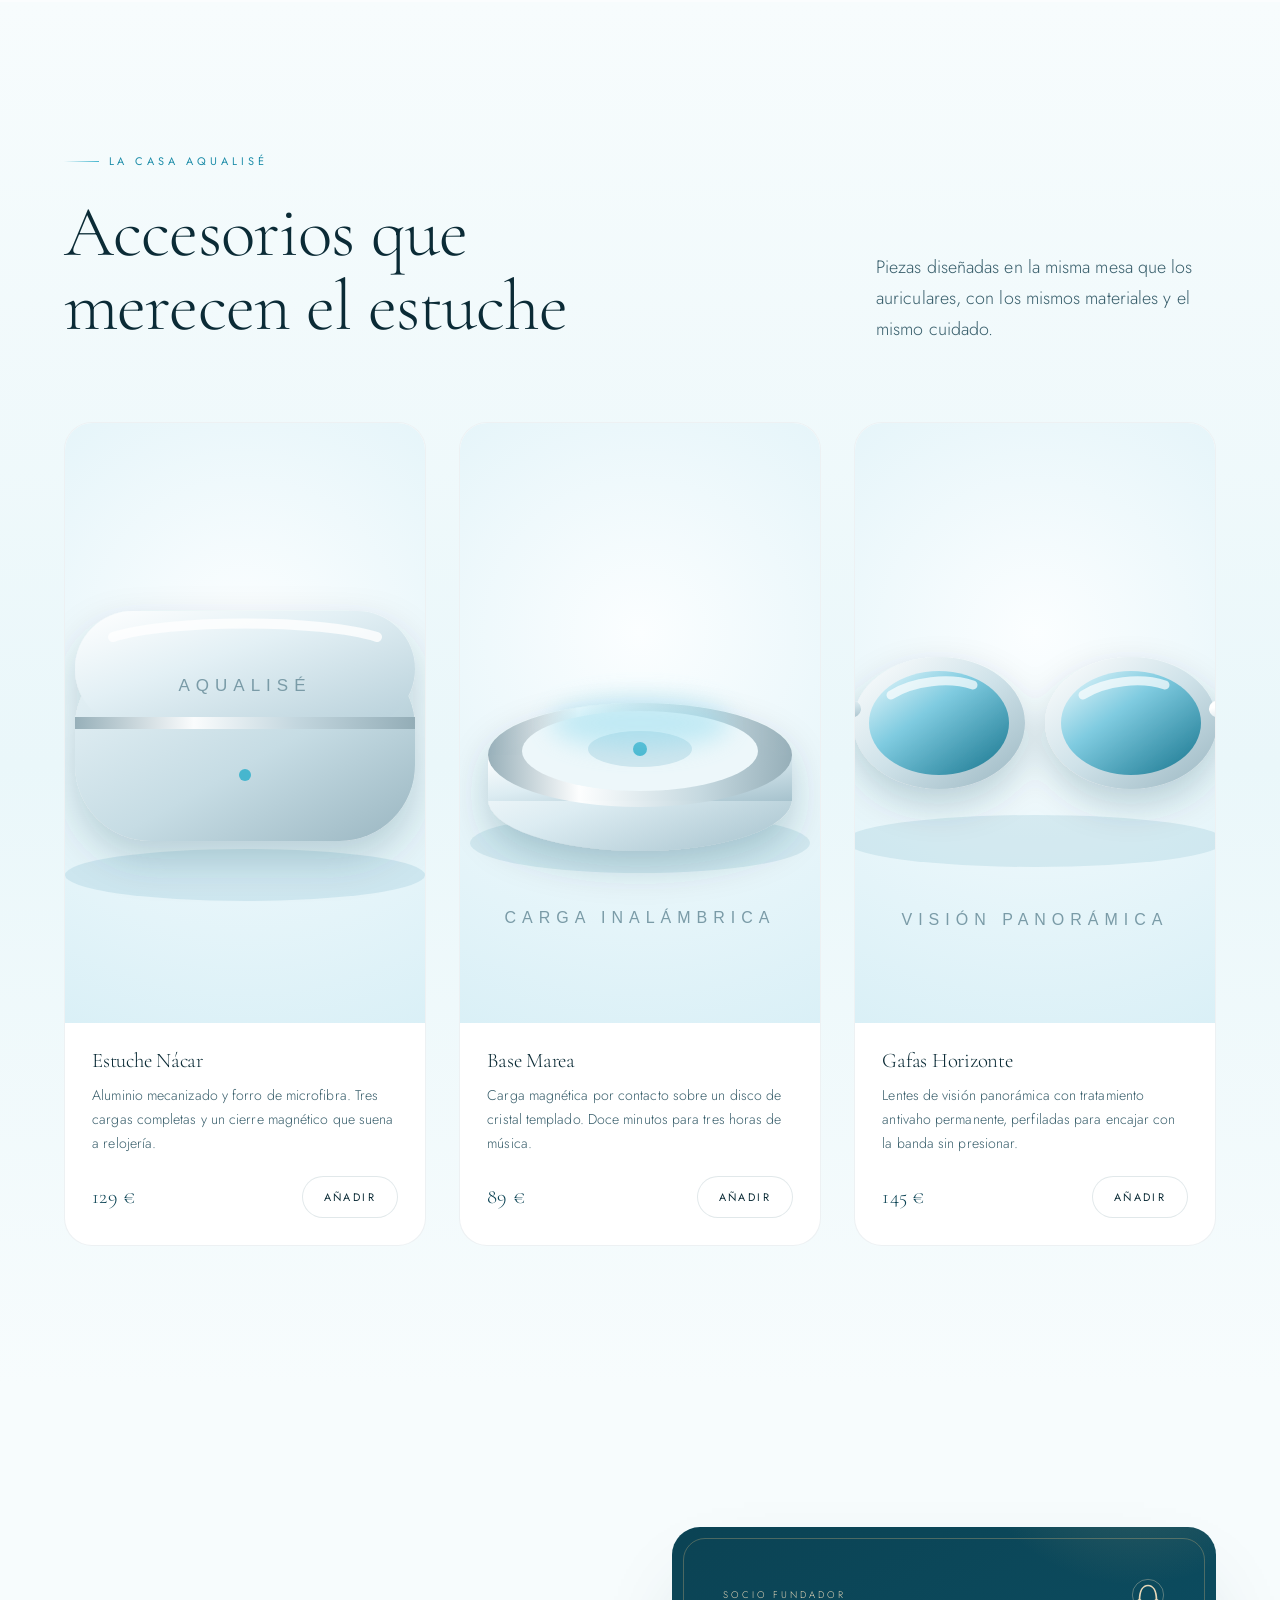
==== commit 3f4d3936: "Despiece animado con el scroll en la seccion Anatomia Nueva seccion #anatomia inspirada en el scroll" ====
--- a/index.html
+++ b/index.html
@@ -186,6 +186,121 @@
   <div class="hero-scroll" aria-hidden="true"><span>Sumérgete</span><i></i></div>
 </section>
 
+<!-- ========== Despiece con scroll ========== -->
+<section class="despiece" id="anatomia">
+  <div class="despiece-pista" id="despiecePista">
+    <div class="despiece-fijo">
+
+      <div class="despiece-escena">
+        <svg id="despieceSvg" viewBox="0 0 1200 760" role="img" aria-label="Despiece animado de los auriculares AQUALISÉ: carcasa, junta de sellado, transductor óseo, bobina, imán, placa, batería y carcasa interior">
+          <defs>
+            <linearGradient id="dp-cromo" x1="0" y1="0" x2="1" y2="1">
+              <stop offset="0%" stop-color="#FFFFFF"/><stop offset="32%" stop-color="#EAF4F8"/>
+              <stop offset="62%" stop-color="#BDD3DC"/><stop offset="84%" stop-color="#F7FBFC"/><stop offset="100%" stop-color="#9AB4BE"/>
+            </linearGradient>
+            <linearGradient id="dp-banda" x1="0" y1="0" x2="0.4" y2="1">
+              <stop offset="0%" stop-color="#FFFFFF"/><stop offset="26%" stop-color="#D7E8EF"/>
+              <stop offset="52%" stop-color="#8FAAB7"/><stop offset="72%" stop-color="#F2F9FB"/>
+              <stop offset="100%" stop-color="#7E9AA7"/>
+            </linearGradient>
+            <linearGradient id="dp-junta" x1="0" y1="0" x2="1" y2="1">
+              <stop offset="0%" stop-color="#8FD4E6"/><stop offset="50%" stop-color="#46B6CE"/><stop offset="100%" stop-color="#1B7E99"/>
+            </linearGradient>
+            <radialGradient id="dp-disco" cx="0.36" cy="0.3" r="0.8">
+              <stop offset="0%" stop-color="#FFFFFF"/><stop offset="45%" stop-color="#E2EFF4"/><stop offset="100%" stop-color="#A9C2CC"/>
+            </radialGradient>
+            <linearGradient id="dp-cobre" x1="0" y1="0" x2="1" y2="1">
+              <stop offset="0%" stop-color="#F0CB9A"/><stop offset="38%" stop-color="#C98F4F"/>
+              <stop offset="72%" stop-color="#9A6630"/><stop offset="100%" stop-color="#E5B77F"/>
+            </linearGradient>
+            <radialGradient id="dp-iman" cx="0.34" cy="0.28" r="0.85">
+              <stop offset="0%" stop-color="#6E8592"/><stop offset="55%" stop-color="#3B4E5A"/><stop offset="100%" stop-color="#16232C"/>
+            </radialGradient>
+            <linearGradient id="dp-placa" x1="0" y1="0" x2="1" y2="1">
+              <stop offset="0%" stop-color="#1A7075"/>
+              <stop offset="60%" stop-color="#0E4A50"/><stop offset="100%" stop-color="#07333A"/>
+            </linearGradient>
+            <linearGradient id="dp-bat" x1="0" y1="0" x2="1" y2="1">
+              <stop offset="0%" stop-color="#F4F9FB"/><stop offset="55%" stop-color="#D2E2E9"/><stop offset="100%" stop-color="#A3BAC4"/>
+            </linearGradient>
+            <linearGradient id="dp-interior" x1="0" y1="0" x2="1" y2="1">
+              <stop offset="0%" stop-color="#FFFFFF"/><stop offset="60%" stop-color="#E6F2F6"/><stop offset="100%" stop-color="#BDD3DC"/>
+            </linearGradient>
+            <filter id="dp-sombra" x="-60%" y="-60%" width="220%" height="220%">
+              <feDropShadow dx="0" dy="16" stdDeviation="16" flood-color="#0B4354" flood-opacity=".22"/>
+            </filter>
+          </defs>
+
+          <g id="despieceEscena">
+            <!-- eje del despiece -->
+            <path id="despieceEje" d="M700 486 L1460 379" stroke="#7FCBE0" stroke-width="1.6" stroke-dasharray="3 9" opacity="0" fill="none"/>
+
+            <!-- banda de titanio -->
+            <g id="despieceBanda">
+              <path d="M240 470C240 240 345 160 470 160s230 80 230 310" fill="none" stroke="#6E8D9B" stroke-width="38" stroke-linecap="round" opacity=".28"/>
+              <path d="M240 470C240 240 345 160 470 160s230 80 230 310" fill="none" stroke="url(#dp-banda)" stroke-width="34" stroke-linecap="round"/>
+              <path d="M300 300c26-70 90-110 170-110s144 40 170 110" fill="none" stroke="#FFFFFF" stroke-width="9" stroke-linecap="round" opacity=".8"/>
+              <g class="pieza-etiqueta et-h">
+                <path d="M470 150v-34" stroke="#7FCBE0" stroke-width="1.4"/>
+                <text x="470" y="100" text-anchor="middle" class="et-nombre">BANDA FLEXIBLE</text>
+                <text x="470" y="80" text-anchor="middle" class="et-detalle">Titanio grado 5 · 1,1 mm</text>
+              </g>
+            </g>
+
+            <!-- unidad izquierda -->
+            <g id="despieceIzquierda">
+              <g transform="translate(240 486) rotate(12)">
+                <rect x="-66" y="-42" width="132" height="84" rx="42" fill="url(#dp-cromo)"/>
+                <rect x="-66" y="-42" width="132" height="84" rx="42" fill="none" stroke="#9FB8C2" stroke-width="2" opacity=".6"/>
+                <ellipse rx="32" ry="26" fill="none" stroke="#9FB8C2" stroke-width="3" opacity=".6"/>
+                <circle r="8" fill="#2E9BB8"/><circle r="3" fill="#F2FBFD"/>
+                <path d="M-48-28c18-7 46-8 70-4" stroke="#FFFFFF" stroke-width="7" stroke-linecap="round" fill="none" opacity=".8"/>
+              </g>
+            </g>
+
+            <!-- unidad derecha: las ocho piezas -->
+            <g id="despiecePiezas"></g>
+          </g>
+        </svg>
+      </div>
+
+      <div class="despiece-textos">
+        <div class="despiece-bloque activo" data-fase="intro">
+          <span class="antetitulo">Anatomía</span>
+          <h2 class="titulo-1">Mira lo que llevas<br><span class="cursiva">en la nuca</span></h2>
+          <p>Ocho piezas mecanizadas para que no notes ninguna. Baja y desmóntalo.</p>
+          <span class="despiece-pista-scroll"><i></i>Sigue bajando</span>
+        </div>
+
+        <div class="despiece-bloque derecha" data-fase="1">
+          <span class="despiece-num">01</span>
+          <h3 class="titulo-2">El motor no suena.<br>Vibra.</h3>
+          <p>El transductor de 14 mm no mueve aire: mueve hueso. Apoyado en el pómulo, transmite la música directamente al oído interno, y por eso el agua deja de ser un obstáculo.</p>
+        </div>
+
+        <div class="despiece-bloque" data-fase="2">
+          <span class="despiece-num">02</span>
+          <h3 class="titulo-2">Ni una junta<br>a la vista.</h3>
+          <p>La carcasa se mecaniza en una sola pieza y se cierra contra un anillo de silicona comprimido a diez atmósferas. Sin tapas, sin puertos, sin grietas por donde entre el cloro.</p>
+        </div>
+
+        <div class="despiece-bloque derecha" data-fase="3">
+          <span class="despiece-num">03</span>
+          <h3 class="titulo-2">Todo cabe en<br>treinta y dos gramos.</h3>
+          <p>Imán de neodimio, placa HydroSense, batería de catorce horas y carga magnética por contacto. Repartido en una banda de titanio que se olvida en cuanto empiezas a nadar.</p>
+        </div>
+
+        <div class="despiece-bloque centrado" data-fase="final">
+          <h2 class="titulo-1">Y vuelve a ser<br><span class="cursiva brillo">una sola pieza</span></h2>
+          <a href="#coleccion" class="btn btn-primario"><span>Añadir al carrito</span><svg aria-hidden="true"><use href="#i-flecha"/></svg></a>
+        </div>
+      </div>
+
+      <div class="despiece-barra" aria-hidden="true"><i id="despieceBarra"></i></div>
+    </div>
+  </div>
+</section>
+
 <!-- ========== Prensa ========== -->
 <section class="prensa">
   <div class="contenedor prensa-fila revelar">
--- a/assets/css/aqualise.css
+++ b/assets/css/aqualise.css
@@ -57,7 +57,7 @@
 
 /* ---------- 2. Base ---------- */
 *,*::before,*::after{box-sizing:border-box;}
-html{-webkit-text-size-adjust:100%;scroll-behavior:smooth;overflow-x:hidden;}
+html{-webkit-text-size-adjust:100%;scroll-behavior:smooth;}
 body{
   margin:0;
   background:var(--espuma);
@@ -68,7 +68,7 @@
   line-height:1.72;
   letter-spacing:.005em;
   -webkit-font-smoothing:antialiased;
-  overflow-x:hidden;
+  overflow-x:clip;
 }
 body.sin-scroll{overflow:hidden;}
 img,svg{max-width:100%;display:block;}
@@ -712,3 +712,54 @@
 section[id]{scroll-margin-top:clamp(84px,10vw,112px);}
 .producto-cuerpo .btn{margin-top:.2rem;}
 .hero-fondo{will-change:transform;}
+
+/* ---------- 30. Despiece con scroll ---------- */
+.despiece{position:relative;background:linear-gradient(180deg,var(--espuma) 0%,var(--aqua-50) 30%,#FFFFFF 62%,var(--aqua-50) 100%);}
+.despiece-pista{position:relative;height:520vh;}
+.despiece-fijo{position:sticky;top:0;height:100vh;overflow:hidden;display:grid;place-items:center;}
+.despiece-fijo::before{content:"";position:absolute;width:min(1080px,116vw);aspect-ratio:1;border-radius:50%;background:radial-gradient(circle,rgba(168,220,232,.44),transparent 64%);pointer-events:none;}
+.despiece-escena{position:relative;z-index:2;width:min(1260px,96vw);}
+#despieceSvg{display:block;width:100%;height:auto;overflow:visible;}
+#despieceEscena{filter:drop-shadow(0 18px 24px rgba(11,67,84,.18));}
+.pieza-etiqueta{opacity:0;}
+.pieza-etiqueta path{stroke:var(--aqua-300);stroke-width:1.4;}
+.et-v{display:none;}
+.et-nombre{font-family:var(--sans);font-size:19px;font-weight:400;letter-spacing:.2em;fill:var(--aqua-800);}
+.et-detalle{font-family:var(--sans);font-size:16px;font-weight:300;letter-spacing:.05em;fill:var(--tinta-tenue);}
+.despiece-textos{position:absolute;inset:0;z-index:3;pointer-events:none;}
+.despiece-bloque{position:absolute;left:var(--gutter);bottom:clamp(2.4rem,8vh,5.5rem);width:min(29rem,74vw);opacity:0;transform:translateY(28px);transition:opacity .8s var(--ease),transform .8s var(--ease);}
+.despiece-bloque.derecha{left:auto;right:var(--gutter);text-align:right;}
+.despiece-bloque.centrado{left:50%;right:auto;width:min(34rem,86vw);text-align:center;transform:translate(-50%,28px);}
+.despiece-bloque.activo{opacity:1;transform:none;pointer-events:auto;}
+.despiece-bloque.centrado.activo{transform:translate(-50%,0);}
+.despiece-bloque h2,.despiece-bloque h3{margin:1.1rem 0 1.05rem;}
+.despiece-bloque p{color:var(--tinta-suave);font-size:1rem;}
+.despiece-bloque .btn{margin-top:2.1rem;}
+.despiece-num{font-family:var(--serif);font-size:1.15rem;letter-spacing:.3em;color:var(--aqua-500);}
+.despiece-pista-scroll{display:inline-flex;align-items:center;gap:.8em;margin-top:1.8rem;font-size:.62rem;letter-spacing:.3em;text-transform:uppercase;color:var(--tinta-tenue);}
+.despiece-pista-scroll i{width:34px;height:1px;background:linear-gradient(90deg,var(--aqua-400),transparent);}
+.despiece-barra{position:absolute;right:calc(var(--gutter) / 2);top:50%;transform:translateY(-50%);width:2px;height:min(280px,34vh);background:var(--linea-suave);border-radius:2px;z-index:4;overflow:hidden;}
+.despiece-barra i{display:block;width:100%;height:0%;background:linear-gradient(180deg,var(--aqua-400),var(--aqua-800));border-radius:2px;}
+
+@media (max-width:900px){
+  .despiece-pista{height:460vh;}
+  .despiece-escena{width:calc(100vw - 2rem);transform:none;}
+  .despiece-fijo::after{content:"";position:absolute;left:0;right:0;bottom:0;height:54%;z-index:2;pointer-events:none;background:linear-gradient(180deg,rgba(247,252,253,0),rgba(247,252,253,.9) 38%,var(--espuma) 70%);}
+  .et-h{display:none;}
+  .et-v{display:block;}
+  .despiece-bloque,.despiece-bloque.derecha{left:var(--gutter);right:var(--gutter);width:auto;text-align:left;}
+  .despiece-bloque.centrado{left:var(--gutter);right:var(--gutter);width:auto;transform:translateY(28px);text-align:left;}
+  .despiece-bloque.centrado.activo{transform:none;}
+  .despiece-barra{display:none;}
+  .et-nombre{font-size:21px;}
+  .et-detalle{font-size:18px;}
+}
+
+@media (prefers-reduced-motion:reduce){
+  .despiece-pista{height:auto;}
+  .despiece-fijo{position:static;height:auto;padding-block:var(--seccion);display:block;}
+  .despiece-textos{position:static;}
+  .despiece-bloque,.despiece-bloque.derecha,.despiece-bloque.centrado{position:static;opacity:1;transform:none;width:auto;margin-top:2.4rem;text-align:left;}
+  .pieza-etiqueta{opacity:1;}
+  .despiece-barra{display:none;}
+}
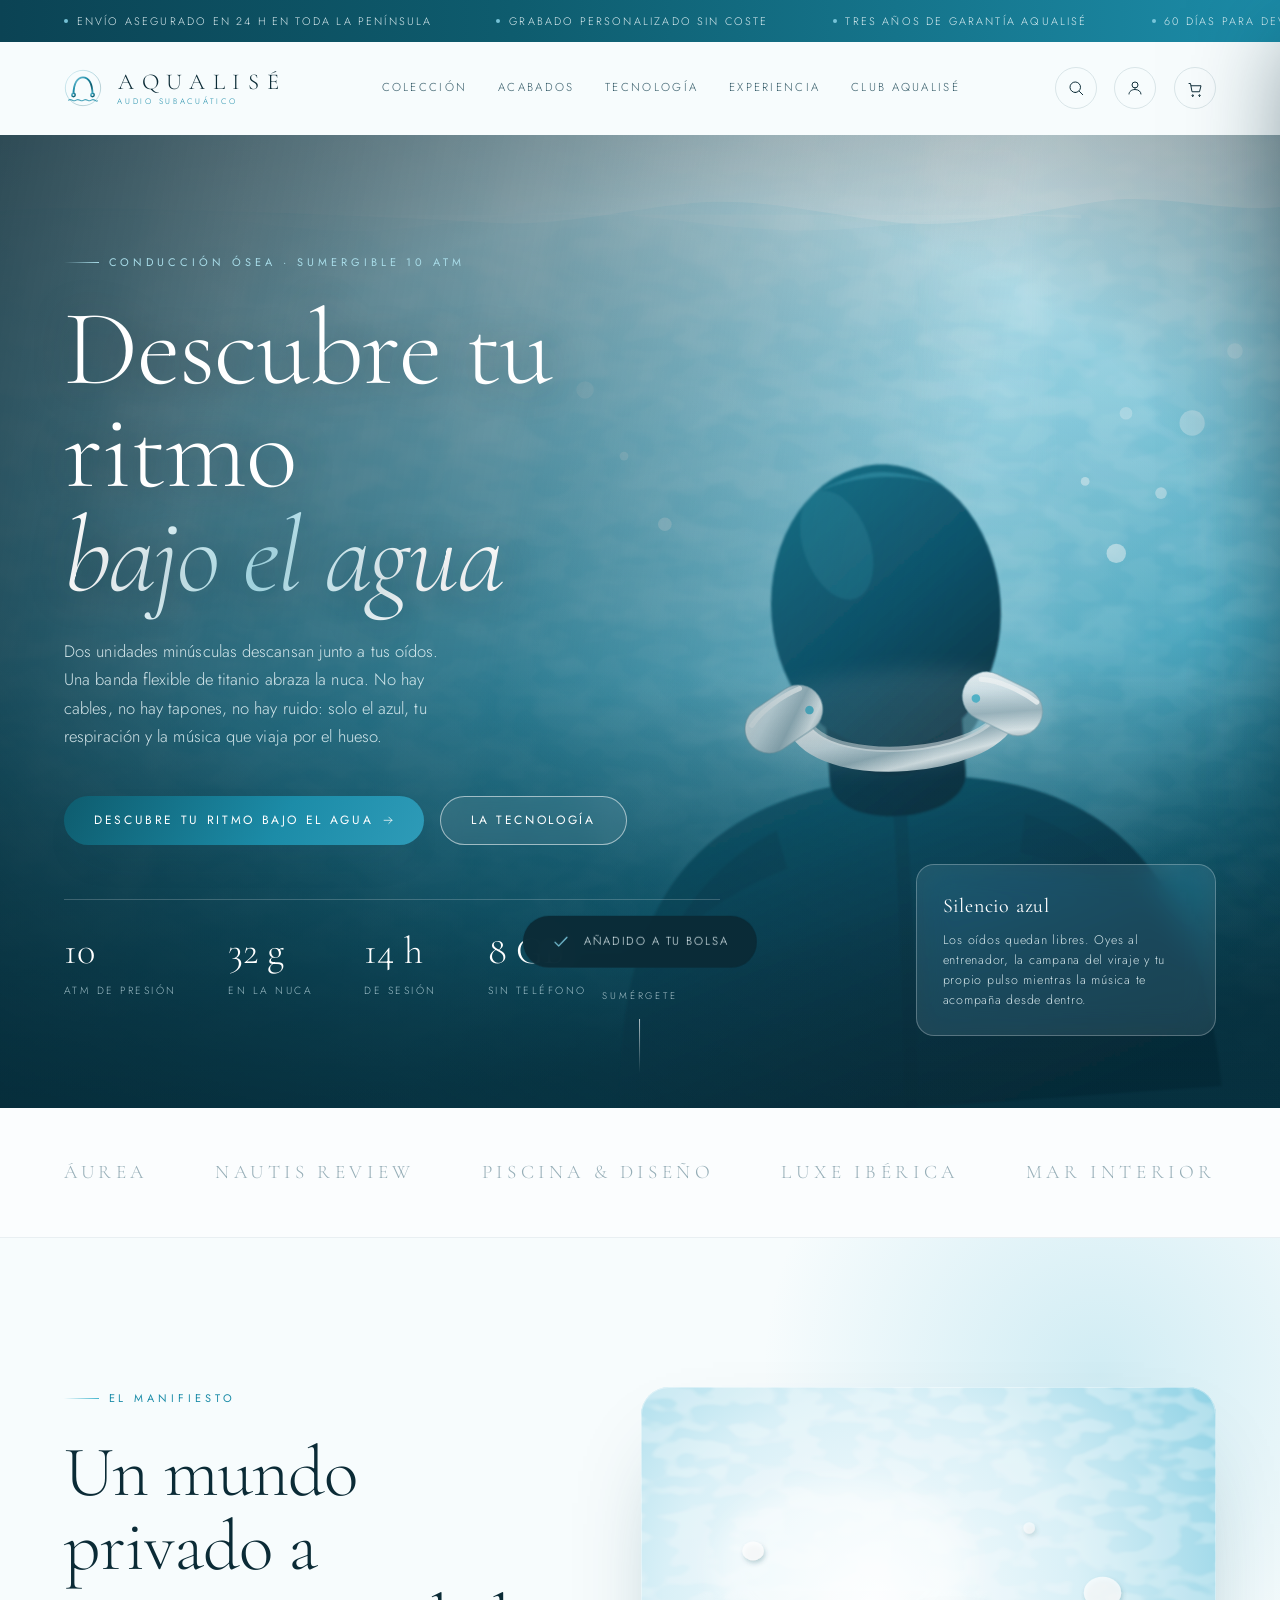
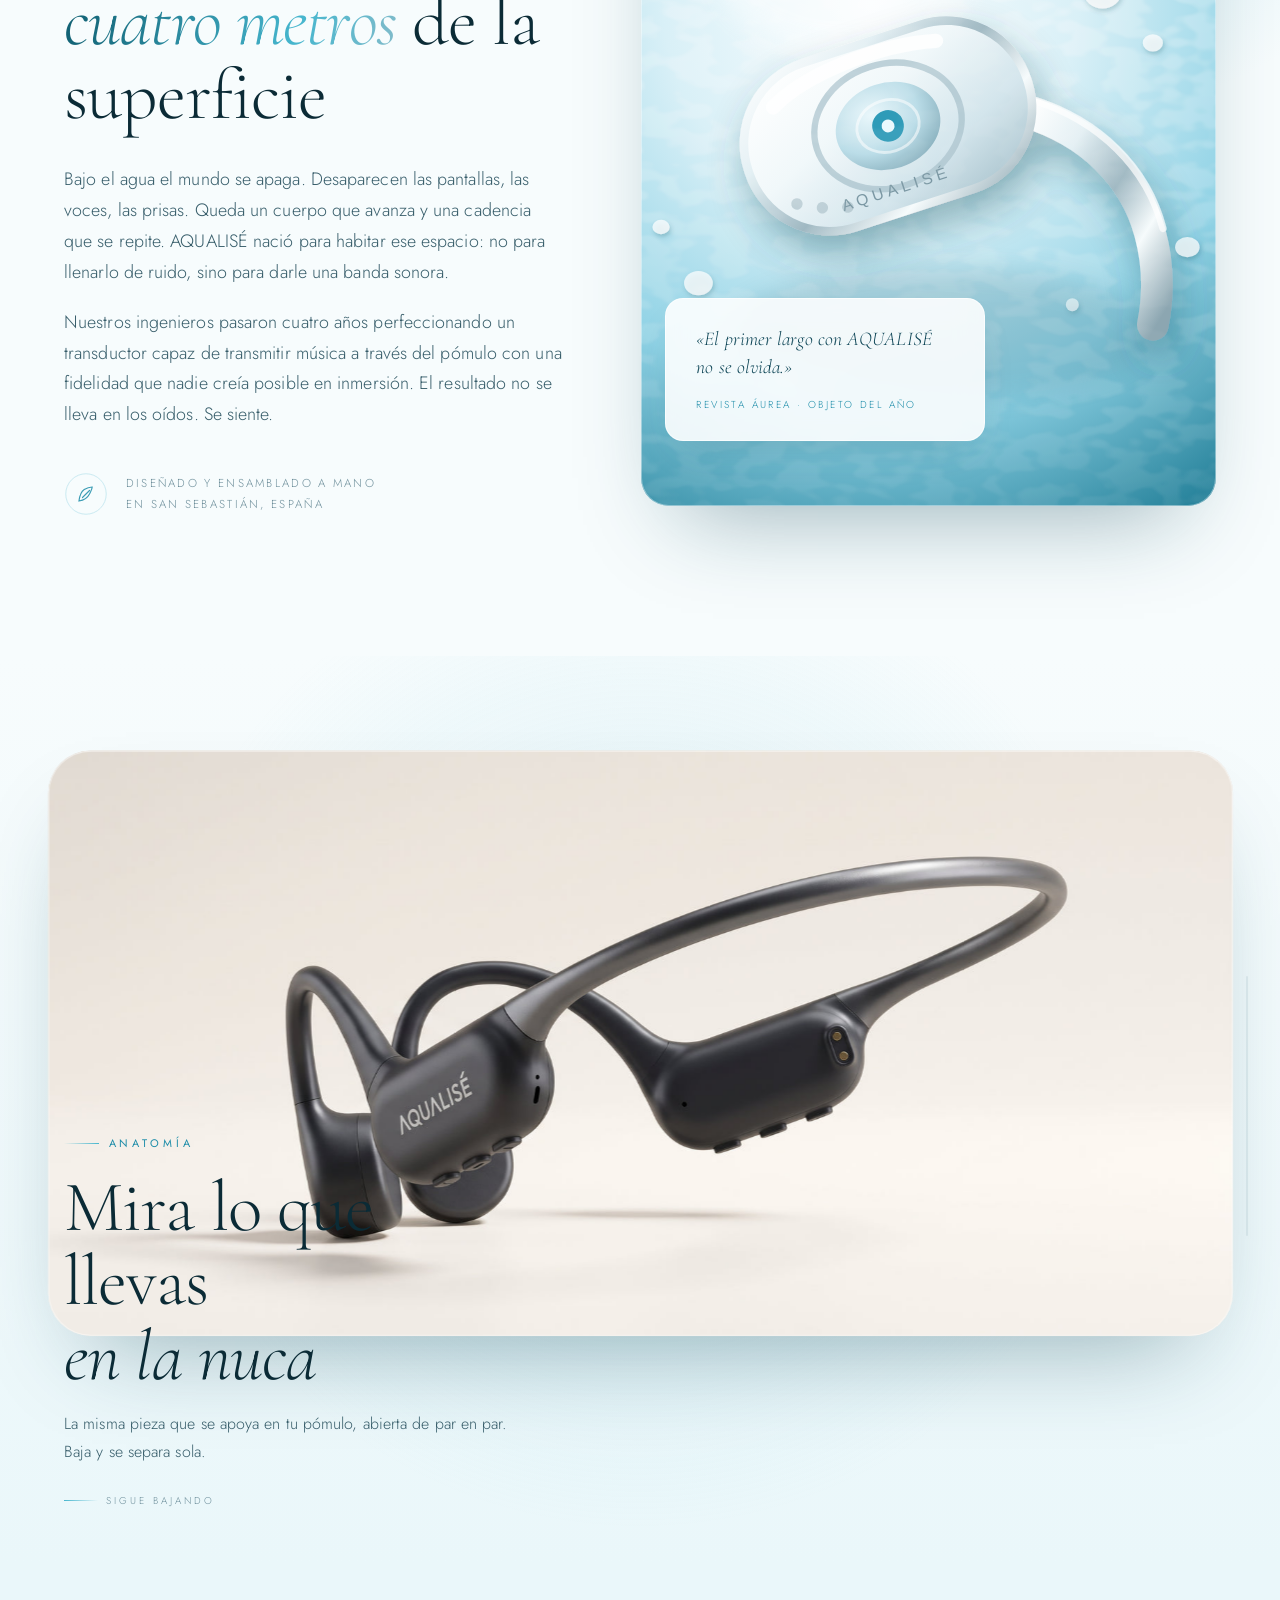
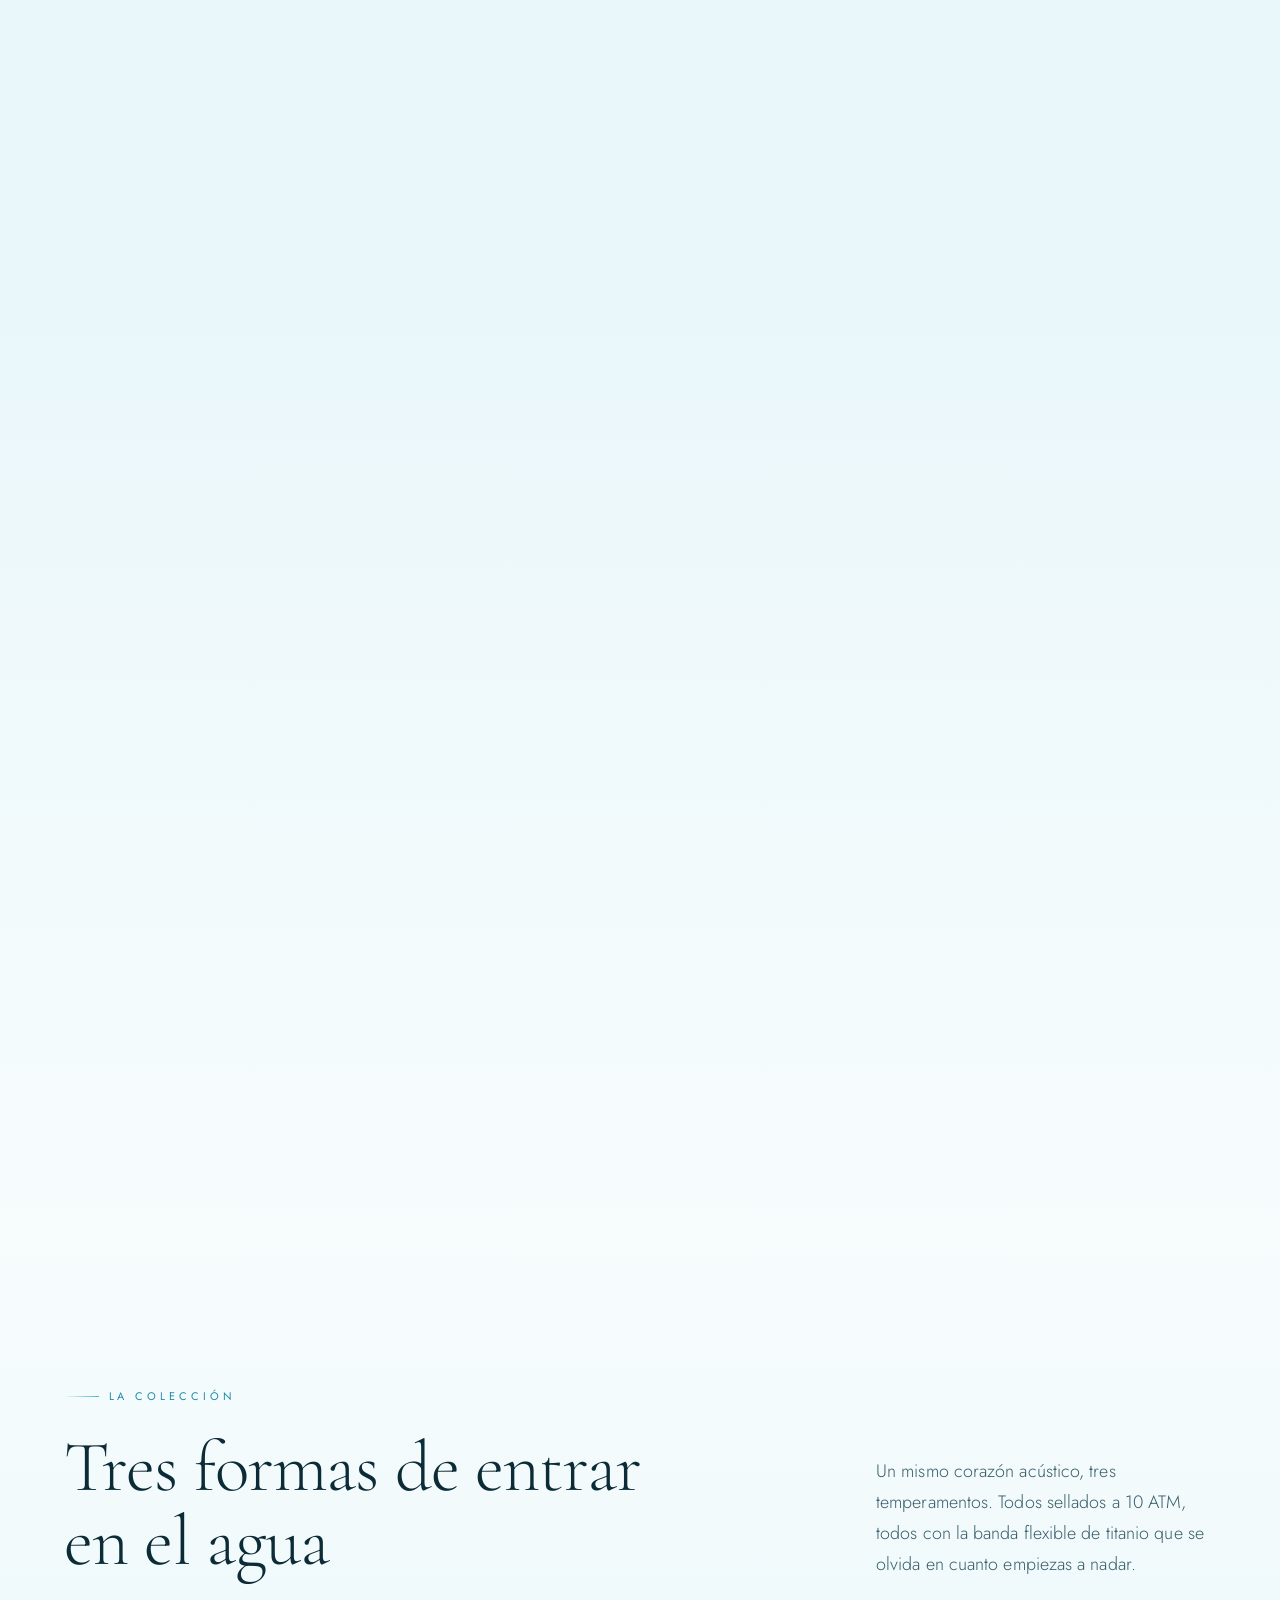
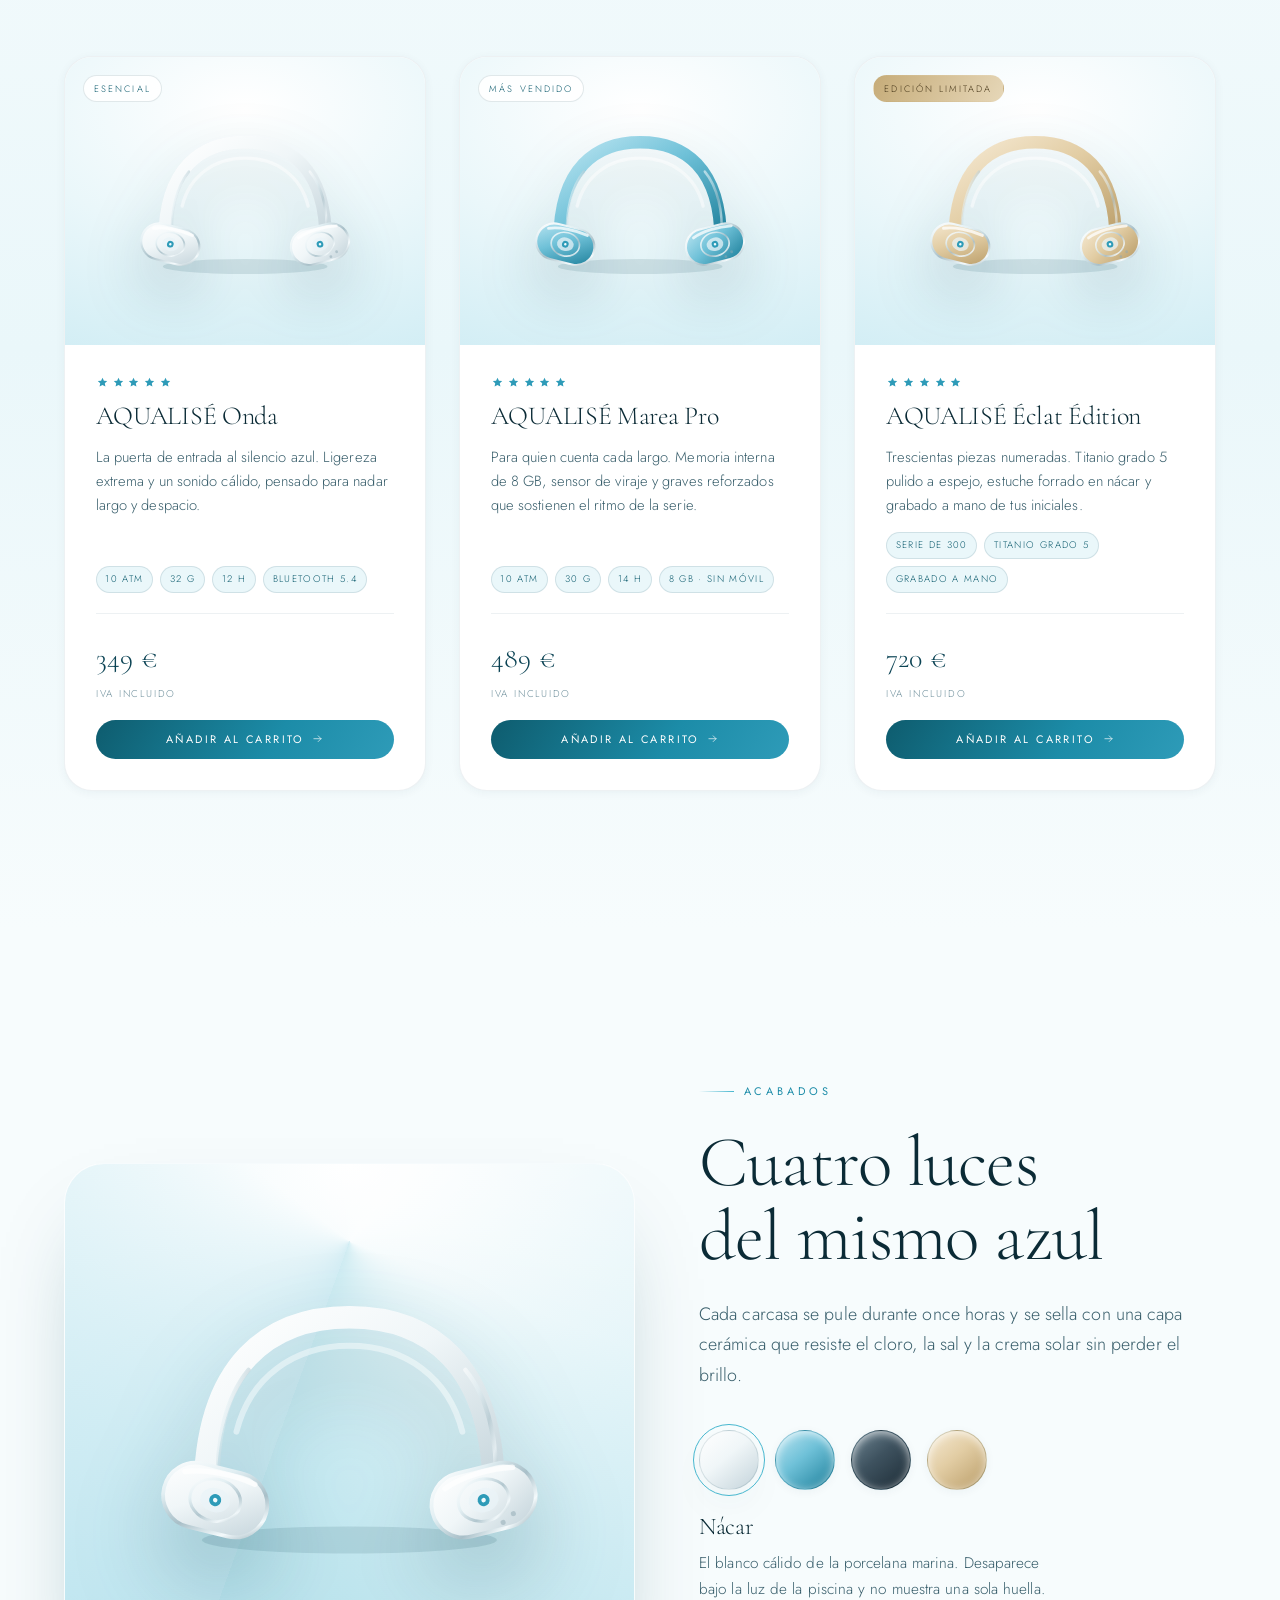
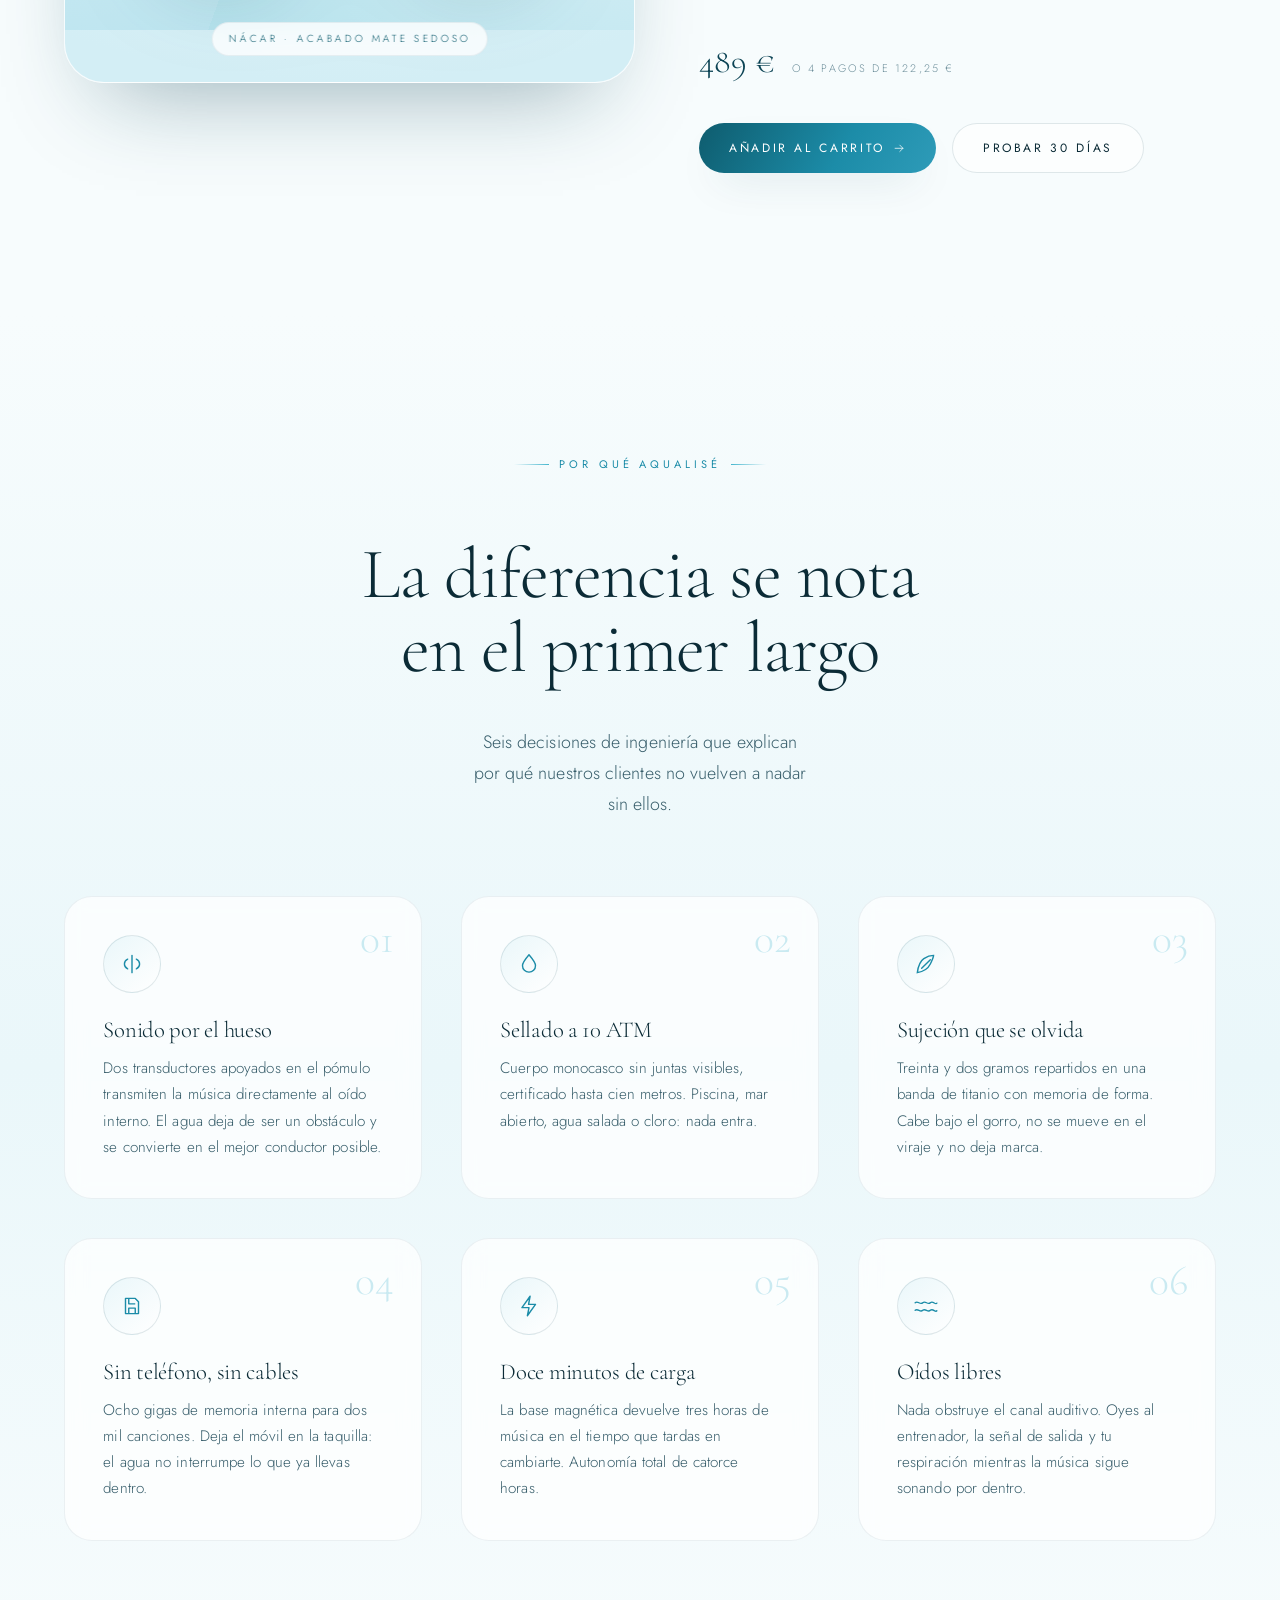
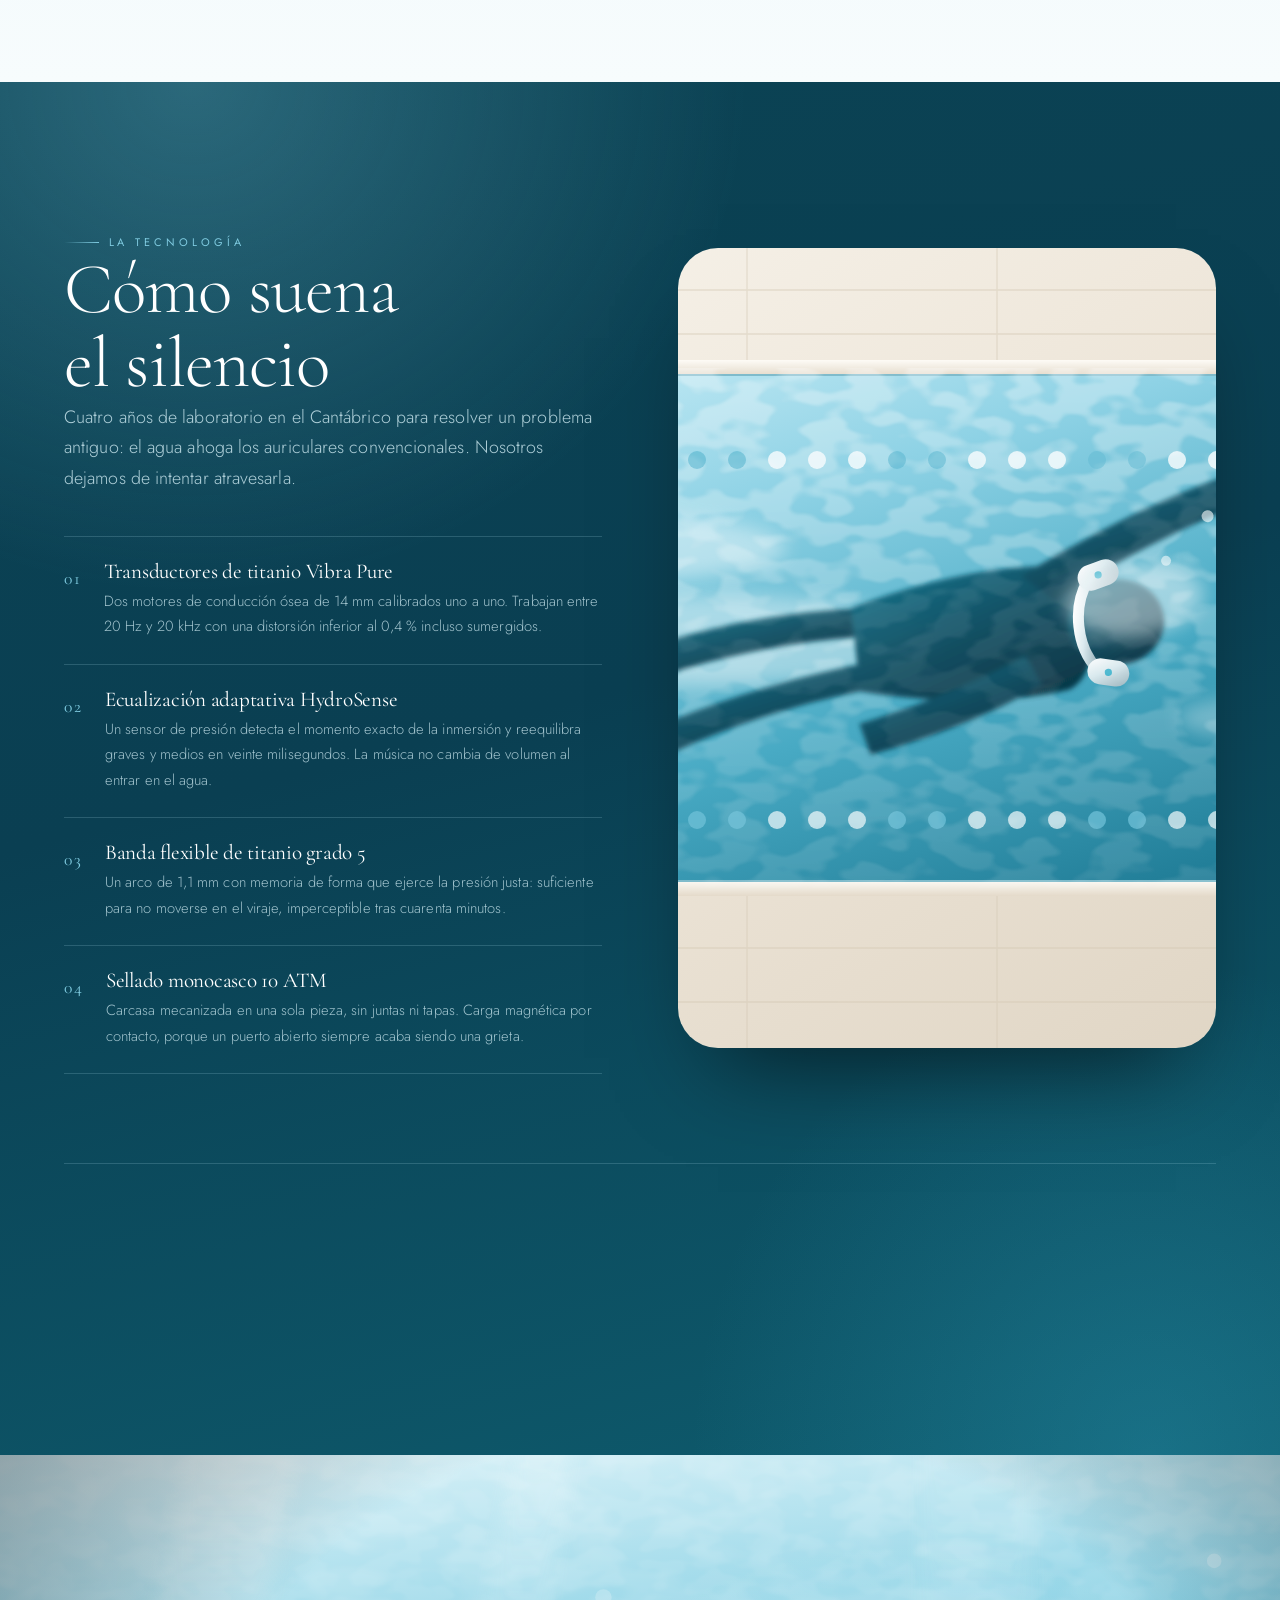
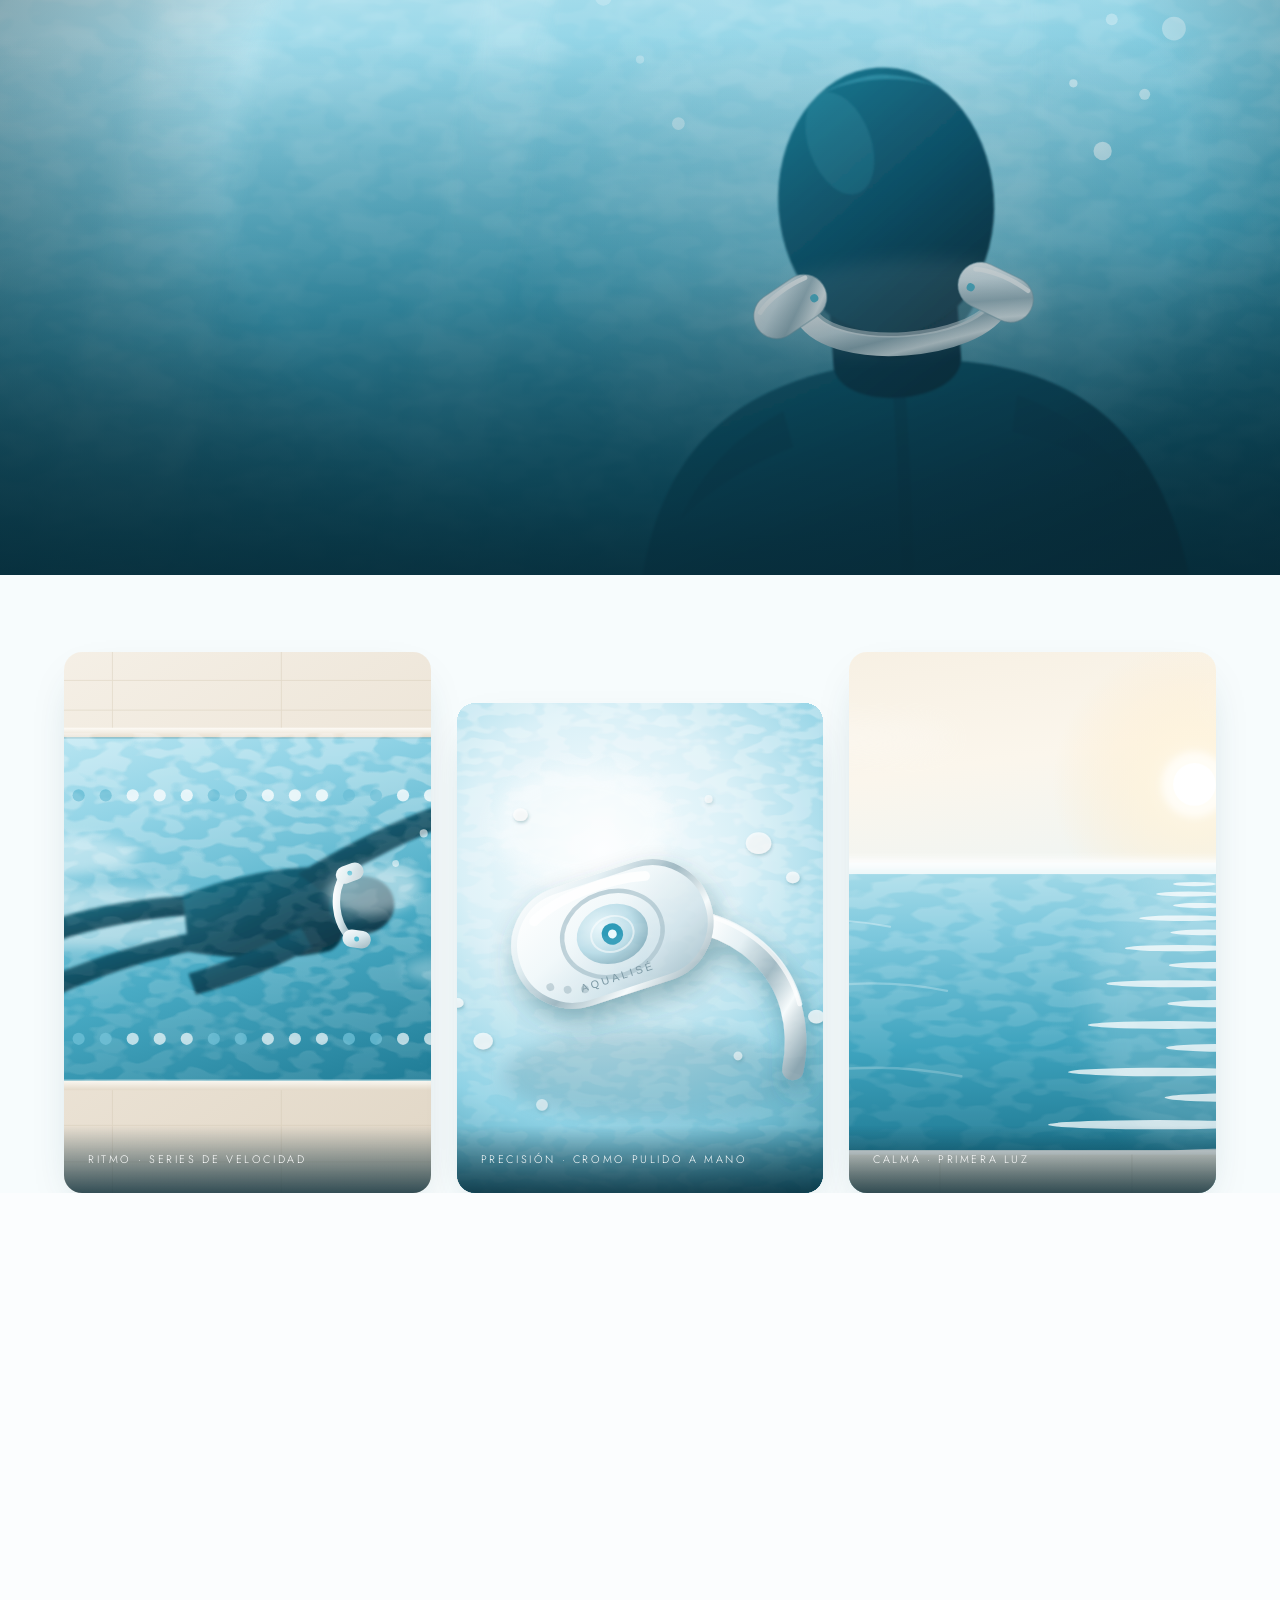
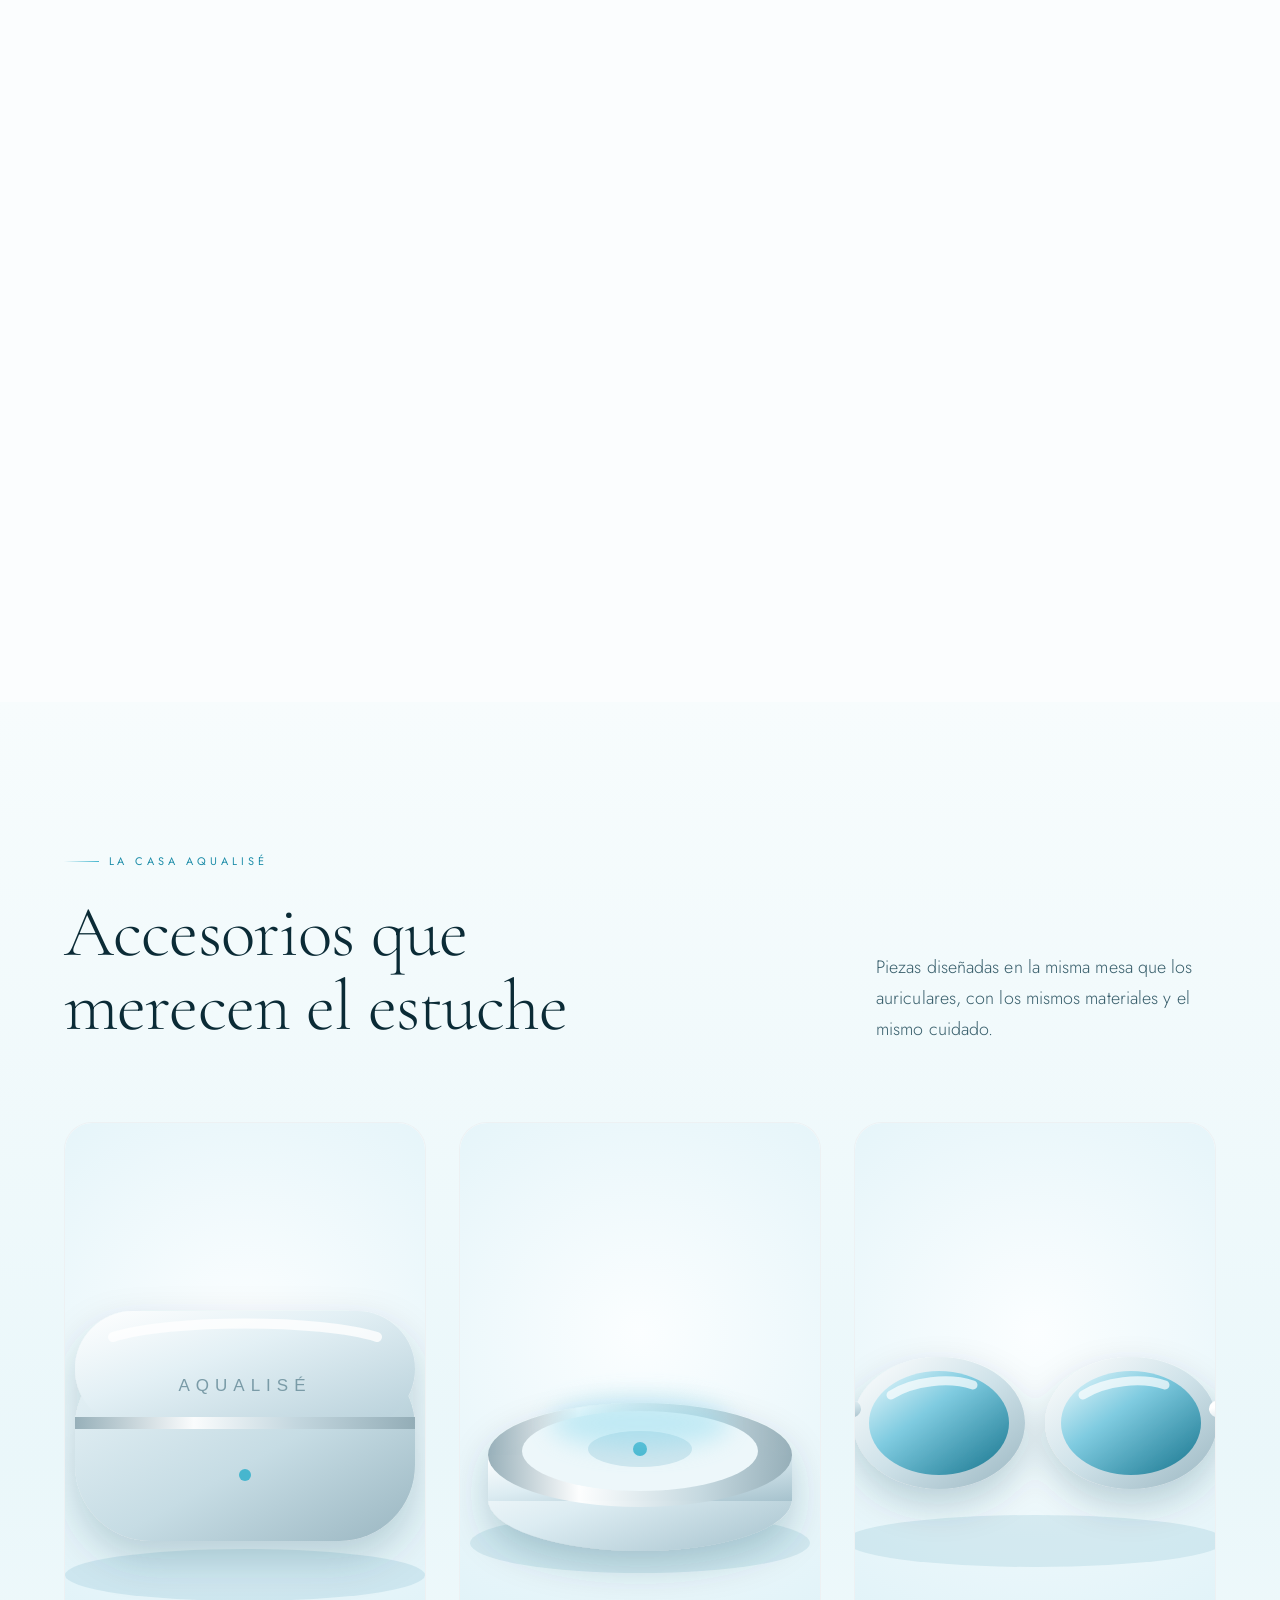
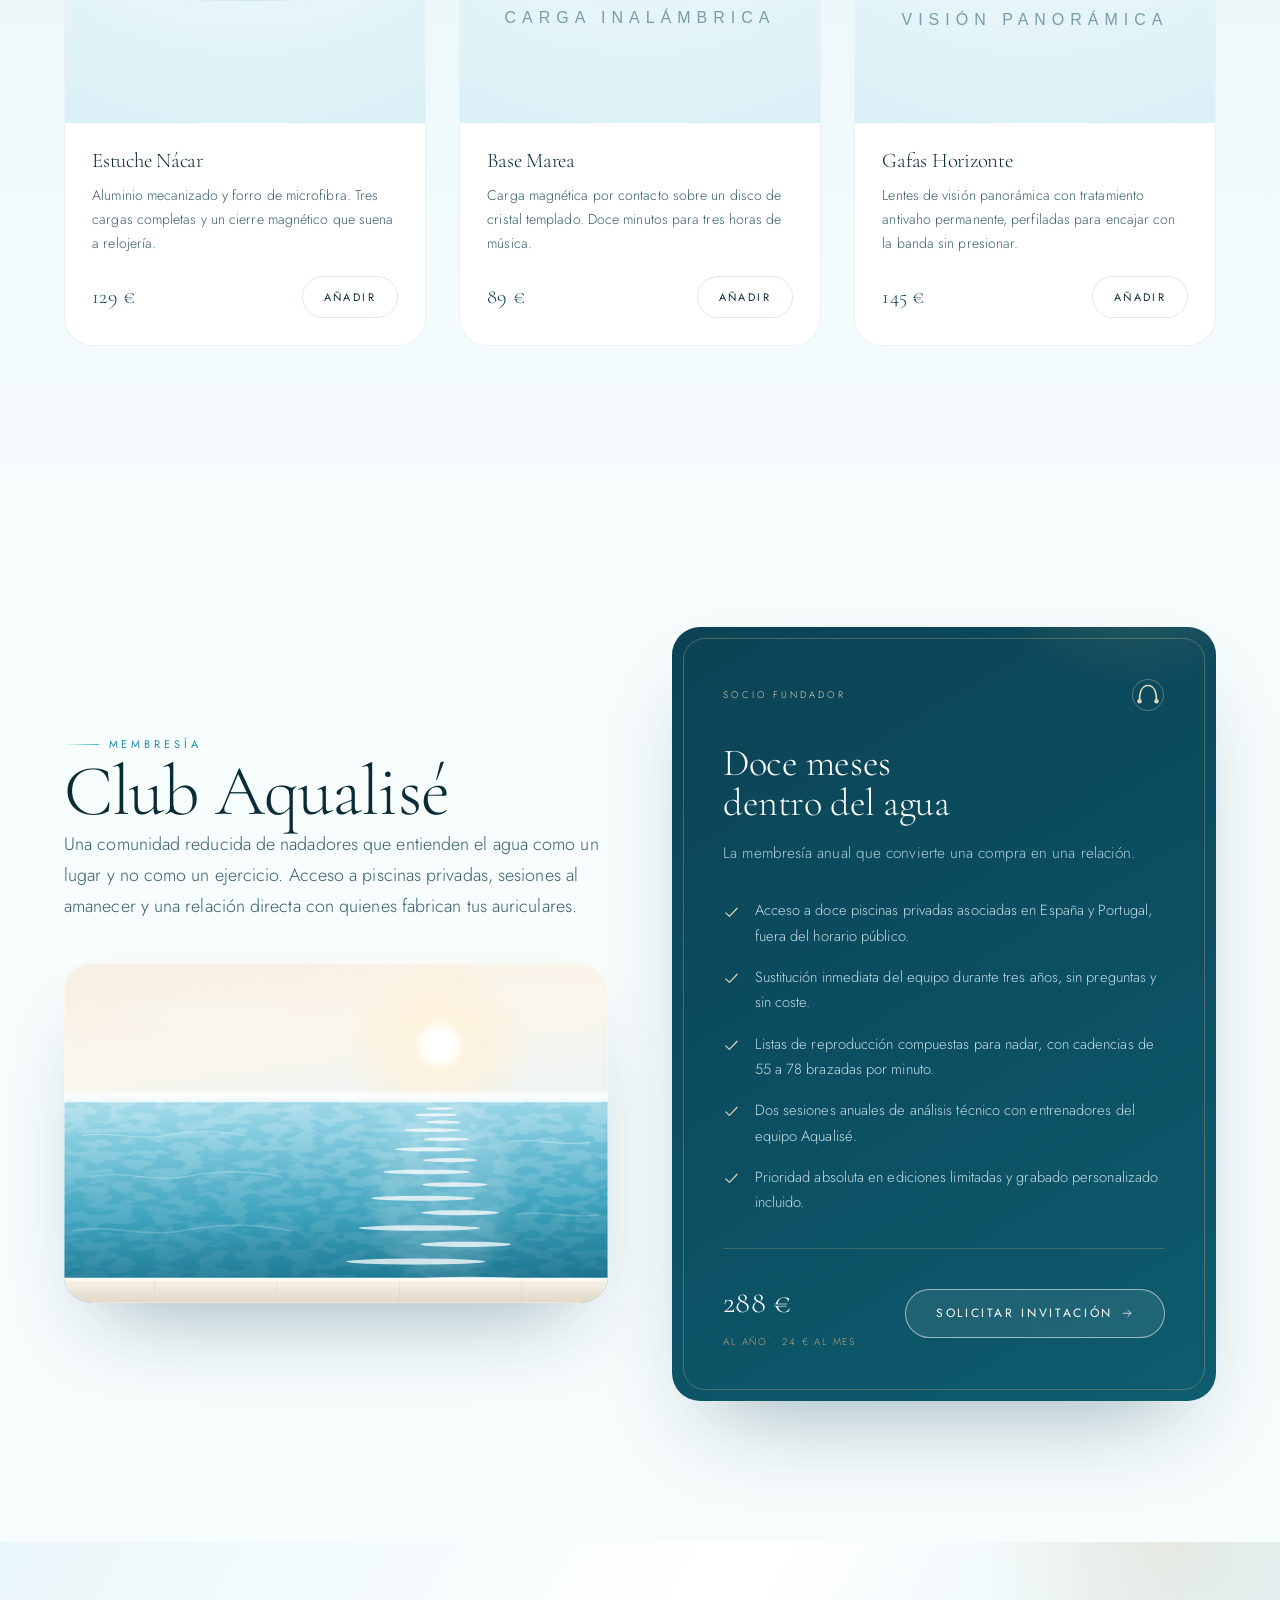
==== commit 06efb423: "Despiece con las fotos reales del producto, tras el manifiesto Se sustituye el despiece vectorial po" ====
--- a/index.html
+++ b/index.html
@@ -186,121 +186,6 @@
   <div class="hero-scroll" aria-hidden="true"><span>Sumérgete</span><i></i></div>
 </section>
 
-<!-- ========== Despiece con scroll ========== -->
-<section class="despiece" id="anatomia">
-  <div class="despiece-pista" id="despiecePista">
-    <div class="despiece-fijo">
-
-      <div class="despiece-escena">
-        <svg id="despieceSvg" viewBox="0 0 1200 760" role="img" aria-label="Despiece animado de los auriculares AQUALISÉ: carcasa, junta de sellado, transductor óseo, bobina, imán, placa, batería y carcasa interior">
-          <defs>
-            <linearGradient id="dp-cromo" x1="0" y1="0" x2="1" y2="1">
-              <stop offset="0%" stop-color="#FFFFFF"/><stop offset="32%" stop-color="#EAF4F8"/>
-              <stop offset="62%" stop-color="#BDD3DC"/><stop offset="84%" stop-color="#F7FBFC"/><stop offset="100%" stop-color="#9AB4BE"/>
-            </linearGradient>
-            <linearGradient id="dp-banda" x1="0" y1="0" x2="0.4" y2="1">
-              <stop offset="0%" stop-color="#FFFFFF"/><stop offset="26%" stop-color="#D7E8EF"/>
-              <stop offset="52%" stop-color="#8FAAB7"/><stop offset="72%" stop-color="#F2F9FB"/>
-              <stop offset="100%" stop-color="#7E9AA7"/>
-            </linearGradient>
-            <linearGradient id="dp-junta" x1="0" y1="0" x2="1" y2="1">
-              <stop offset="0%" stop-color="#8FD4E6"/><stop offset="50%" stop-color="#46B6CE"/><stop offset="100%" stop-color="#1B7E99"/>
-            </linearGradient>
-            <radialGradient id="dp-disco" cx="0.36" cy="0.3" r="0.8">
-              <stop offset="0%" stop-color="#FFFFFF"/><stop offset="45%" stop-color="#E2EFF4"/><stop offset="100%" stop-color="#A9C2CC"/>
-            </radialGradient>
-            <linearGradient id="dp-cobre" x1="0" y1="0" x2="1" y2="1">
-              <stop offset="0%" stop-color="#F0CB9A"/><stop offset="38%" stop-color="#C98F4F"/>
-              <stop offset="72%" stop-color="#9A6630"/><stop offset="100%" stop-color="#E5B77F"/>
-            </linearGradient>
-            <radialGradient id="dp-iman" cx="0.34" cy="0.28" r="0.85">
-              <stop offset="0%" stop-color="#6E8592"/><stop offset="55%" stop-color="#3B4E5A"/><stop offset="100%" stop-color="#16232C"/>
-            </radialGradient>
-            <linearGradient id="dp-placa" x1="0" y1="0" x2="1" y2="1">
-              <stop offset="0%" stop-color="#1A7075"/>
-              <stop offset="60%" stop-color="#0E4A50"/><stop offset="100%" stop-color="#07333A"/>
-            </linearGradient>
-            <linearGradient id="dp-bat" x1="0" y1="0" x2="1" y2="1">
-              <stop offset="0%" stop-color="#F4F9FB"/><stop offset="55%" stop-color="#D2E2E9"/><stop offset="100%" stop-color="#A3BAC4"/>
-            </linearGradient>
-            <linearGradient id="dp-interior" x1="0" y1="0" x2="1" y2="1">
-              <stop offset="0%" stop-color="#FFFFFF"/><stop offset="60%" stop-color="#E6F2F6"/><stop offset="100%" stop-color="#BDD3DC"/>
-            </linearGradient>
-            <filter id="dp-sombra" x="-60%" y="-60%" width="220%" height="220%">
-              <feDropShadow dx="0" dy="16" stdDeviation="16" flood-color="#0B4354" flood-opacity=".22"/>
-            </filter>
-          </defs>
-
-          <g id="despieceEscena">
-            <!-- eje del despiece -->
-            <path id="despieceEje" d="M700 486 L1460 379" stroke="#7FCBE0" stroke-width="1.6" stroke-dasharray="3 9" opacity="0" fill="none"/>
-
-            <!-- banda de titanio -->
-            <g id="despieceBanda">
-              <path d="M240 470C240 240 345 160 470 160s230 80 230 310" fill="none" stroke="#6E8D9B" stroke-width="38" stroke-linecap="round" opacity=".28"/>
-              <path d="M240 470C240 240 345 160 470 160s230 80 230 310" fill="none" stroke="url(#dp-banda)" stroke-width="34" stroke-linecap="round"/>
-              <path d="M300 300c26-70 90-110 170-110s144 40 170 110" fill="none" stroke="#FFFFFF" stroke-width="9" stroke-linecap="round" opacity=".8"/>
-              <g class="pieza-etiqueta et-h">
-                <path d="M470 150v-34" stroke="#7FCBE0" stroke-width="1.4"/>
-                <text x="470" y="100" text-anchor="middle" class="et-nombre">BANDA FLEXIBLE</text>
-                <text x="470" y="80" text-anchor="middle" class="et-detalle">Titanio grado 5 · 1,1 mm</text>
-              </g>
-            </g>
-
-            <!-- unidad izquierda -->
-            <g id="despieceIzquierda">
-              <g transform="translate(240 486) rotate(12)">
-                <rect x="-66" y="-42" width="132" height="84" rx="42" fill="url(#dp-cromo)"/>
-                <rect x="-66" y="-42" width="132" height="84" rx="42" fill="none" stroke="#9FB8C2" stroke-width="2" opacity=".6"/>
-                <ellipse rx="32" ry="26" fill="none" stroke="#9FB8C2" stroke-width="3" opacity=".6"/>
-                <circle r="8" fill="#2E9BB8"/><circle r="3" fill="#F2FBFD"/>
-                <path d="M-48-28c18-7 46-8 70-4" stroke="#FFFFFF" stroke-width="7" stroke-linecap="round" fill="none" opacity=".8"/>
-              </g>
-            </g>
-
-            <!-- unidad derecha: las ocho piezas -->
-            <g id="despiecePiezas"></g>
-          </g>
-        </svg>
-      </div>
-
-      <div class="despiece-textos">
-        <div class="despiece-bloque activo" data-fase="intro">
-          <span class="antetitulo">Anatomía</span>
-          <h2 class="titulo-1">Mira lo que llevas<br><span class="cursiva">en la nuca</span></h2>
-          <p>Ocho piezas mecanizadas para que no notes ninguna. Baja y desmóntalo.</p>
-          <span class="despiece-pista-scroll"><i></i>Sigue bajando</span>
-        </div>
-
-        <div class="despiece-bloque derecha" data-fase="1">
-          <span class="despiece-num">01</span>
-          <h3 class="titulo-2">El motor no suena.<br>Vibra.</h3>
-          <p>El transductor de 14 mm no mueve aire: mueve hueso. Apoyado en el pómulo, transmite la música directamente al oído interno, y por eso el agua deja de ser un obstáculo.</p>
-        </div>
-
-        <div class="despiece-bloque" data-fase="2">
-          <span class="despiece-num">02</span>
-          <h3 class="titulo-2">Ni una junta<br>a la vista.</h3>
-          <p>La carcasa se mecaniza en una sola pieza y se cierra contra un anillo de silicona comprimido a diez atmósferas. Sin tapas, sin puertos, sin grietas por donde entre el cloro.</p>
-        </div>
-
-        <div class="despiece-bloque derecha" data-fase="3">
-          <span class="despiece-num">03</span>
-          <h3 class="titulo-2">Todo cabe en<br>treinta y dos gramos.</h3>
-          <p>Imán de neodimio, placa HydroSense, batería de catorce horas y carga magnética por contacto. Repartido en una banda de titanio que se olvida en cuanto empiezas a nadar.</p>
-        </div>
-
-        <div class="despiece-bloque centrado" data-fase="final">
-          <h2 class="titulo-1">Y vuelve a ser<br><span class="cursiva brillo">una sola pieza</span></h2>
-          <a href="#coleccion" class="btn btn-primario"><span>Añadir al carrito</span><svg aria-hidden="true"><use href="#i-flecha"/></svg></a>
-        </div>
-      </div>
-
-      <div class="despiece-barra" aria-hidden="true"><i id="despieceBarra"></i></div>
-    </div>
-  </div>
-</section>
-
 <!-- ========== Prensa ========== -->
 <section class="prensa">
   <div class="contenedor prensa-fila revelar">
@@ -329,6 +214,68 @@
         <p>«El primer largo con AQUALISÉ no se olvida.»</p>
         <cite>Revista Áurea · Objeto del año</cite>
       </figure>
+    </div>
+  </div>
+</section>
+
+<!-- ========== Despiece con scroll ========== -->
+<section class="despiece" id="anatomia">
+  <div class="despiece-pista" id="despiecePista">
+    <div class="despiece-fijo">
+
+      <div class="despiece-escena">
+        <div class="despiece-marco" id="despieceMarco">
+          <div class="despiece-lamina">
+          <img class="despiece-foto" id="fotoMontado" src="assets/img/producto-montado.jpg" alt="AQUALISÉ Titanio Nocturno montado, vista de tres cuartos" width="1700" height="859" loading="lazy">
+          <img class="despiece-foto abierta" id="fotoDespiece" src="assets/img/producto-despiece.jpg" alt="Despiece del AQUALISÉ Titanio Nocturno: banda, carcasas, placa, batería, transductor con su bobina de cobre y tapas" width="1456" height="720" loading="lazy">
+          </div>
+
+          <svg class="despiece-guias" id="despieceGuias" viewBox="0 0 100 100" preserveAspectRatio="none" aria-hidden="true">
+            <line x1="59.5" y1="8" x2="69" y2="23"/>
+            <line x1="30.5" y1="12.5" x2="38" y2="54"/>
+            <line x1="66" y1="86" x2="76" y2="53"/>
+            <line x1="89" y1="23" x2="90" y2="51"/>
+          </svg>
+
+          <span class="despiece-punto" data-i="0"></span>
+          <span class="despiece-punto" data-i="1"></span>
+          <span class="despiece-punto" data-i="2"></span>
+          <span class="despiece-punto" data-i="3"></span>
+
+          <div class="despiece-nota" data-i="0"><b>Banda flexible</b><span>Se abre por la nuca</span></div>
+          <div class="despiece-nota" data-i="1"><b>Placa y batería</b><span>Alojadas en el brazo</span></div>
+          <div class="despiece-nota" data-i="2"><b>Transductor</b><span>Bobina de cobre e imanes</span></div>
+          <div class="despiece-nota" data-i="3"><b>Tapa sellada</b><span>Cierra la cápsula</span></div>
+        </div>
+      </div>
+
+      <div class="despiece-textos">
+        <div class="despiece-bloque activo" data-fase="intro">
+          <span class="antetitulo">Anatomía</span>
+          <h2 class="titulo-1">Mira lo que llevas<br><span class="cursiva">en la nuca</span></h2>
+          <p>La misma pieza que se apoya en tu pómulo, abierta de par en par. Baja y se separa sola.</p>
+          <span class="despiece-pista-scroll"><i></i>Sigue bajando</span>
+        </div>
+
+        <div class="despiece-bloque derecha" data-fase="1">
+          <span class="despiece-num">01</span>
+          <h3 class="titulo-2">Una foto<br>no lo cuenta.</h3>
+          <p>Montado son una banda y dos cápsulas. Abierto aparece la placa, la batería, el transductor y las juntas que cierran cada cápsula contra el agua.</p>
+        </div>
+
+        <div class="despiece-bloque" data-fase="2">
+          <span class="despiece-num">02</span>
+          <h3 class="titulo-2">Cada pieza,<br>señalada.</h3>
+          <p>La banda que abraza la nuca, la placa y la batería alojadas en el brazo, el transductor con su bobina de cobre y la tapa que sella la cápsula.</p>
+        </div>
+
+        <div class="despiece-bloque" data-fase="final">
+          <h2 class="titulo-1">Todo esto cabe<br><span class="cursiva brillo">en la nuca</span></h2>
+          <a href="#coleccion" class="btn btn-primario"><span>Ver la colección</span><svg aria-hidden="true"><use href="#i-flecha"/></svg></a>
+        </div>
+      </div>
+
+      <div class="despiece-barra" aria-hidden="true"><i id="despieceBarra"></i></div>
     </div>
   </div>
 </section>
--- a/assets/css/aqualise.css
+++ b/assets/css/aqualise.css
@@ -714,52 +714,72 @@
 .hero-fondo{will-change:transform;}
 
 /* ---------- 30. Despiece con scroll ---------- */
-.despiece{position:relative;background:linear-gradient(180deg,var(--espuma) 0%,var(--aqua-50) 30%,#FFFFFF 62%,var(--aqua-50) 100%);}
-.despiece-pista{position:relative;height:520vh;}
-.despiece-fijo{position:sticky;top:0;height:100vh;overflow:hidden;display:grid;place-items:center;}
-.despiece-fijo::before{content:"";position:absolute;width:min(1080px,116vw);aspect-ratio:1;border-radius:50%;background:radial-gradient(circle,rgba(168,220,232,.44),transparent 64%);pointer-events:none;}
-.despiece-escena{position:relative;z-index:2;width:min(1260px,96vw);}
-#despieceSvg{display:block;width:100%;height:auto;overflow:visible;}
-#despieceEscena{filter:drop-shadow(0 18px 24px rgba(11,67,84,.18));}
-.pieza-etiqueta{opacity:0;}
-.pieza-etiqueta path{stroke:var(--aqua-300);stroke-width:1.4;}
-.et-v{display:none;}
-.et-nombre{font-family:var(--sans);font-size:19px;font-weight:400;letter-spacing:.2em;fill:var(--aqua-800);}
-.et-detalle{font-family:var(--sans);font-size:16px;font-weight:300;letter-spacing:.05em;fill:var(--tinta-tenue);}
-.despiece-textos{position:absolute;inset:0;z-index:3;pointer-events:none;}
-.despiece-bloque{position:absolute;left:var(--gutter);bottom:clamp(2.4rem,8vh,5.5rem);width:min(29rem,74vw);opacity:0;transform:translateY(28px);transition:opacity .8s var(--ease),transform .8s var(--ease);}
-.despiece-bloque.derecha{left:auto;right:var(--gutter);text-align:right;}
-.despiece-bloque.centrado{left:50%;right:auto;width:min(34rem,86vw);text-align:center;transform:translate(-50%,28px);}
-.despiece-bloque.activo{opacity:1;transform:none;pointer-events:auto;}
-.despiece-bloque.centrado.activo{transform:translate(-50%,0);}
-.despiece-bloque h2,.despiece-bloque h3{margin:1.1rem 0 1.05rem;}
+.despiece{position:relative;background:linear-gradient(180deg,var(--espuma) 0%,var(--aqua-50) 24%,var(--aqua-50) 76%,var(--espuma) 100%);}
+.despiece-pista{position:relative;height:420vh;}
+.despiece-fijo{position:sticky;top:0;height:100vh;overflow:hidden;display:grid;grid-template-rows:1fr auto;align-items:center;padding:clamp(5.5rem,11vh,7.5rem) var(--gutter) clamp(1.6rem,5vh,3rem);}
+.despiece-fijo::before{content:"";position:absolute;left:50%;top:42%;transform:translate(-50%,-50%);width:min(1060px,116vw);aspect-ratio:1;border-radius:50%;background:radial-gradient(circle,rgba(168,220,232,.34),transparent 66%);pointer-events:none;}
+.despiece-escena{position:relative;z-index:1;display:grid;place-items:center;min-height:0;}
+.despiece-marco{position:relative;width:min(100%,1160px,calc((100vh - 22rem) * 2.02));aspect-ratio:1456/720;margin-inline:auto;transform-origin:50% 48%;will-change:transform;}
+.despiece-lamina{position:absolute;inset:0;border-radius:var(--r-xl);overflow:hidden;background:linear-gradient(168deg,#E4DDD5 0%,#EFEAE3 56%,#ECE6DF 100%);box-shadow:var(--sombra-l);}
+.despiece-lamina::after{content:"";position:absolute;inset:0;border-radius:inherit;border:1px solid rgba(255,255,255,.5);pointer-events:none;}
+.despiece-foto{position:absolute;inset:0;width:100%;height:100%;object-fit:cover;}
+.despiece-foto.abierta{opacity:0;}
+.despiece-guias{position:absolute;inset:0;width:100%;height:100%;pointer-events:none;}
+.despiece-guias line{stroke:var(--aqua-500);stroke-width:1;vector-effect:non-scaling-stroke;opacity:0;}
+.despiece-punto{position:absolute;left:var(--x);top:var(--y);width:7px;height:7px;margin:-3.5px 0 0 -3.5px;border-radius:50%;background:var(--aqua-500);opacity:0;pointer-events:none;}
+.despiece-punto::after{content:"";position:absolute;inset:-6px;border-radius:50%;border:1px solid var(--aqua-400);opacity:.45;}
+.despiece-nota{position:absolute;left:var(--x);top:var(--y);transform:translateY(-50%);opacity:0;pointer-events:none;max-width:10.5rem;}
+.despiece-nota b{display:block;font-family:var(--sans);font-size:clamp(.56rem,.92vw,.7rem);font-weight:400;letter-spacing:.2em;text-transform:uppercase;color:var(--aqua-800);line-height:1.4;}
+.despiece-nota span{display:block;margin-top:.32em;font-size:clamp(.58rem,.9vw,.7rem);color:var(--tinta-tenue);letter-spacing:.03em;line-height:1.4;}
+.despiece-punto[data-i="0"]{--x:69%;--y:23%;}
+.despiece-punto[data-i="1"]{--x:38%;--y:54%;}
+.despiece-punto[data-i="2"]{--x:76%;--y:53%;}
+.despiece-punto[data-i="3"]{--x:90%;--y:51%;}
+.despiece-nota[data-i="0"]{--x:56%;--y:6%;}
+.despiece-nota[data-i="1"]{--x:27%;--y:10%;}
+.despiece-nota[data-i="2"]{--x:62%;--y:86%;}
+.despiece-nota[data-i="3"]{--x:86%;--y:23%;}
+
+.despiece-textos{position:relative;z-index:3;min-height:clamp(9rem,20vh,12.5rem);}
+.despiece-bloque{position:absolute;inset:auto auto 0 0;width:min(29rem,74vw);opacity:0;transform:translateY(26px);transition:opacity .75s var(--ease),transform .75s var(--ease);}
+.despiece-bloque.derecha{left:auto;right:0;text-align:right;}
+.despiece-bloque.activo{opacity:1;transform:none;}
+.despiece-bloque h2,.despiece-bloque h3{margin:1.05rem 0 1rem;}
 .despiece-bloque p{color:var(--tinta-suave);font-size:1rem;}
-.despiece-bloque .btn{margin-top:2.1rem;}
+.despiece-bloque .btn{margin-top:1.9rem;}
 .despiece-num{font-family:var(--serif);font-size:1.15rem;letter-spacing:.3em;color:var(--aqua-500);}
-.despiece-pista-scroll{display:inline-flex;align-items:center;gap:.8em;margin-top:1.8rem;font-size:.62rem;letter-spacing:.3em;text-transform:uppercase;color:var(--tinta-tenue);}
+.despiece-pista-scroll{display:inline-flex;align-items:center;gap:.8em;margin-top:1.7rem;font-size:.62rem;letter-spacing:.3em;text-transform:uppercase;color:var(--tinta-tenue);}
 .despiece-pista-scroll i{width:34px;height:1px;background:linear-gradient(90deg,var(--aqua-400),transparent);}
-.despiece-barra{position:absolute;right:calc(var(--gutter) / 2);top:50%;transform:translateY(-50%);width:2px;height:min(280px,34vh);background:var(--linea-suave);border-radius:2px;z-index:4;overflow:hidden;}
+.despiece-barra{position:absolute;right:calc(var(--gutter) / 2);top:50%;transform:translateY(-50%);width:2px;height:min(260px,32vh);background:var(--linea-suave);border-radius:2px;z-index:4;overflow:hidden;}
 .despiece-barra i{display:block;width:100%;height:0%;background:linear-gradient(180deg,var(--aqua-400),var(--aqua-800));border-radius:2px;}
 
 @media (max-width:900px){
-  .despiece-pista{height:460vh;}
-  .despiece-escena{width:calc(100vw - 2rem);transform:none;}
-  .despiece-fijo::after{content:"";position:absolute;left:0;right:0;bottom:0;height:54%;z-index:2;pointer-events:none;background:linear-gradient(180deg,rgba(247,252,253,0),rgba(247,252,253,.9) 38%,var(--espuma) 70%);}
-  .et-h{display:none;}
-  .et-v{display:block;}
-  .despiece-bloque,.despiece-bloque.derecha{left:var(--gutter);right:var(--gutter);width:auto;text-align:left;}
-  .despiece-bloque.centrado{left:var(--gutter);right:var(--gutter);width:auto;transform:translateY(28px);text-align:left;}
-  .despiece-bloque.centrado.activo{transform:none;}
+  .despiece-pista{height:400vh;}
+  .despiece-fijo{padding-inline:var(--gutter);}
+  .despiece-fijo::after{content:"";position:absolute;left:0;right:0;bottom:0;height:48%;z-index:2;pointer-events:none;background:linear-gradient(180deg,rgba(234,247,250,0),rgba(234,247,250,.92) 40%,var(--aqua-50) 72%);}
+  .despiece-marco{width:min(100%,calc((100vh - 26rem) * 2.02));}
+  .despiece-bloque,.despiece-bloque.derecha{left:0;right:0;width:auto;text-align:left;}
   .despiece-barra{display:none;}
-  .et-nombre{font-size:21px;}
-  .et-detalle{font-size:18px;}
-}
-
+}
+@media (max-width:640px){
+  .despiece-nota[data-i="1"]{display:none;}
+  .despiece-nota{max-width:6.6rem;}
+  .despiece-nota b{font-size:.55rem;letter-spacing:.13em;}
+  .despiece-nota span{font-size:.55rem;}
+  .despiece-nota[data-i="0"]{--x:44%;--y:-6%;}
+  .despiece-nota[data-i="2"]{--x:54%;--y:104%;}
+  .despiece-nota[data-i="3"]{left:auto;right:0;--y:16%;text-align:right;}
+}
 @media (prefers-reduced-motion:reduce){
   .despiece-pista{height:auto;}
-  .despiece-fijo{position:static;height:auto;padding-block:var(--seccion);display:block;}
-  .despiece-textos{position:static;}
-  .despiece-bloque,.despiece-bloque.derecha,.despiece-bloque.centrado{position:static;opacity:1;transform:none;width:auto;margin-top:2.4rem;text-align:left;}
-  .pieza-etiqueta{opacity:1;}
+  .despiece-fijo{position:static;height:auto;display:block;padding-block:var(--seccion);}
+  .despiece-fijo::after{display:none;}
+  .despiece-foto{position:relative;}
+  .despiece-foto.abierta{opacity:1;}
+  .despiece-marco{aspect-ratio:auto;transform:none;max-height:none;}
+  .despiece-guias,.despiece-punto{display:none;}
+  .despiece-nota{position:static;opacity:1;transform:none;display:inline-block;max-width:none;margin:0 1.4rem .9rem 0;}
+  .despiece-textos{min-height:0;}
+  .despiece-bloque,.despiece-bloque.derecha{position:static;opacity:1;transform:none;width:auto;margin-top:2.4rem;text-align:left;}
   .despiece-barra{display:none;}
 }
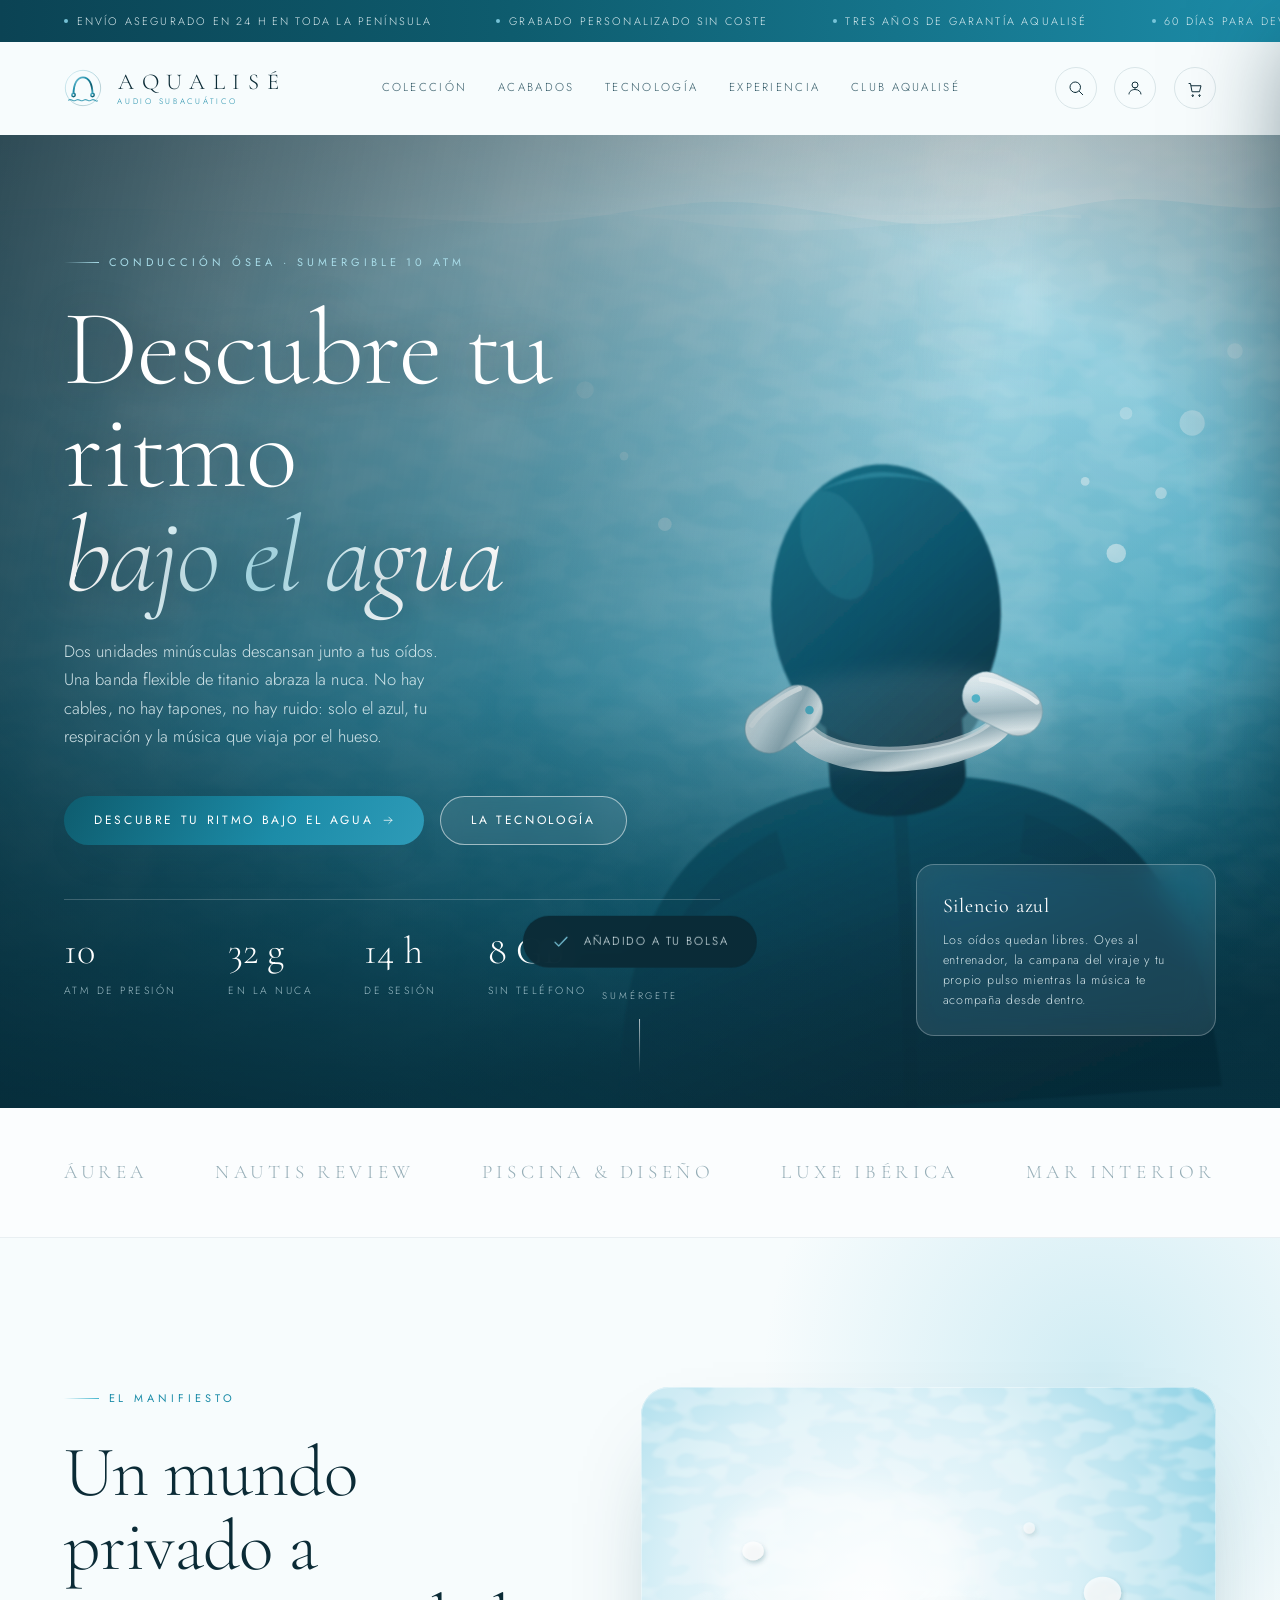
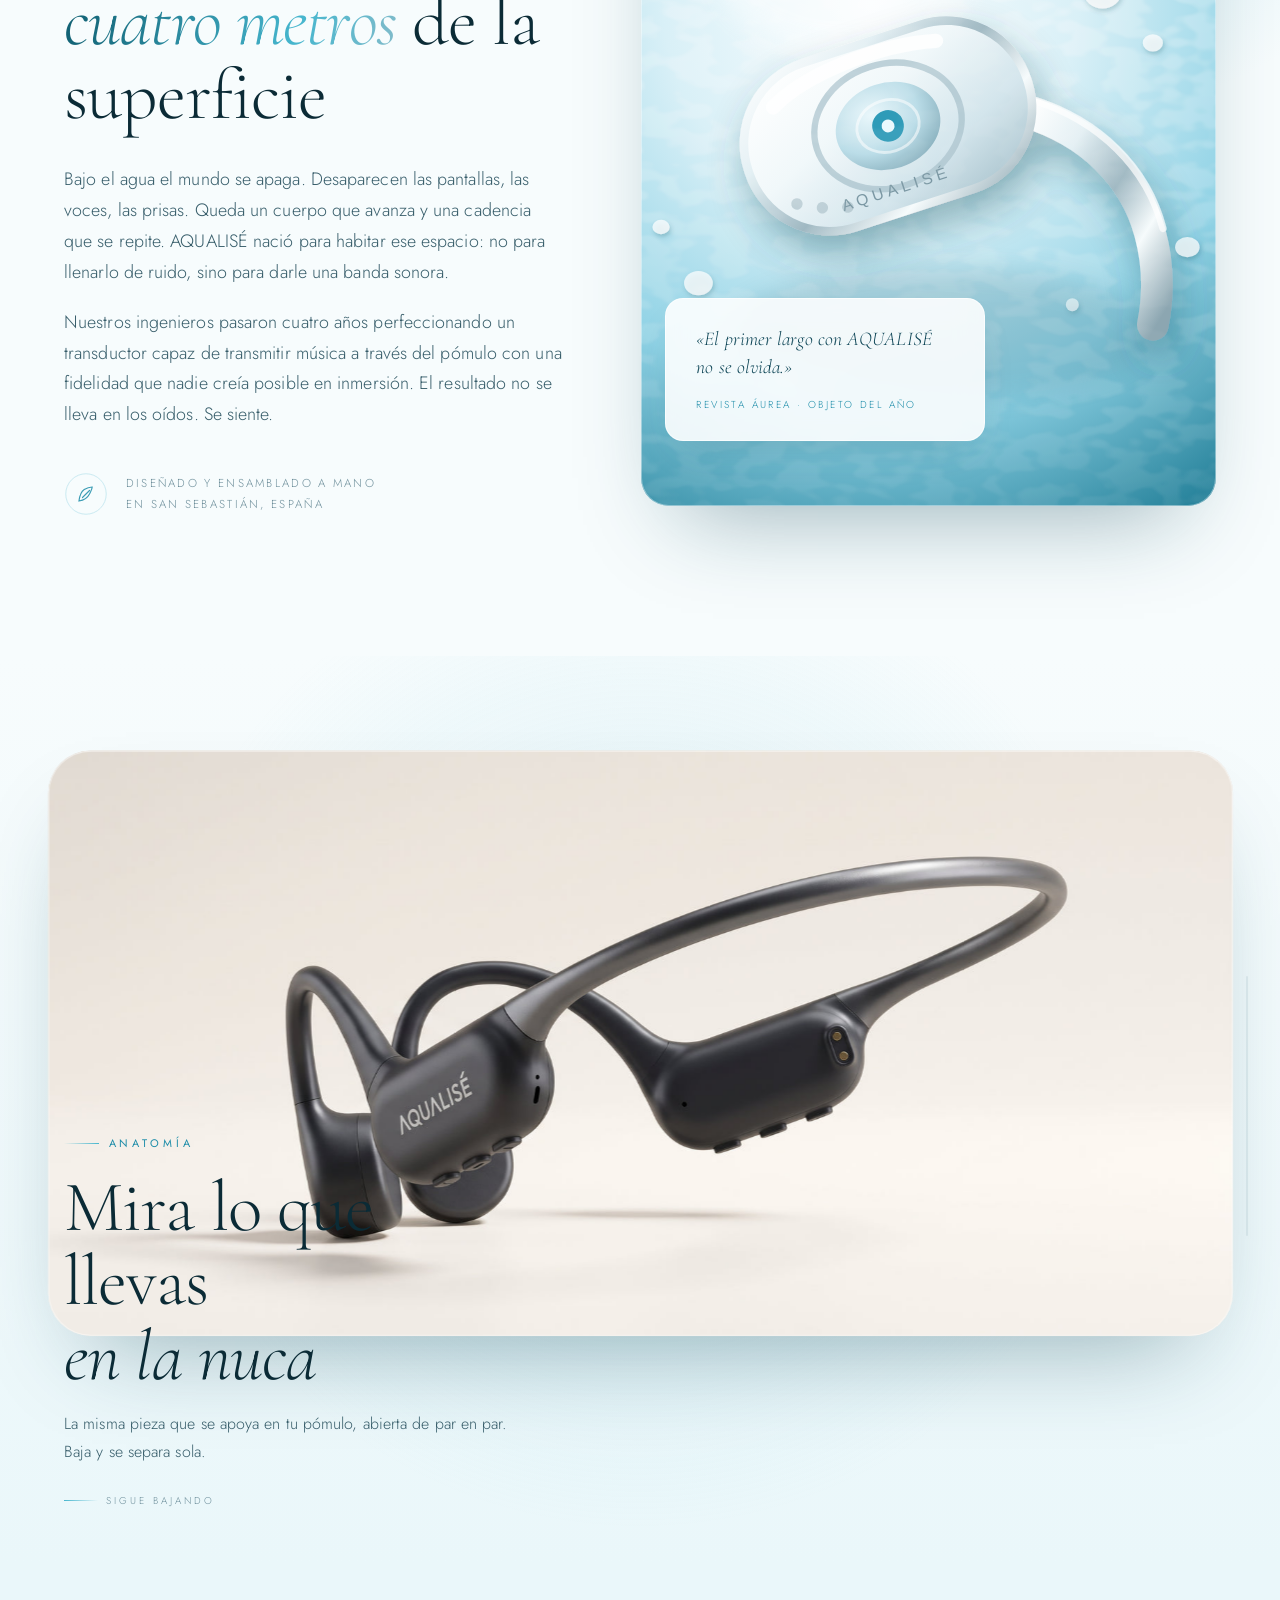
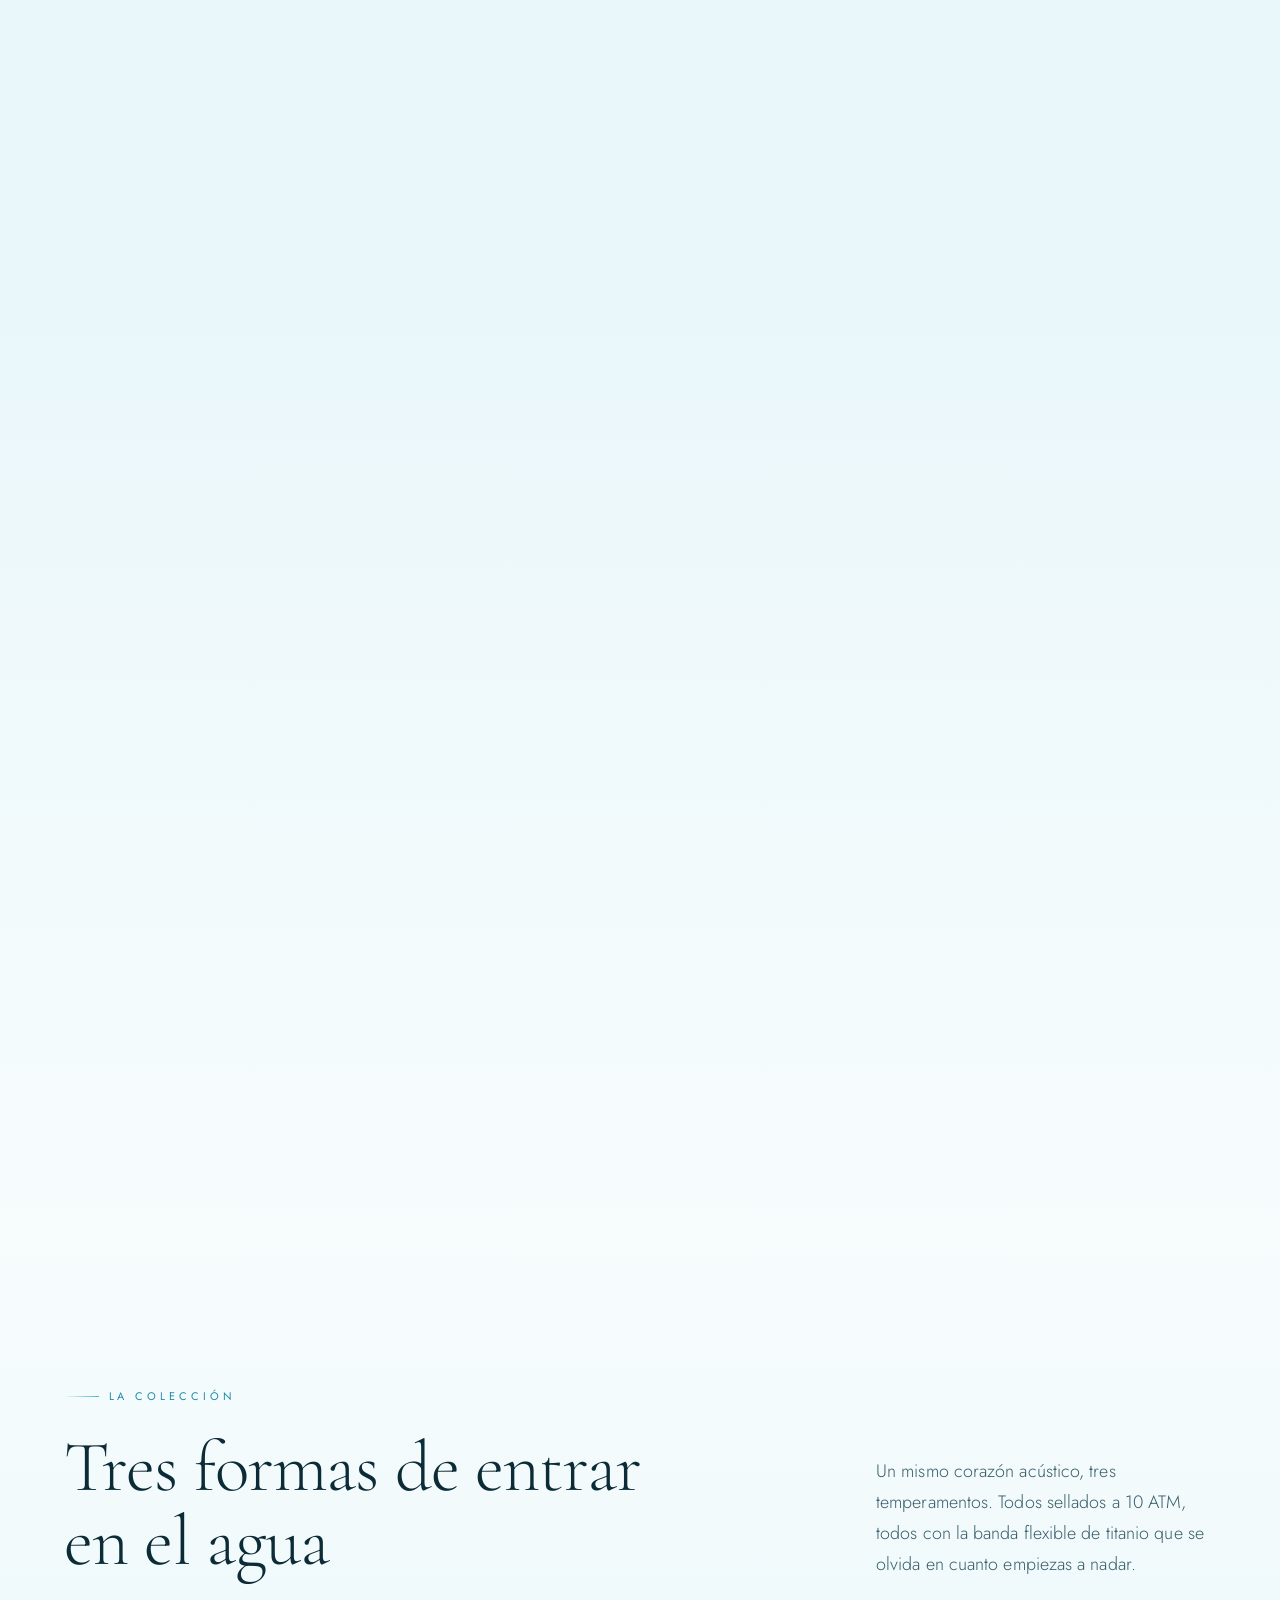
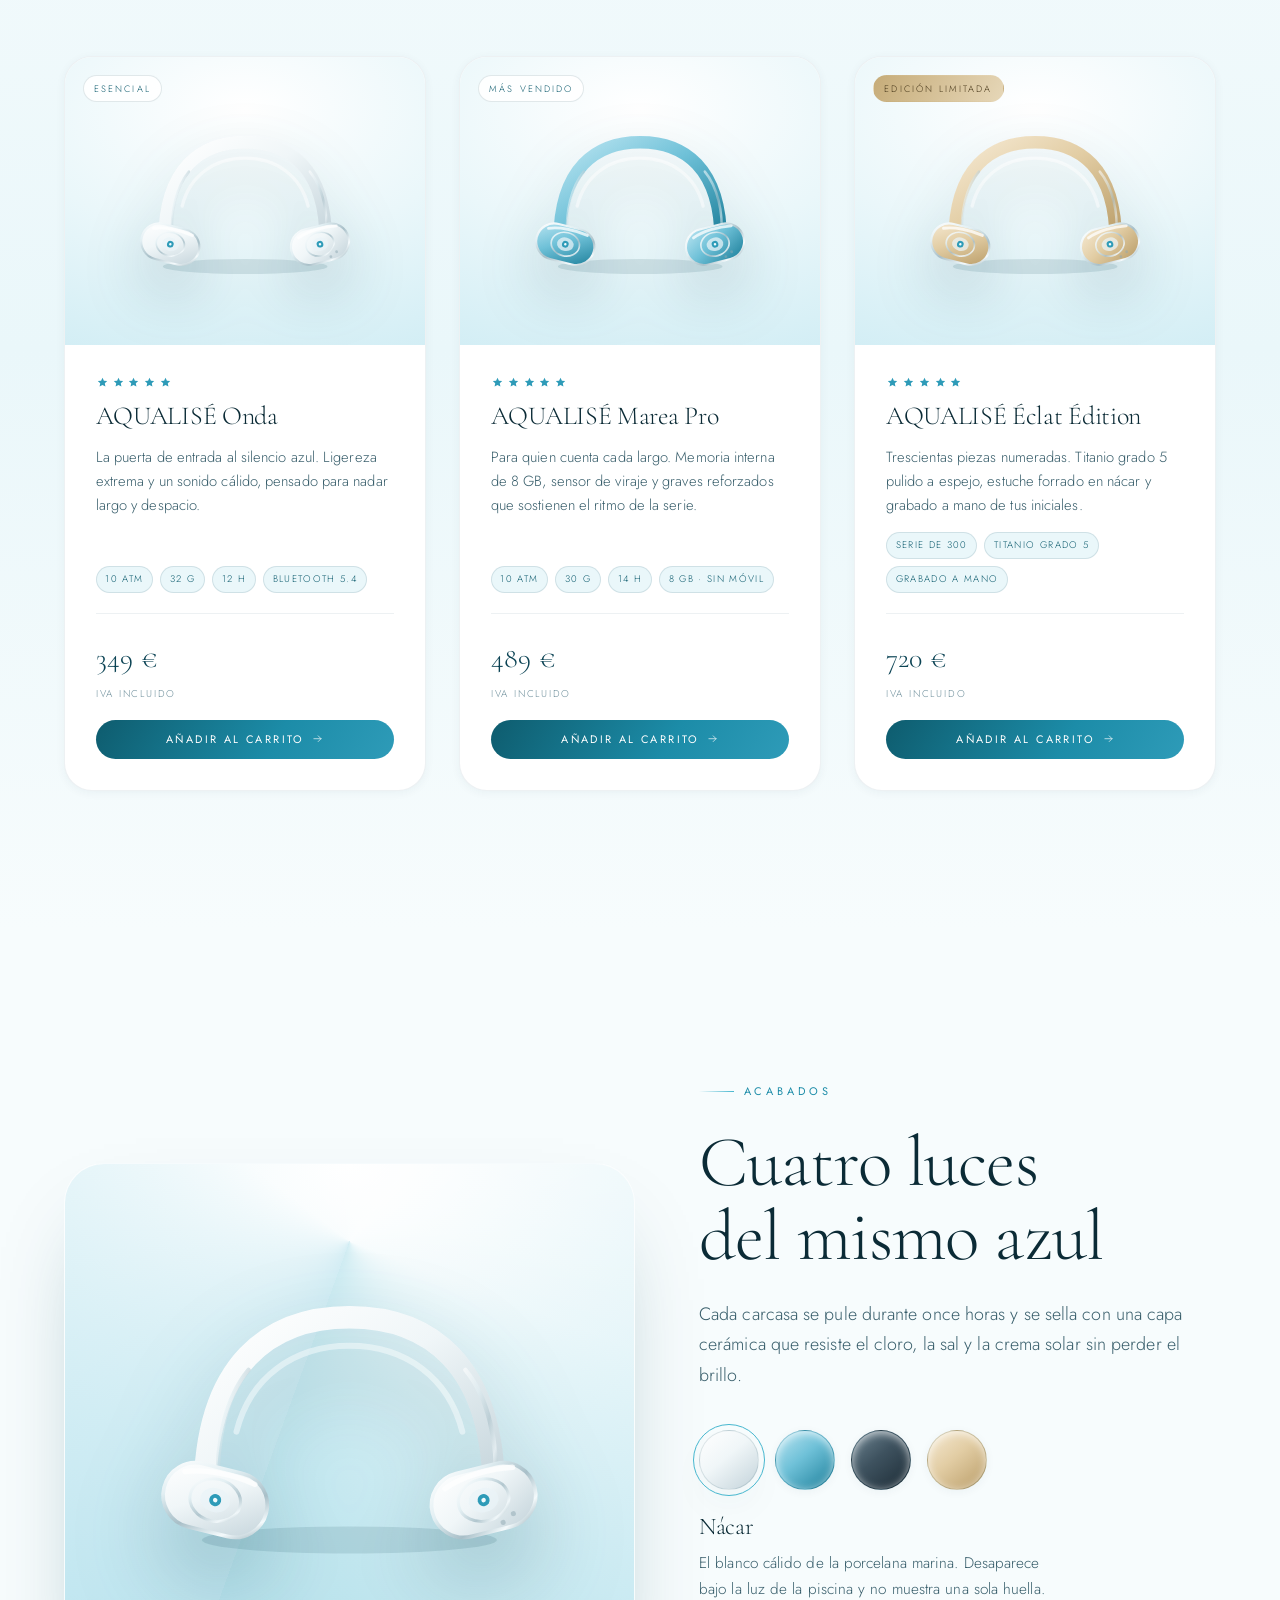
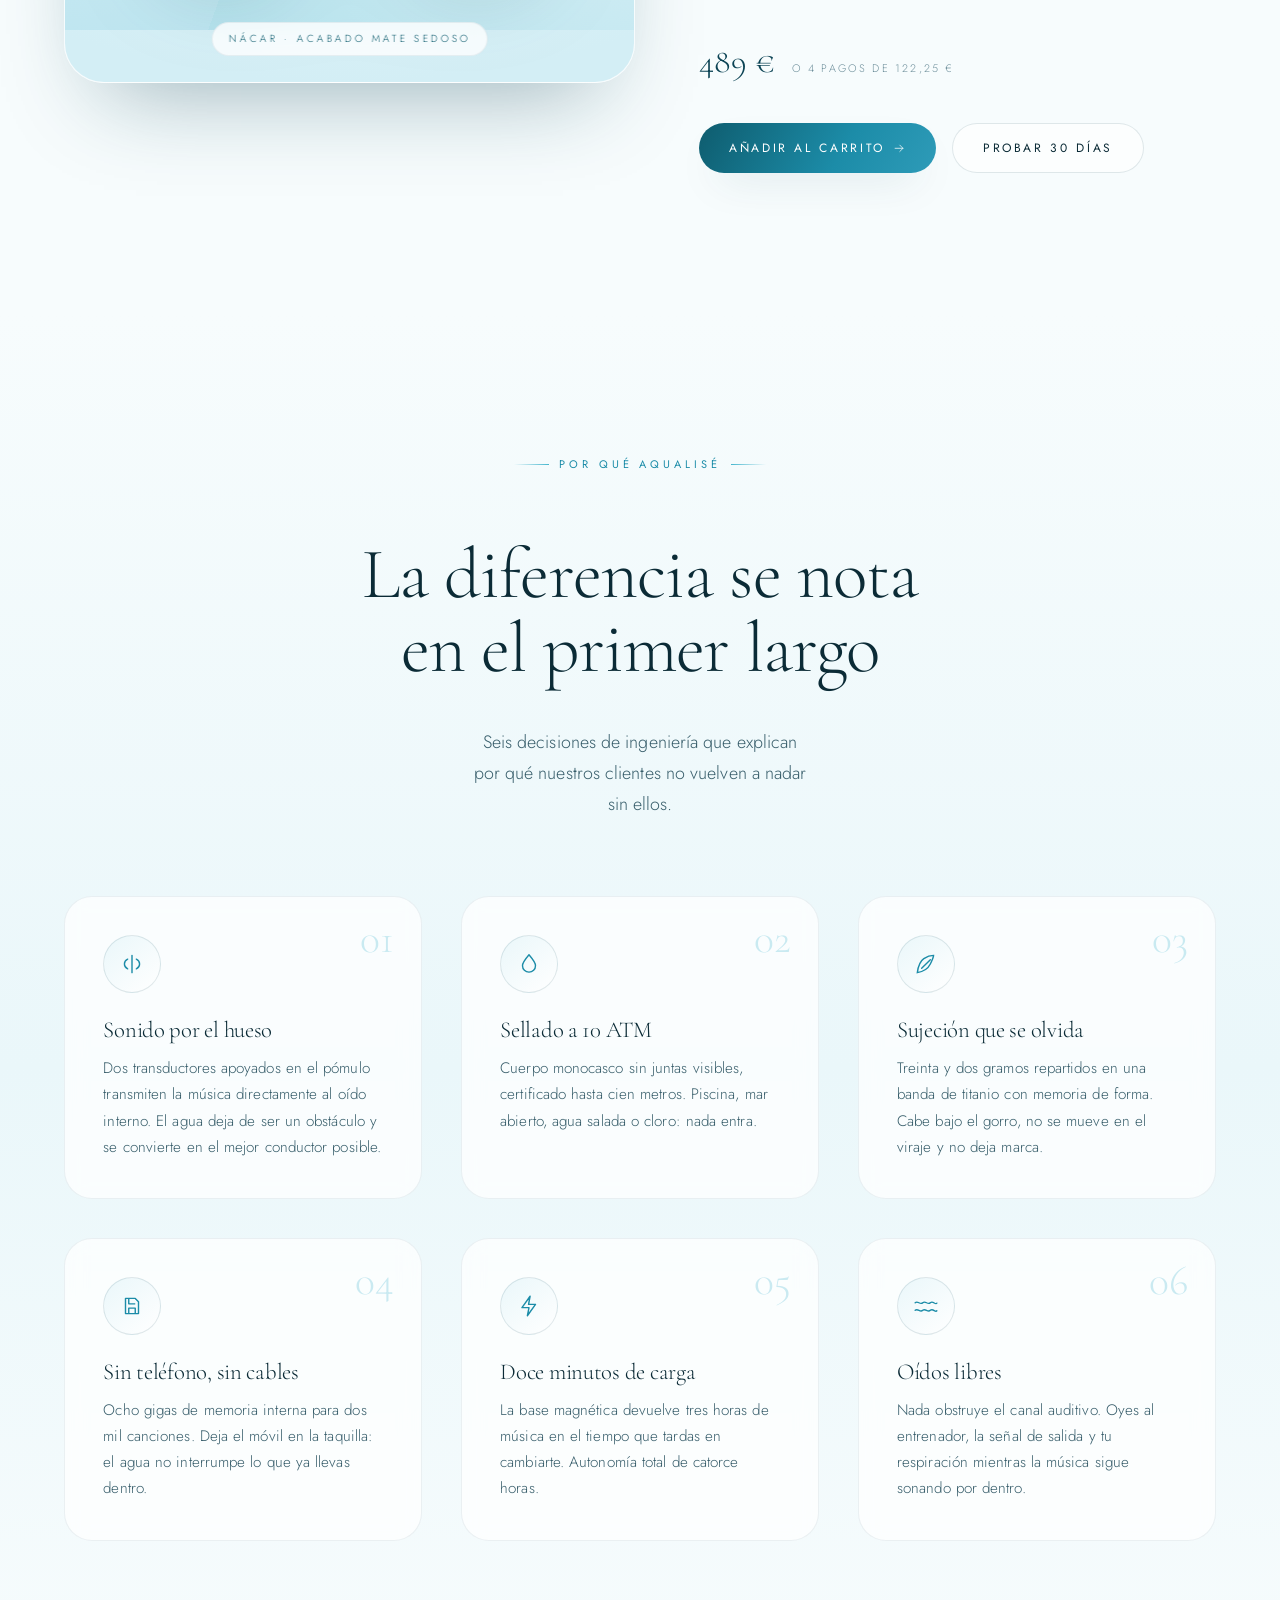
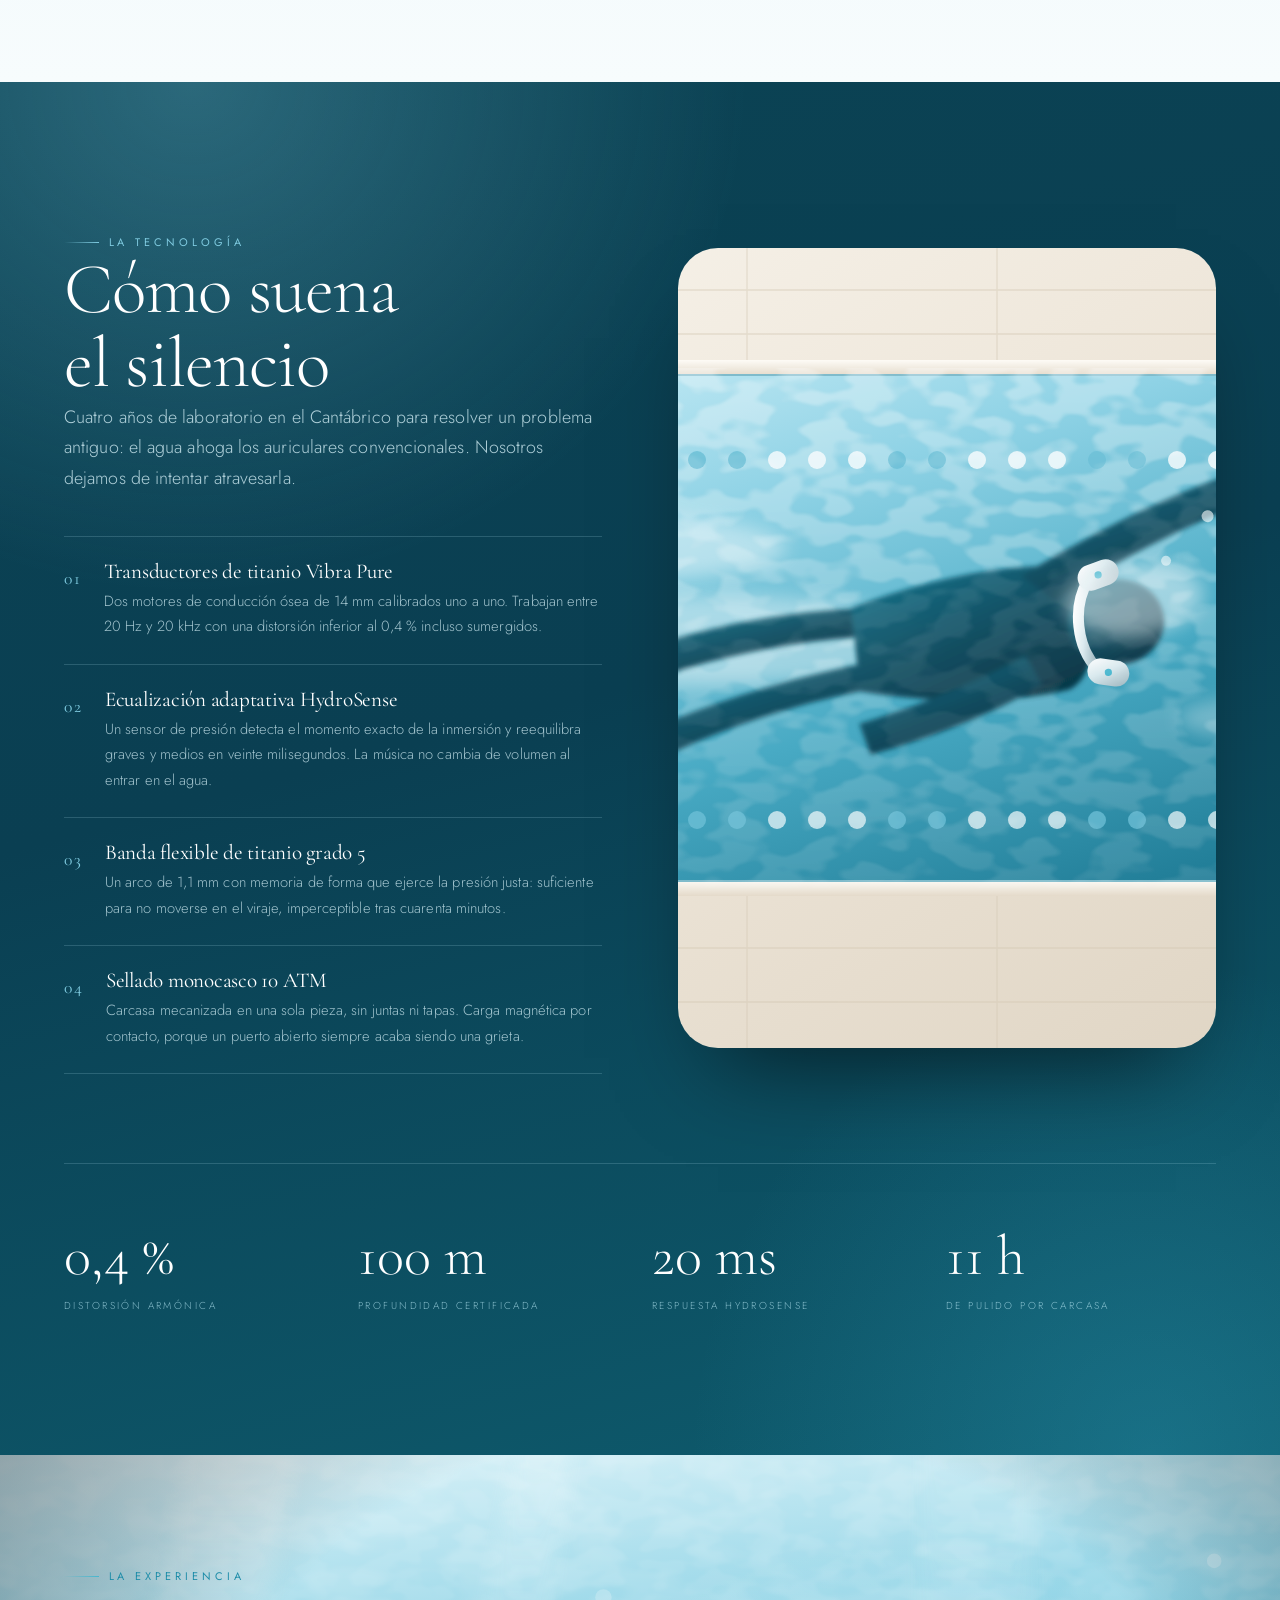
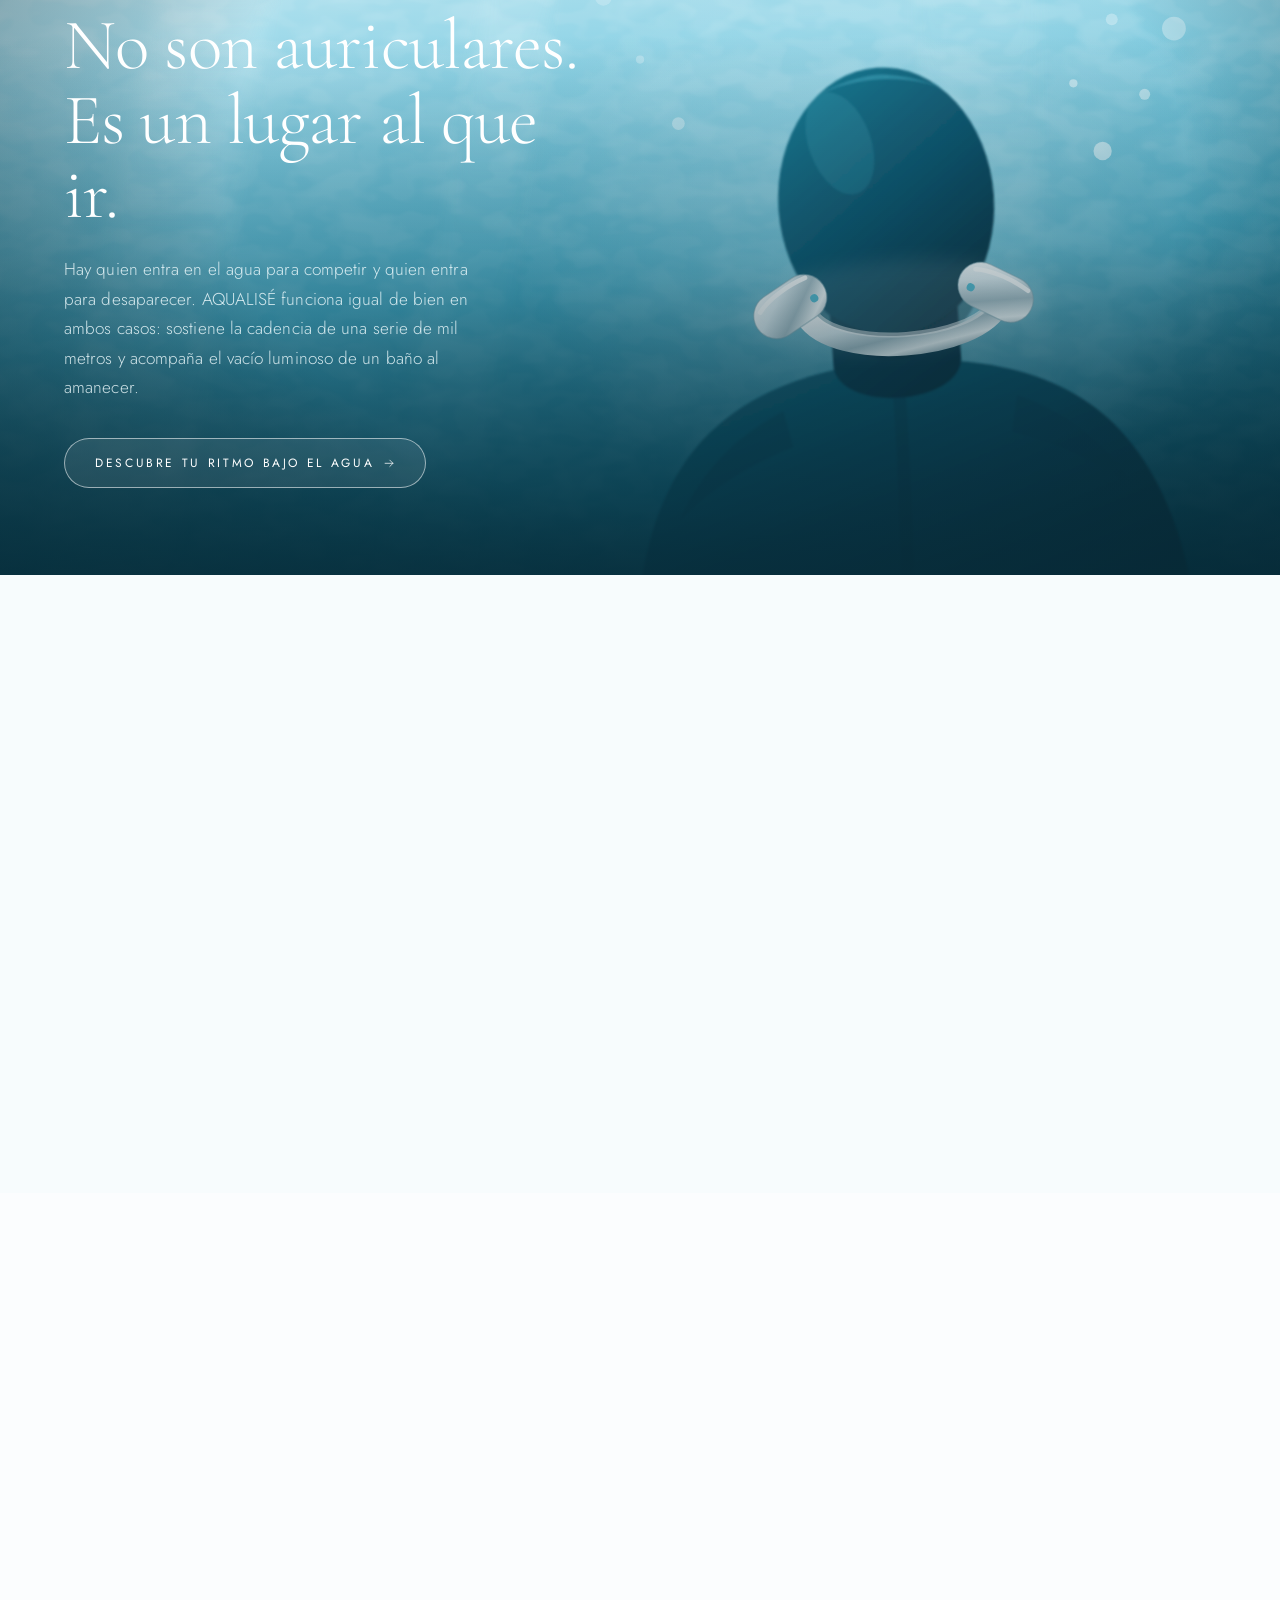
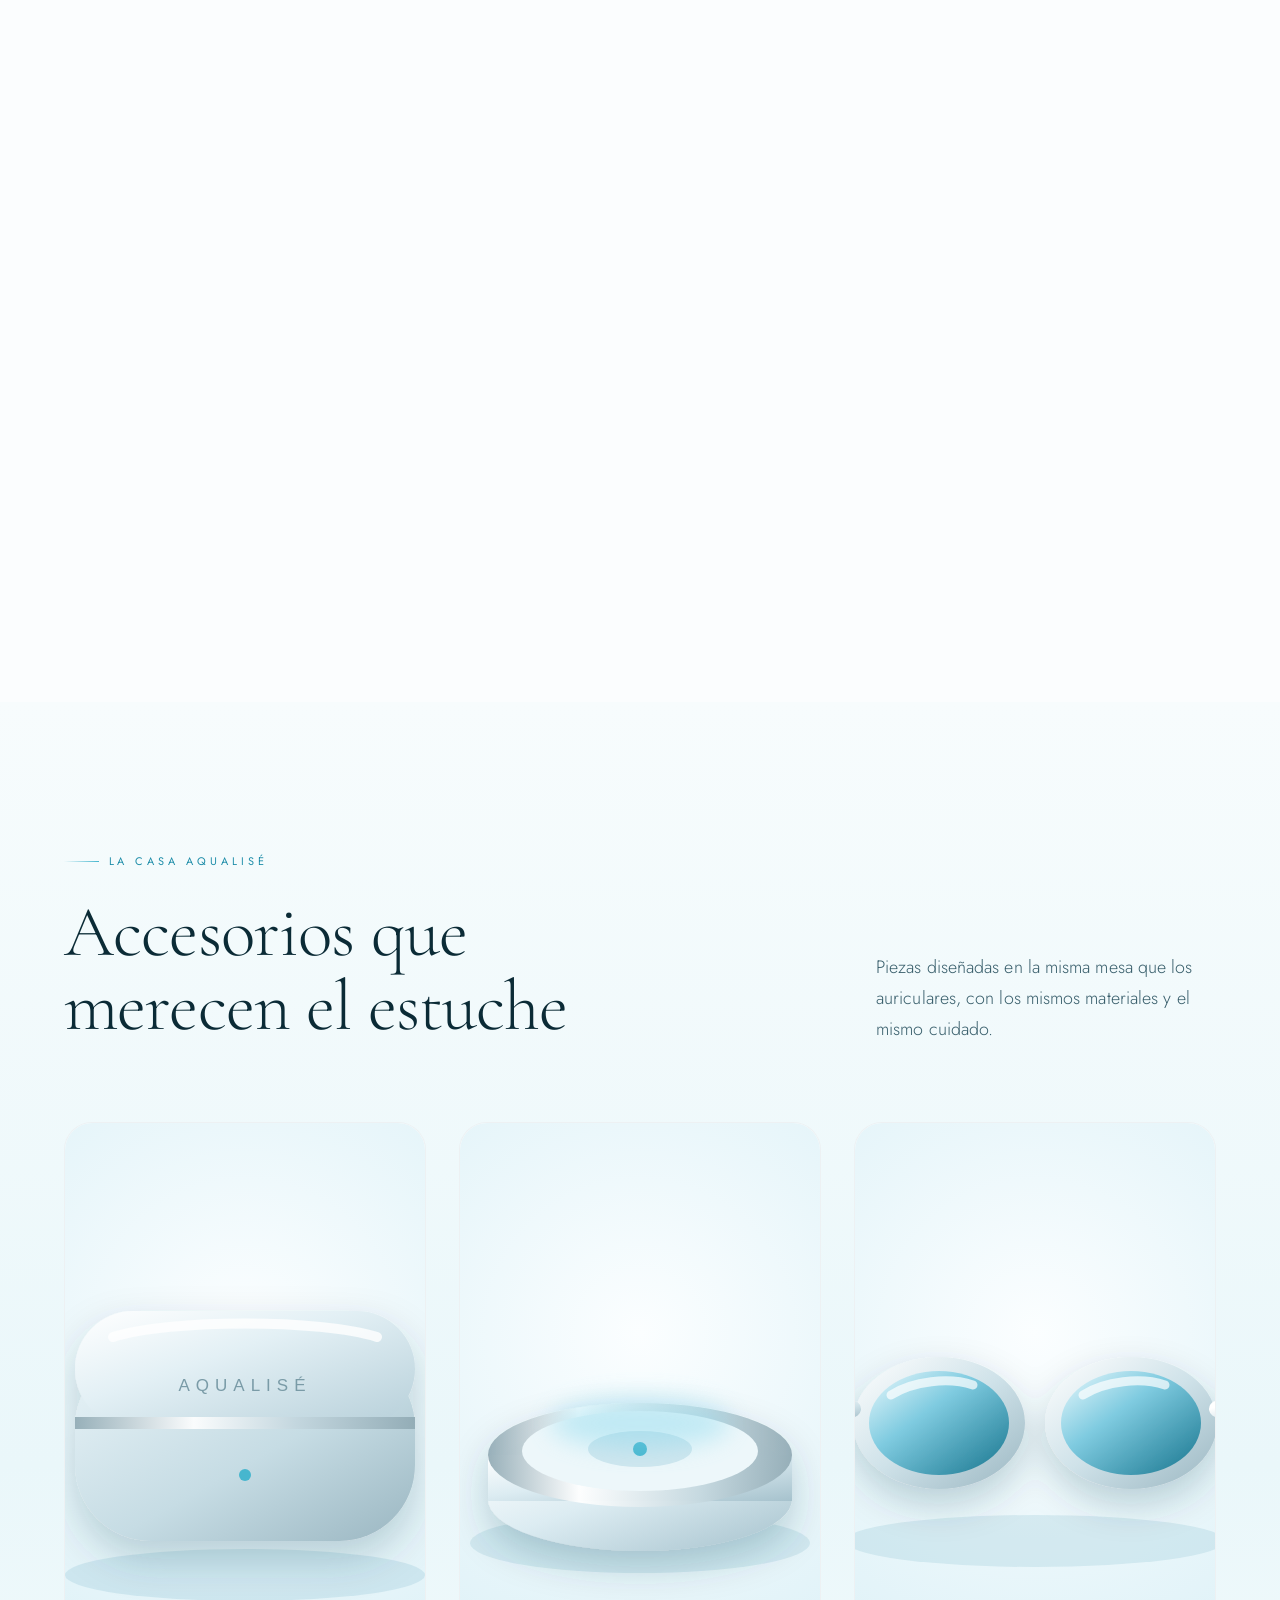
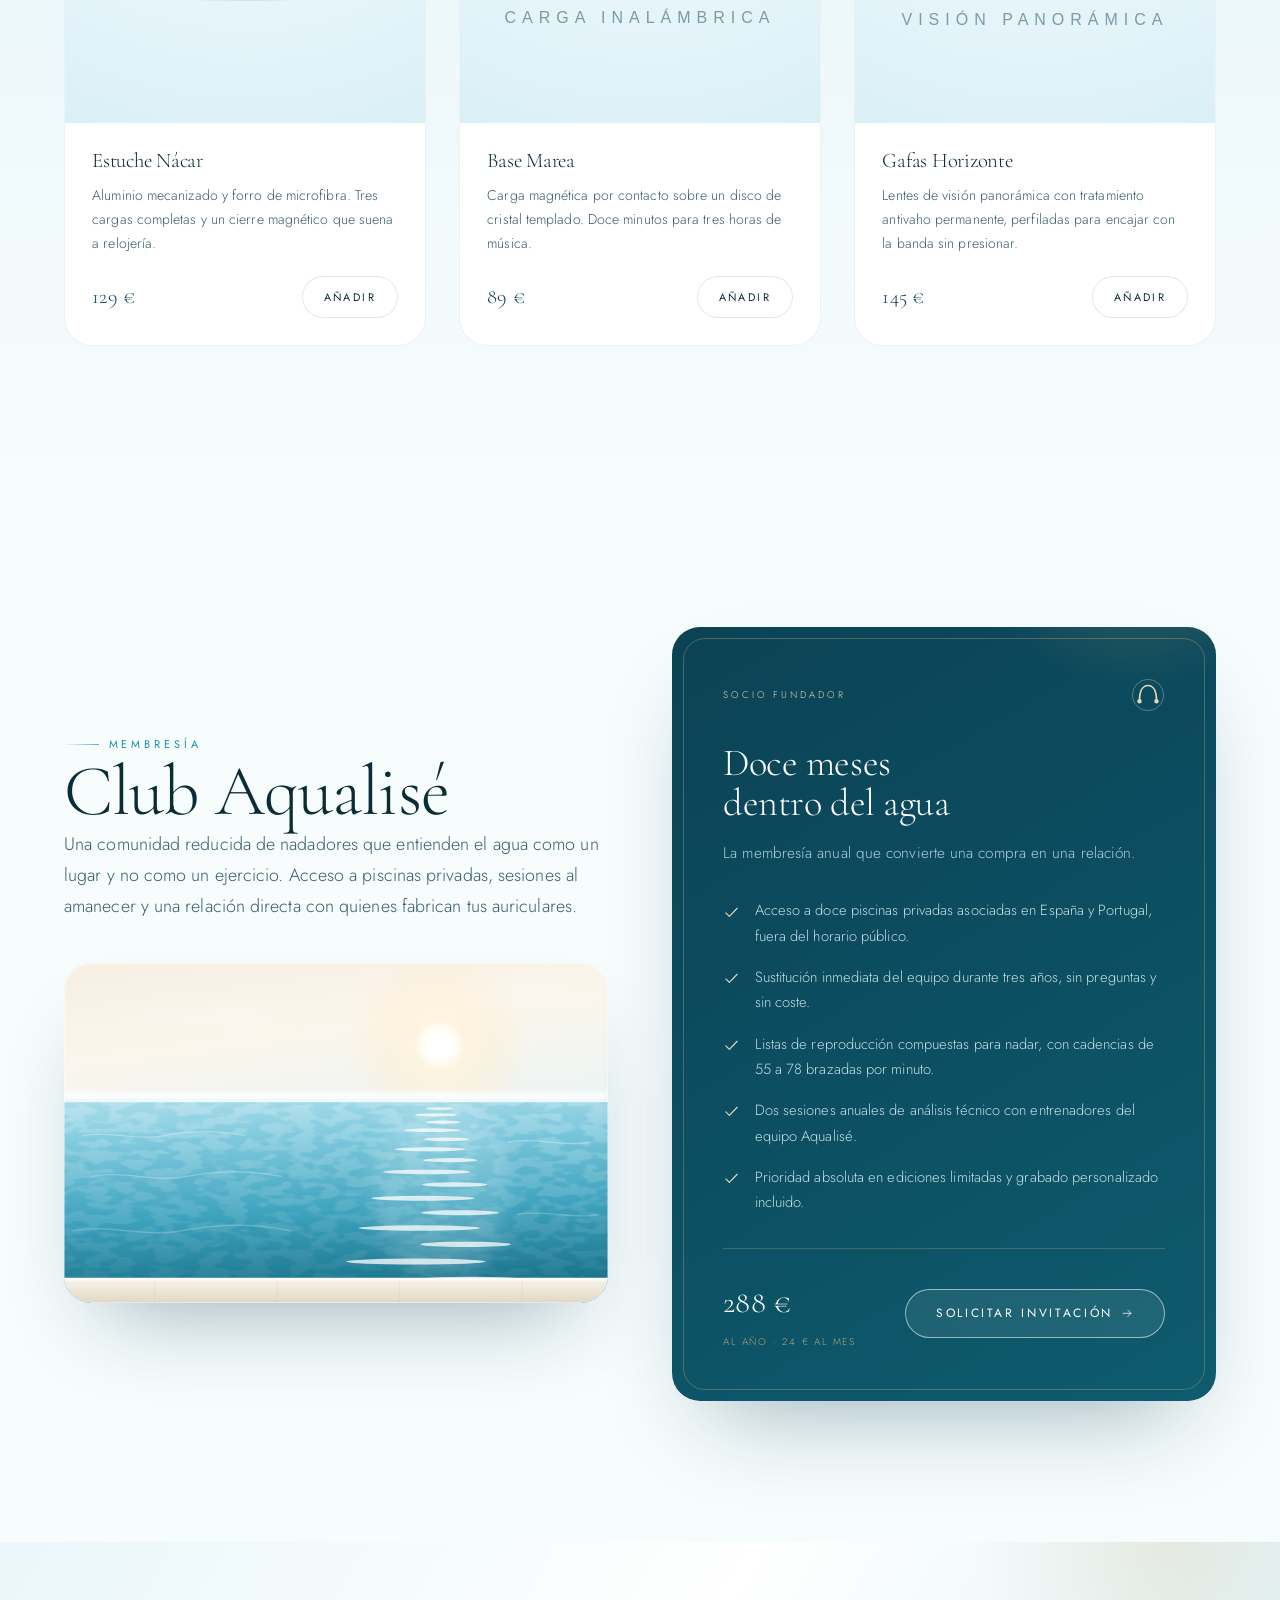
==== commit 584ca8be: "Quitar el botón «Ver la colección» del despiece El bloque final del despiece se queda solo con el ti" ====
--- a/index.html
+++ b/index.html
@@ -271,7 +271,6 @@
 
         <div class="despiece-bloque" data-fase="final">
           <h2 class="titulo-1">Todo esto cabe<br><span class="cursiva brillo">en la nuca</span></h2>
-          <a href="#coleccion" class="btn btn-primario"><span>Ver la colección</span><svg aria-hidden="true"><use href="#i-flecha"/></svg></a>
         </div>
       </div>
 
